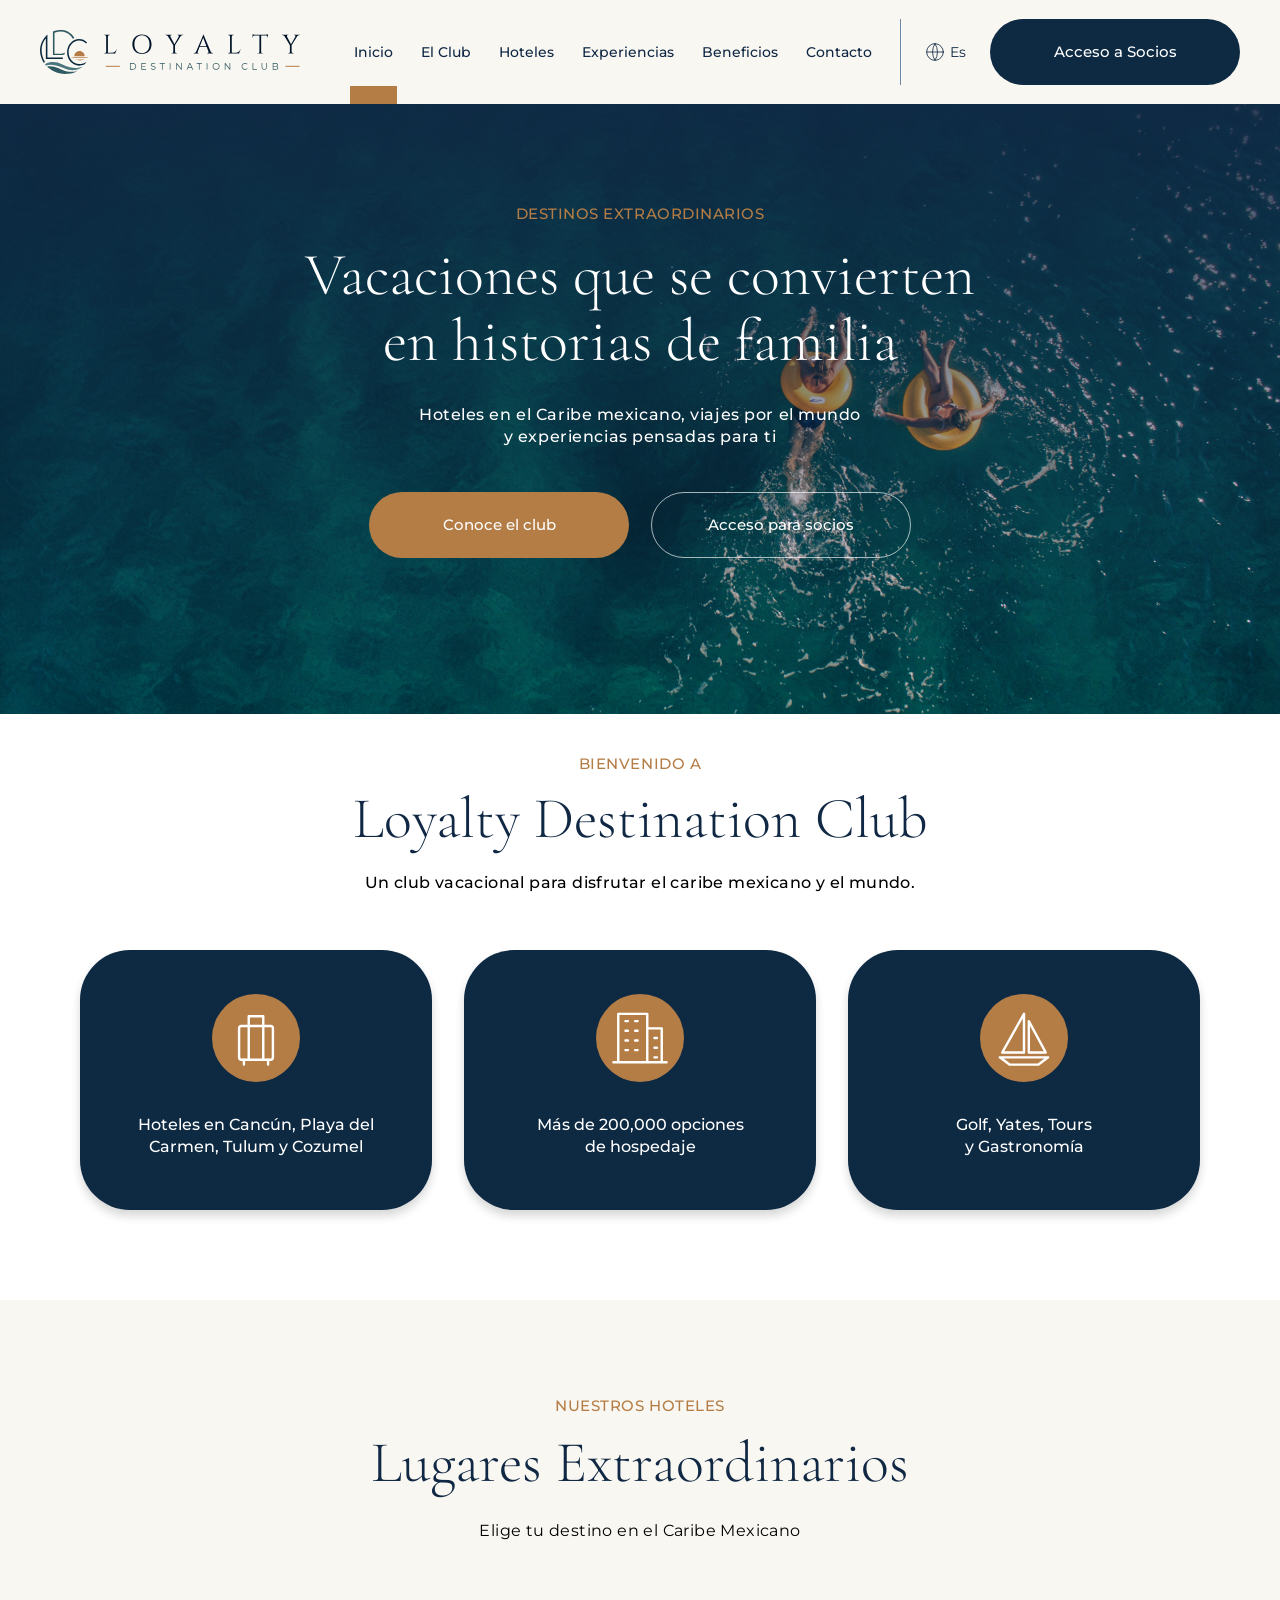
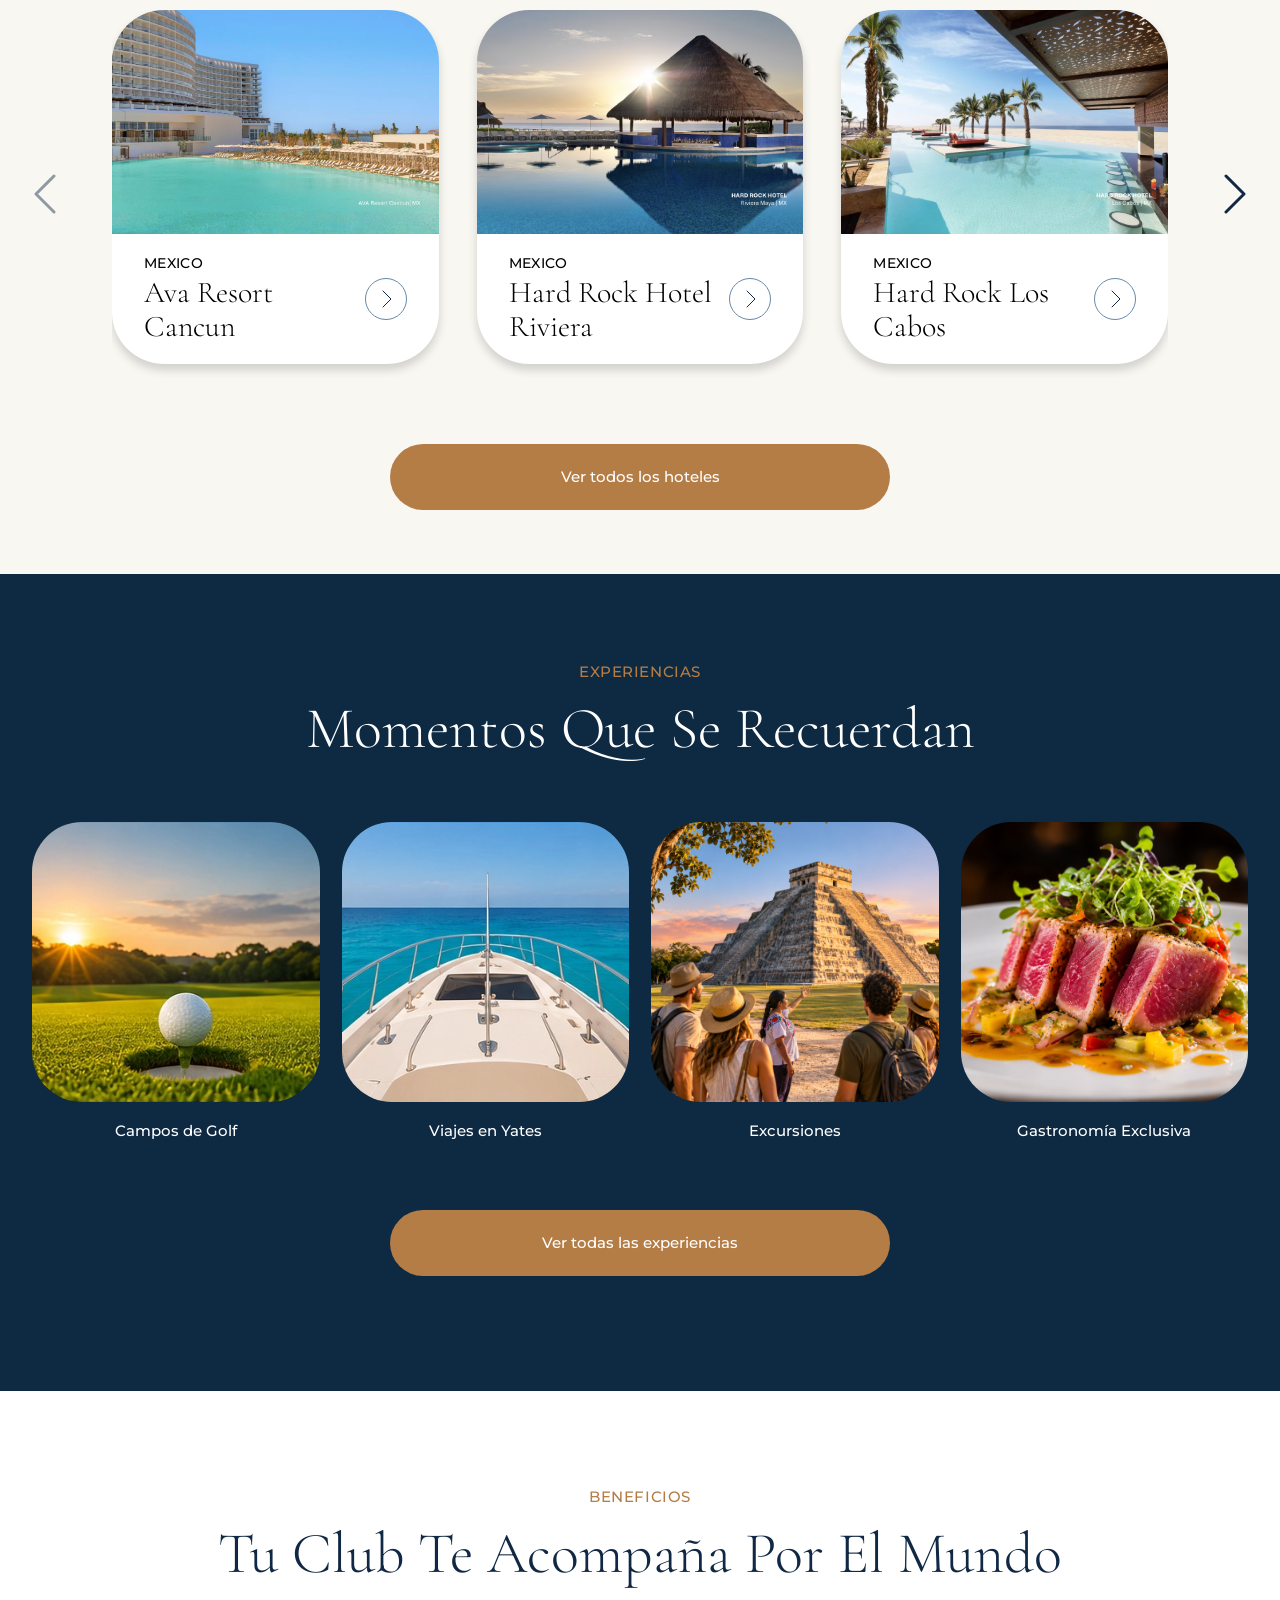
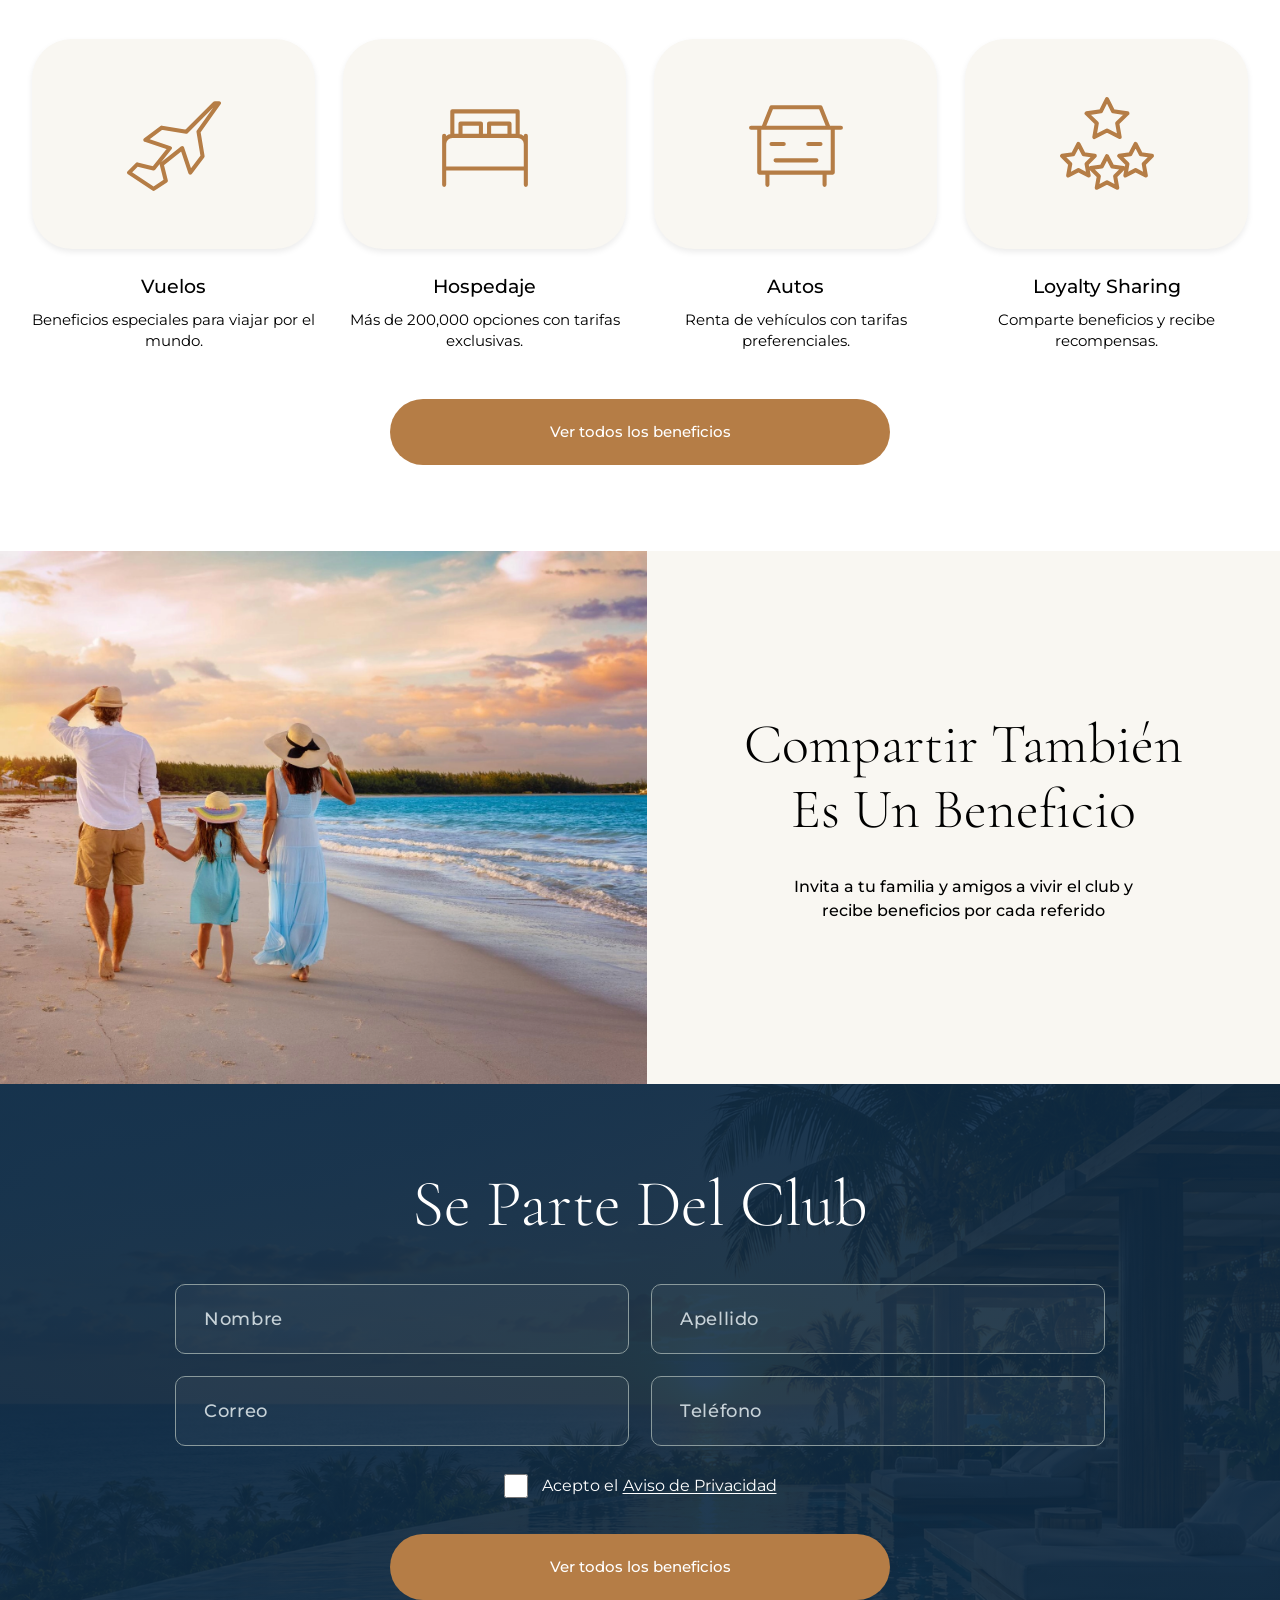
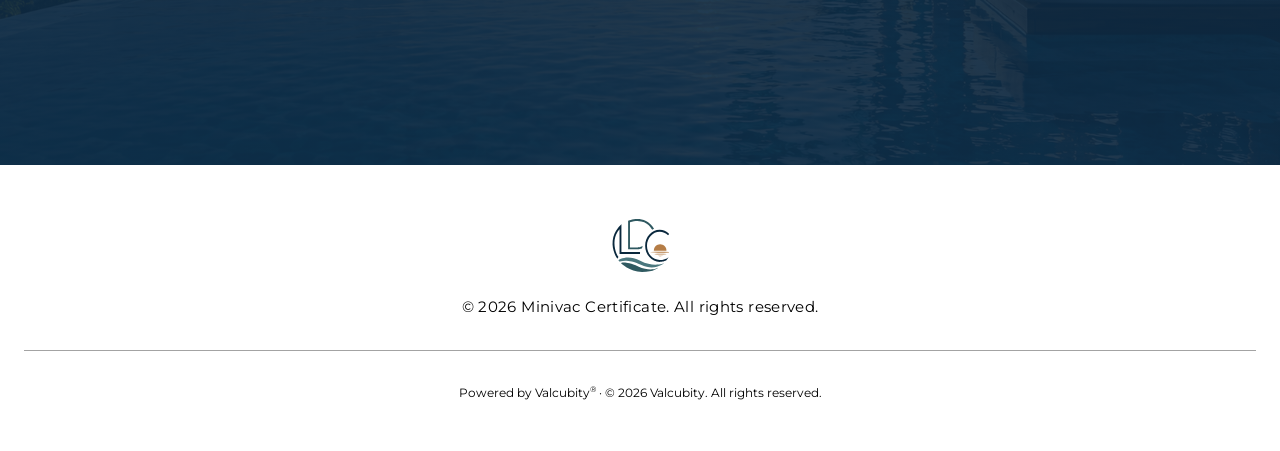
==== index.html @ fbad0042 "feature: mejora de íconos" ====
<!DOCTYPE html>
<html lang="es">
  <head>
    <meta charset="UTF-8" />
    <meta name="viewport" content="width=device-width, initial-scale=1" />
    <meta
      name="description"
      content="Loyalty Destination Club. Hoteles, viajes y experiencias en el Caribe mexicano."
    />
    <title>Inicio | Loyalty Destination Club</title>
    <link rel="icon" href="assets/mark.svg" type="image/svg+xml" />
    <link rel="stylesheet" href="fonts/fonts.css" />
    <link rel="stylesheet" href="css/general.css" />
    <link rel="stylesheet" href="css/inicio.css" />
    <script src="js/principal.js" defer></script>
    <script src="js/carruseles.js" defer></script>
  </head>
  <body class="">
    <a class="skip-link" href="#contenido">Saltar al contenido</a>

    <!-- COMPONENTE: Cabecera y navegación principal -->
    <header class="site-header">
      <div class="site-header__inner">
        <a class="site-brand" href="index.html" aria-label="Loyalty Destination Club: inicio">
          <img src="assets/logo.svg" alt="Loyalty Destination Club" width="326" height="55" />
        </a>
        <button
          class="menu-toggle"
          type="button"
          aria-label="Abrir menú"
          aria-expanded="false"
          aria-controls="main-navigation"
          data-menu-toggle
        >
          <svg
            class="icon"
            viewBox="0 0 24 24"
            fill="none"
            stroke="currentColor"
            stroke-width="1"
            stroke-linecap="round"
            stroke-linejoin="round"
            aria-hidden="true"
          >
            <path d="M3 5h18M3 12h18M3 19h18" />
          </svg>
        </button>
        <nav class="main-navigation" id="main-navigation" aria-label="Navegación principal">
          <ul>
            <li><a href="index.html" aria-current="page">Inicio</a></li>
            <li><a href="el-club.html">El Club</a></li>
            <li><a href="hoteles.html">Hoteles</a></li>
            <li><a href="experiencias.html">Experiencias</a></li>
            <li><a href="beneficios.html">Beneficios</a></li>
            <li><a href="contacto.html">Contacto</a></li>
          </ul>
        </nav>
        <div class="site-header__actions">
          <button
            class="language-control"
            type="button"
            aria-label="Idioma: español"
            data-action="cambiar-idioma"
          >
            <svg
              class="icon"
              viewBox="0 0 24 24"
              fill="none"
              stroke="currentColor"
              stroke-width="1"
              stroke-linecap="round"
              stroke-linejoin="round"
              aria-hidden="true"
            >
              <circle cx="12" cy="12" r="10" />
              <path d="M2 12h20M12 2a18 18 0 0 1 0 20 18 18 0 0 1 0-20" /></svg
            ><span>Es</span>
          </button>
          <a class="button button--nav" href="#">Acceso a Socios</a>
        </div>
      </div>
    </header>

    <main id="contenido">
      <!-- COMPONENTE: Banner principal -->
      <section class="hero hero--home" aria-labelledby="hero-title">
        <img class="hero__image" src="assets/hero-inicio.webp" alt="" fetchpriority="high" />
        <div class="hero__overlay"></div>
        <div class="hero__content">
          <p class="eyebrow">DESTINOS EXTRAORDINARIOS</p>
          <h1 id="hero-title">Vacaciones que se convierten<br />en historias de familia</h1>
          <p class="hero__description">
            Hoteles en el Caribe mexicano, viajes por el mundo<br class="desktop-break" />y
            experiencias pensadas para ti
          </p>
          <div class="hero__actions">
            <a class="button button--gold" href="el-club.html">Conoce el club</a
            ><a class="button button--outline" href="login.html">Acceso para socios</a>
          </div>
        </div>
      </section>

      <!-- COMPONENTE: Bienvenida y ventajas del club -->
      <section class="welcome-section" aria-labelledby="welcome-title">
        <header class="section-heading">
          <p class="eyebrow">BIENVENIDO A</p>
          <h2 id="welcome-title">Loyalty Destination Club</h2>
          <p class="section-heading__description">
            Un club vacacional para disfrutar el caribe mexicano y el mundo.
          </p>
        </header>

        <div class="welcome-grid">
          <article class="welcome-card">
            <span class="welcome-card__icon"
              ><svg
                class="icon"
                viewBox="0 0 24 24"
                fill="none"
                stroke="currentColor"
                stroke-width="1"
                stroke-linecap="round"
                stroke-linejoin="round"
                aria-hidden="true"
              >
                <rect x="5" y="7" width="14" height="14" rx="1" />
                <path d="M9 7V3h6v4M9 7v14m6-14v14M7 21v2m10-2v2" /></svg
            ></span>
            <h3>Hoteles en Cancún, Playa del Carmen, Tulum y Cozumel</h3>
          </article>
          <article class="welcome-card">
            <span class="welcome-card__icon"
              ><svg
                class="icon"
                viewBox="0 0 24 24"
                fill="none"
                stroke="currentColor"
                stroke-width="1"
                stroke-linecap="round"
                stroke-linejoin="round"
                aria-hidden="true"
              >
                <path
                  d="M3 22V2h12v20M15 8h6v14M1 22h22M6 5h1m3 0h1M6 9h1m3 0h1M6 13h1m3 0h1M6 17h1m3 0h1M18 12h1m-1 4h1m-1 4h1"
                /></svg
            ></span>
            <h3>Más de 200,000 opciones<br />de hospedaje</h3>
          </article>
          <article class="welcome-card">
            <span class="welcome-card__icon"
              ><svg
                class="icon"
                viewBox="0 0 24 24"
                fill="none"
                stroke="currentColor"
                stroke-width="1"
                stroke-linecap="round"
                stroke-linejoin="round"
                aria-hidden="true"
              >
                <path d="M12 2v16H3L12 2Zm2 3 7 13h-7V5ZM2 20h20l-4 3H6l-4-3Z" /></svg
            ></span>
            <h3>Golf, Yates, Tours<br />y Gastronomía</h3>
          </article>
        </div>
      </section>

      <!-- COMPONENTE: Hoteles destacados -->
      <section class="home-hotels section--sand" aria-labelledby="home-hotels-title">
        <header class="section-heading">
          <p class="eyebrow">NUESTROS HOTELES</p>
          <h2 id="home-hotels-title">Lugares Extraordinarios</h2>
          <p class="section-heading__description">Elige tu destino en el Caribe Mexicano</p>
        </header>

        <!-- COMPONENTE: Carrusel en JavaScript vanilla -->
        <div
          class="carousel carousel--hotels"
          data-carousel
          aria-label="Hoteles destacados"
          role="region"
          aria-roledescription="carrusel"
        >
          <button
            class="carousel__control carousel__control--previous"
            type="button"
            aria-label="Anterior"
            aria-controls="hoteles-destacados"
            data-carousel-previous
          >
            <svg
              class="icon"
              viewBox="0 0 24 24"
              fill="none"
              stroke="currentColor"
              stroke-width="1"
              stroke-linecap="round"
              stroke-linejoin="round"
              aria-hidden="true"
            >
              <path d="m15 3-9 9 9 9" />
            </svg>
          </button>
          <ul class="carousel__track" id="hoteles-destacados" data-carousel-track tabindex="0">
            <li class="carousel__slide" data-carousel-slide aria-label="1 de 11">
              <!-- COMPONENTE: Tarjeta de hotel -->
              <article class="hotel-card">
                <img
                  src="assets/ava-resort.webp"
                  alt="Ava Resort Cancun"
                  width="478"
                  height="278"
                  loading="eager"
                />
                <div class="hotel-card__body">
                  <div>
                    <p class="hotel-card__location">MEXICO</p>
                    <h3>Ava Resort Cancun</h3>
                  </div>
                  <button
                    class="hotel-card__link"
                    type="button"
                    aria-label="Ver Ava Resort Cancun"
                    data-action="ver-hotel"
                    data-hotel="ava-resort"
                  >
                    <svg
                      class="icon"
                      viewBox="0 0 24 24"
                      fill="none"
                      stroke="currentColor"
                      stroke-width="1"
                      stroke-linecap="round"
                      stroke-linejoin="round"
                      aria-hidden="true"
                    >
                      <path d="m9 4 8 8-8 8" />
                    </svg>
                  </button>
                </div>
              </article>
            </li>
            <li class="carousel__slide" data-carousel-slide aria-label="2 de 11">
              <!-- COMPONENTE: Tarjeta de hotel -->
              <article class="hotel-card">
                <img
                  src="assets/hard-rock-riviera.webp"
                  alt="Hard Rock Hotel Riviera"
                  width="478"
                  height="278"
                  loading="eager"
                />
                <div class="hotel-card__body">
                  <div>
                    <p class="hotel-card__location">MEXICO</p>
                    <h3>Hard Rock Hotel Riviera</h3>
                  </div>
                  <button
                    class="hotel-card__link"
                    type="button"
                    aria-label="Ver Hard Rock Hotel Riviera"
                    data-action="ver-hotel"
                    data-hotel="hard-rock-riviera"
                  >
                    <svg
                      class="icon"
                      viewBox="0 0 24 24"
                      fill="none"
                      stroke="currentColor"
                      stroke-width="1"
                      stroke-linecap="round"
                      stroke-linejoin="round"
                      aria-hidden="true"
                    >
                      <path d="m9 4 8 8-8 8" />
                    </svg>
                  </button>
                </div>
              </article>
            </li>
            <li class="carousel__slide" data-carousel-slide aria-label="3 de 11">
              <!-- COMPONENTE: Tarjeta de hotel -->
              <article class="hotel-card">
                <img
                  src="assets/hard-rock-cabos.webp"
                  alt="Hard Rock Los Cabos"
                  width="478"
                  height="278"
                  loading="eager"
                />
                <div class="hotel-card__body">
                  <div>
                    <p class="hotel-card__location">MEXICO</p>
                    <h3>Hard Rock Los Cabos</h3>
                  </div>
                  <button
                    class="hotel-card__link"
                    type="button"
                    aria-label="Ver Hard Rock Los Cabos"
                    data-action="ver-hotel"
                    data-hotel="hard-rock-cabos"
                  >
                    <svg
                      class="icon"
                      viewBox="0 0 24 24"
                      fill="none"
                      stroke="currentColor"
                      stroke-width="1"
                      stroke-linecap="round"
                      stroke-linejoin="round"
                      aria-hidden="true"
                    >
                      <path d="m9 4 8 8-8 8" />
                    </svg>
                  </button>
                </div>
              </article>
            </li>
            <li class="carousel__slide" data-carousel-slide aria-label="4 de 11">
              <!-- COMPONENTE: Tarjeta de hotel -->
              <article class="hotel-card">
                <img
                  src="assets/playa-azul.webp"
                  alt="Playa Azul"
                  width="478"
                  height="278"
                  loading="eager"
                />
                <div class="hotel-card__body">
                  <div>
                    <p class="hotel-card__location">COZUMEL</p>
                    <h3>Playa Azul</h3>
                  </div>
                  <button
                    class="hotel-card__link"
                    type="button"
                    aria-label="Ver Playa Azul"
                    data-action="ver-hotel"
                    data-hotel="playa-azul"
                  >
                    <svg
                      class="icon"
                      viewBox="0 0 24 24"
                      fill="none"
                      stroke="currentColor"
                      stroke-width="1"
                      stroke-linecap="round"
                      stroke-linejoin="round"
                      aria-hidden="true"
                    >
                      <path d="m9 4 8 8-8 8" />
                    </svg>
                  </button>
                </div>
              </article>
            </li>
            <li class="carousel__slide" data-carousel-slide aria-label="5 de 11">
              <!-- COMPONENTE: Tarjeta de hotel -->
              <article class="hotel-card">
                <img
                  src="assets/antera.webp"
                  alt="Antera Hotel"
                  width="478"
                  height="278"
                  loading="eager"
                />
                <div class="hotel-card__body">
                  <div>
                    <p class="hotel-card__location">PLAYA DEL CARMEN</p>
                    <h3>Antera Hotel</h3>
                  </div>
                  <button
                    class="hotel-card__link"
                    type="button"
                    aria-label="Ver Antera Hotel"
                    data-action="ver-hotel"
                    data-hotel="antera"
                  >
                    <svg
                      class="icon"
                      viewBox="0 0 24 24"
                      fill="none"
                      stroke="currentColor"
                      stroke-width="1"
                      stroke-linecap="round"
                      stroke-linejoin="round"
                      aria-hidden="true"
                    >
                      <path d="m9 4 8 8-8 8" />
                    </svg>
                  </button>
                </div>
              </article>
            </li>
            <li class="carousel__slide" data-carousel-slide aria-label="6 de 11">
              <!-- COMPONENTE: Tarjeta de hotel -->
              <article class="hotel-card">
                <img
                  src="assets/hotel-52.webp"
                  alt="Hotel 52"
                  width="478"
                  height="278"
                  loading="eager"
                />
                <div class="hotel-card__body">
                  <div>
                    <p class="hotel-card__location">PLAYA DEL CARMEN</p>
                    <h3>Hotel 52</h3>
                  </div>
                  <button
                    class="hotel-card__link"
                    type="button"
                    aria-label="Ver Hotel 52"
                    data-action="ver-hotel"
                    data-hotel="hotel-52"
                  >
                    <svg
                      class="icon"
                      viewBox="0 0 24 24"
                      fill="none"
                      stroke="currentColor"
                      stroke-width="1"
                      stroke-linecap="round"
                      stroke-linejoin="round"
                      aria-hidden="true"
                    >
                      <path d="m9 4 8 8-8 8" />
                    </svg>
                  </button>
                </div>
              </article>
            </li>
            <li class="carousel__slide" data-carousel-slide aria-label="7 de 11">
              <!-- COMPONENTE: Tarjeta de hotel -->
              <article class="hotel-card">
                <img
                  src="assets/naala-tulum.webp"
                  alt="Naala Tulum"
                  width="478"
                  height="278"
                  loading="eager"
                />
                <div class="hotel-card__body">
                  <div>
                    <p class="hotel-card__location">TULUM</p>
                    <h3>Naala Tulum</h3>
                  </div>
                  <button
                    class="hotel-card__link"
                    type="button"
                    aria-label="Ver Naala Tulum"
                    data-action="ver-hotel"
                    data-hotel="naala-tulum"
                  >
                    <svg
                      class="icon"
                      viewBox="0 0 24 24"
                      fill="none"
                      stroke="currentColor"
                      stroke-width="1"
                      stroke-linecap="round"
                      stroke-linejoin="round"
                      aria-hidden="true"
                    >
                      <path d="m9 4 8 8-8 8" />
                    </svg>
                  </button>
                </div>
              </article>
            </li>
            <li class="carousel__slide" data-carousel-slide aria-label="8 de 11">
              <!-- COMPONENTE: Tarjeta de hotel -->
              <article class="hotel-card">
                <img
                  src="assets/bsea-cancun.webp"
                  alt="BSEA Cancún"
                  width="478"
                  height="278"
                  loading="eager"
                />
                <div class="hotel-card__body">
                  <div>
                    <p class="hotel-card__location">CANCÚN</p>
                    <h3>BSEA Cancún</h3>
                  </div>
                  <button
                    class="hotel-card__link"
                    type="button"
                    aria-label="Ver BSEA Cancún"
                    data-action="ver-hotel"
                    data-hotel="bsea-cancun"
                  >
                    <svg
                      class="icon"
                      viewBox="0 0 24 24"
                      fill="none"
                      stroke="currentColor"
                      stroke-width="1"
                      stroke-linecap="round"
                      stroke-linejoin="round"
                      aria-hidden="true"
                    >
                      <path d="m9 4 8 8-8 8" />
                    </svg>
                  </button>
                </div>
              </article>
            </li>
            <li class="carousel__slide" data-carousel-slide aria-label="9 de 11">
              <!-- COMPONENTE: Tarjeta de hotel -->
              <article class="hotel-card">
                <img
                  src="assets/cyan-resort.webp"
                  alt="Cyan Resort"
                  width="478"
                  height="278"
                  loading="eager"
                />
                <div class="hotel-card__body">
                  <div>
                    <p class="hotel-card__location">CANCÚN</p>
                    <h3>Cyan Resort</h3>
                  </div>
                  <button
                    class="hotel-card__link"
                    type="button"
                    aria-label="Ver Cyan Resort"
                    data-action="ver-hotel"
                    data-hotel="cyan-resort"
                  >
                    <svg
                      class="icon"
                      viewBox="0 0 24 24"
                      fill="none"
                      stroke="currentColor"
                      stroke-width="1"
                      stroke-linecap="round"
                      stroke-linejoin="round"
                      aria-hidden="true"
                    >
                      <path d="m9 4 8 8-8 8" />
                    </svg>
                  </button>
                </div>
              </article>
            </li>
            <li class="carousel__slide" data-carousel-slide aria-label="10 de 11">
              <!-- COMPONENTE: Tarjeta de hotel -->
              <article class="hotel-card">
                <img
                  src="assets/san-pedro.webp"
                  alt="San Pedro Hotel"
                  width="478"
                  height="278"
                  loading="eager"
                />
                <div class="hotel-card__body">
                  <div>
                    <p class="hotel-card__location">PLAYA DEL CARMEN</p>
                    <h3>San Pedro Hotel</h3>
                  </div>
                  <button
                    class="hotel-card__link"
                    type="button"
                    aria-label="Ver San Pedro Hotel"
                    data-action="ver-hotel"
                    data-hotel="san-pedro"
                  >
                    <svg
                      class="icon"
                      viewBox="0 0 24 24"
                      fill="none"
                      stroke="currentColor"
                      stroke-width="1"
                      stroke-linecap="round"
                      stroke-linejoin="round"
                      aria-hidden="true"
                    >
                      <path d="m9 4 8 8-8 8" />
                    </svg>
                  </button>
                </div>
              </article>
            </li>
            <li class="carousel__slide" data-carousel-slide aria-label="11 de 11">
              <!-- COMPONENTE: Tarjeta de hotel -->
              <article class="hotel-card">
                <img
                  src="assets/bio-distinctive.webp"
                  alt="Bio Distinctive"
                  width="478"
                  height="278"
                  loading="eager"
                />
                <div class="hotel-card__body">
                  <div>
                    <p class="hotel-card__location">PLAYA DEL CARMEN</p>
                    <h3>Bio Distinctive</h3>
                  </div>
                  <button
                    class="hotel-card__link"
                    type="button"
                    aria-label="Ver Bio Distinctive"
                    data-action="ver-hotel"
                    data-hotel="bio-distinctive"
                  >
                    <svg
                      class="icon"
                      viewBox="0 0 24 24"
                      fill="none"
                      stroke="currentColor"
                      stroke-width="1"
                      stroke-linecap="round"
                      stroke-linejoin="round"
                      aria-hidden="true"
                    >
                      <path d="m9 4 8 8-8 8" />
                    </svg>
                  </button>
                </div>
              </article>
            </li>
          </ul>
          <button
            class="carousel__control carousel__control--next"
            type="button"
            aria-label="Siguiente"
            aria-controls="hoteles-destacados"
            data-carousel-next
          >
            <svg
              class="icon"
              viewBox="0 0 24 24"
              fill="none"
              stroke="currentColor"
              stroke-width="1"
              stroke-linecap="round"
              stroke-linejoin="round"
              aria-hidden="true"
            >
              <path d="m9 3 9 9-9 9" />
            </svg>
          </button>
          <p class="sr-only" aria-live="polite" data-carousel-status></p>
        </div>

        <div class="section-actions">
          <a class="button button--gold button--wide" href="hoteles.html">Ver todos los hoteles</a>
        </div>
      </section>

      <!-- COMPONENTE: Resumen de experiencias -->
      <section class="home-experiences section--navy" aria-labelledby="home-experiences-title">
        <header class="section-heading">
          <p class="eyebrow">EXPERIENCIAS</p>
          <h2 id="home-experiences-title">Momentos Que Se Recuerdan</h2>
        </header>

        <ul class="experience-preview-grid">
          <li>
            <a href="experiencias.html"
              ><img
                src="assets/golf-inicio.webp"
                alt="Campos de Golf"
                width="361"
                height="317"
                loading="eager"
              />
              <h3>Campos de Golf</h3></a
            >
          </li>
          <li>
            <a href="experiencias.html"
              ><img
                src="assets/yate-inicio.webp"
                alt="Viajes en Yates"
                width="361"
                height="317"
                loading="eager"
              />
              <h3>Viajes en Yates</h3></a
            >
          </li>
          <li>
            <a href="experiencias.html"
              ><img
                src="assets/excursion-inicio.webp"
                alt="Excursiones"
                width="361"
                height="317"
                loading="eager"
              />
              <h3>Excursiones</h3></a
            >
          </li>
          <li>
            <a href="experiencias.html"
              ><img
                src="assets/gastronomia-inicio.webp"
                alt="Gastronomía Exclusiva"
                width="361"
                height="317"
                loading="eager"
              />
              <h3>Gastronomía Exclusiva</h3></a
            >
          </li>
        </ul>
        <div class="section-actions">
          <a class="button button--gold button--wide" href="experiencias.html"
            >Ver todas las experiencias</a
          >
        </div>
      </section>

      <!-- COMPONENTE: Beneficios -->
      <section class="home-benefits" id="beneficios" aria-labelledby="benefits-title">
        <header class="section-heading">
          <p class="eyebrow">BENEFICIOS</p>
          <h2 id="benefits-title">Tu Club Te Acompaña Por El Mundo</h2>
        </header>

        <div class="benefits-grid">
          <article class="benefit-card">
            <div class="benefit-card__icon">
              <svg
                class="icon"
                viewBox="0 0 24 24"
                fill="none"
                stroke="currentColor"
                stroke-width="1"
                stroke-linecap="round"
                stroke-linejoin="round"
                aria-hidden="true"
              >
                <path d="m22 2-7 7-6-1-4 3 6 2-4 5-4-1-2 2 6 4 3-2-1-4 5-4 2 6 3-4-1-6 5-7Z" />
              </svg>
            </div>
            <h3>Vuelos</h3>
            <p>Beneficios especiales para viajar por el mundo.</p>
          </article>
          <article class="benefit-card">
            <div class="benefit-card__icon">
              <svg
                class="icon"
                viewBox="0 0 24 24"
                fill="none"
                stroke="currentColor"
                stroke-width="1"
                stroke-linecap="round"
                stroke-linejoin="round"
                aria-hidden="true"
              >
                <path
                  d="M2 10v12m20-12v12M2 18h20M4 10V4h16v6M4 10h16a2 2 0 0 1 2 2v6H2v-6a2 2 0 0 1 2-2ZM6 10V7h5v3m2 0V7h5v3"
                />
              </svg>
            </div>
            <h3>Hospedaje</h3>
            <p>Más de 200,000 opciones con tarifas exclusivas.</p>
          </article>
          <article class="benefit-card">
            <div class="benefit-card__icon">
              <svg
                class="icon"
                viewBox="0 0 24 24"
                fill="none"
                stroke="currentColor"
                stroke-width="1"
                stroke-linecap="round"
                stroke-linejoin="round"
                aria-hidden="true"
              >
                <path
                  d="m4 8 2-5h12l2 5M3 8h18v11H3V8Zm2 11v3m14-3v3M6 12h3m6 0h3M1 8h2m18 0h2M7 16h10"
                />
              </svg>
            </div>
            <h3>Autos</h3>
            <p>Renta de vehículos con tarifas preferenciales.</p>
          </article>
          <article class="benefit-card">
            <div class="benefit-card__icon">
              <svg
                class="icon"
                viewBox="0 0 24 24"
                fill="none"
                stroke="currentColor"
                stroke-width="1"
                stroke-linecap="round"
                stroke-linejoin="round"
                aria-hidden="true"
              >
                <path
                  d="m12 1 1.5 3 3.5.5-2.5 2.4.6 3.4L12 8.7l-3.1 1.6.6-3.4L7 4.5l3.5-.5L12 1ZM5 12l1.3 2.5 2.7.4-2 2 .5 2.8L5 18.4l-2.5 1.3.5-2.8-2-2 2.7-.4L5 12Zm14 0 1.3 2.5 2.7.4-2 2 .5 2.8-2.5-1.3-2.5 1.3.5-2.8-2-2 2.7-.4L19 12ZM12 15l1.3 2.5 2.7.4-2 2 .5 2.8-2.5-1.3-2.5 1.3.5-2.8-2-2 2.7-.4L12 15Z"
                />
              </svg>
            </div>
            <h3>Loyalty Sharing</h3>
            <p>Comparte beneficios y recibe recompensas.</p>
          </article>
        </div>
        <div class="section-actions">
          <a href="beneficios.html"
            class="button button--gold button--wide"
            type="button"
          >
            Ver todos los beneficios
        </a>
        </div>
      </section>

      <!-- COMPONENTE: Loyalty Sharing -->
      <section class="sharing-section" aria-labelledby="sharing-title">
        <img
          src="assets/familia-playa.webp"
          alt="Familia disfrutando un paseo junto al mar"
          width="971"
          height="533"
          loading="eager"
        />
        <div class="sharing-section__copy">
          <h2 id="sharing-title">Compartir También<br />Es Un Beneficio</h2>
          <p>
            Invita a tu familia y amigos a vivir el club y<br class="desktop-break" />recibe
            beneficios por cada referido
          </p>
        </div>
      </section>

      <!-- COMPONENTE: Formulario de contacto. Pendiente de conectar a tu servicio. -->
      <section class="join-section" id="contacto" aria-labelledby="join-title">
        <h2 id="join-title">Se Parte Del Club</h2>
        <form class="join-form" data-static-form>
          <div class="join-form__fields">
            <label class="sr-only" for="contact-name">Nombre</label
            ><input
              id="contact-name"
              name="nombre"
              placeholder="Nombre"
              autocomplete="given-name"
            />
            <label class="sr-only" for="contact-lastname">Apellido</label
            ><input
              id="contact-lastname"
              name="apellido"
              placeholder="Apellido"
              autocomplete="family-name"
            />
            <label class="sr-only" for="contact-email">Correo</label
            ><input
              id="contact-email"
              name="correo"
              type="email"
              placeholder="Correo"
              autocomplete="email"
            />
            <label class="sr-only" for="contact-phone">Teléfono</label
            ><input
              id="contact-phone"
              name="telefono"
              type="tel"
              placeholder="Teléfono"
              autocomplete="tel"
            />
          </div>
          <div class="join-form__privacy">
            <label for="privacy-consent"
              ><input id="privacy-consent" name="privacidad" type="checkbox" />Acepto el</label
            ><button class="inline-link" type="button" data-action="aviso-privacidad">
              Aviso de Privacidad
            </button>
          </div>
          <a href="beneficios.html"
            class="button button--gold button--wide"
            type="button"
          >
            Ver todos los beneficios
        </a>
        </form>
      </section>
    </main>

    <!-- COMPONENTE: Pie de página -->
    <footer class="site-footer">
      <img
        class="site-footer__mark"
        src="assets/mark.svg"
        alt="Loyalty Destination Club"
        width="58"
        height="55"
      />
      <p class="site-footer__copyright">© 2026 Minivac Certificate. All rights reserved.</p>
      <div class="site-footer__provider">
        <p>Powered by Valcubity<sup>®</sup> · © 2026 Valcubity. All rights reserved.</p>
      </div>
    </footer>
  </body>
</html>
---- fonts/fonts.css ----
@font-face {
  font-family: "Cormorant Garamond";
  font-style: normal;
  font-weight: 300;
  font-display: swap;
  src: url(./font-1.ttf) format("truetype");
}
@font-face {
  font-family: "Cormorant Garamond";
  font-style: normal;
  font-weight: 400;
  font-display: swap;
  src: url(./font-2.ttf) format("truetype");
}
@font-face {
  font-family: "Montserrat";
  font-style: normal;
  font-weight: 400;
  font-display: swap;
  src: url(./font-3.ttf) format("truetype");
}
@font-face {
  font-family: "Montserrat";
  font-style: normal;
  font-weight: 500;
  font-display: swap;
  src: url(./font-4.ttf) format("truetype");
}
@font-face {
  font-family: "Montserrat";
  font-style: normal;
  font-weight: 600;
  font-display: swap;
  src: url(./font-5.ttf) format("truetype");
}
---- css/general.css ----
/* Colores, tipografías y componentes compartidos del diseño de Adobe XD. */
:root {
  --color-navy: #0e2a43;
  --color-heading: #102844;
  --color-gold: #b57d46;
  --color-gold-dark: #a9732e;
  --color-sand: #f9f7f2;
  --color-white: #ffffff;
  --color-ink: #000000;
  --color-muted: #808080;
  --color-border: #a3a3a3;
  --font-body: "Montserrat", Arial, sans-serif;
  --font-heading: "Cormorant Garamond", Georgia, serif;
  --shadow-card: 0 6px 10px #00000029;
}

/* Estilos base. */
*,
*::before,
*::after {
  box-sizing: border-box;
}

html {
  scroll-behavior: smooth;
  scroll-padding-top: 24px;
}

body {
  margin: 0;
  color: var(--color-ink);
  background: var(--color-white);
  font-family: var(--font-body);
  font-size: 18px;
  line-height: 1.35;
  -webkit-font-smoothing: antialiased;
}

h1,
h2,
h3,
p,
ul,
dl,
dd,
figure {
  margin: 0;
}

h1,
h2,
h3 {
  font-family: var(--font-heading);
  font-weight: 300;
}

a {
  color: inherit;
  text-decoration: none;
}

button,
input,
select,
textarea {
  font: inherit;
}

button {
  cursor: pointer;
}

button:disabled {
  cursor: default;
}

img {
  display: block;
  max-width: 100%;
}

[hidden] {
  display: none !important;
}

:focus-visible {
  outline: 3px solid var(--color-gold);
  outline-offset: 5px;
}

.icon {
  display: block;
  width: 24px;
  height: 24px;
  flex-shrink: 0;
}

.sr-only {
  position: absolute;
  width: 1px;
  height: 1px;
  margin: -1px;
  padding: 0;
  overflow: hidden;
  clip-path: inset(50%);
  white-space: nowrap;
  border: 0;
}

.skip-link {
  position: fixed;
  top: -100px;
  left: 20px;
  z-index: 100;
  padding: 12px;
  background: var(--color-white);
  color: var(--color-heading);
}

.skip-link:focus {
  top: 12px;
}

.wide-container {
  width: 100%;
  max-width: 1694px;
  margin-inline: auto;
}

.section--sand {
  background: var(--color-sand);
}

.section--navy {
  background: var(--color-navy);
  color: var(--color-white);
}

.eyebrow {
  color: var(--color-gold);
  font-family: var(--font-body);
  font-size: 18px;
  font-weight: 500;
  line-height: 22px;
  letter-spacing: 0.035em;
}

/* Botones y enlaces de acción. */
.button {
  display: inline-flex;
  align-items: center;
  justify-content: center;
  gap: 8px;
  min-height: 80px;
  max-width: 100%;
  padding: 18px 54px;
  border: 1px solid transparent;
  border-radius: 999px;
  background: var(--color-navy);
  color: var(--color-white);
  font-size: 18px;
  font-weight: 500;
  line-height: 24px;
  text-align: center;
  transition: background-color 180ms ease;
}

.button:hover {
  background: #1a405f;
}

.button--gold {
  background: var(--color-gold);
}

.button--gold:hover {
  background: var(--color-gold-dark);
}

.button--outline {
  border-color: #ffffffa6;
  background: transparent;
}

.button--outline:hover {
  background: #ffffff1a;
}

.button--wide {
  width: 590px;
}

.inline-link {
  display: inline;
  padding: 0;
  border: 0;
  background: transparent;
  color: inherit;
  text-decoration: underline;
  text-underline-offset: 2px;
}

/* Cabecera y navegación principal. */
.site-header {
  position: relative;
  z-index: 30;
  height: 128px;
  background: var(--color-sand);
}

.site-header__inner {
  display: flex;
  align-items: center;
  justify-content: space-between;
  gap: 40px;
  width: calc(100% - 128px);
  max-width: 1668px;
  height: 100%;
  margin-inline: auto;
}

.site-brand {
  flex-shrink: 0;
}

.site-brand img {
  width: 326px;
  height: auto;
}

.main-navigation {
  align-self: stretch;
  margin-left: auto;
}

.main-navigation ul {
  display: flex;
  align-items: stretch;
  gap: 42px;
  height: 100%;
  padding: 0;
  list-style: none;
}

.main-navigation li {
  display: flex;
}

.main-navigation a {
  position: relative;
  display: flex;
  align-items: center;
  color: var(--color-heading);
  font-size: 18px;
  font-weight: 500;
  white-space: nowrap;
}

.main-navigation a[aria-current="page"]::after {
  position: absolute;
  bottom: 0;
  left: -4px;
  right: -4px;
  height: 24px;
  background: var(--color-gold);
  content: "";
}

.site-header__actions {
  display: flex;
  align-items: center;
  gap: 40px;
  padding-left: 32px;
  border-left: 1px solid #6989a5;
}

.language-control {
  display: flex;
  align-items: center;
  gap: 5px;
  padding: 0;
  border: 0;
  background: transparent;
  color: var(--color-heading);
  font-size: 14px;
}

.language-control .icon {
  width: 20px;
  height: 20px;
}

.button--nav {
  width: 308px;
  padding-inline: 24px;
}

.menu-toggle {
  display: none;
  align-items: center;
  justify-content: center;
  padding: 8px;
  border: 0;
  background: transparent;
  color: var(--color-heading);
}

/* Banner principal. */
.hero {
  position: relative;
  display: flex;
  align-items: center;
  justify-content: center;
  min-height: 570px;
  padding: 60px 32px;
  overflow: hidden;
  color: var(--color-white);
  text-align: center;
}

.hero__image,
.hero__overlay {
  position: absolute;
  inset: 0;
  width: 100%;
  height: 100%;
}

.hero__image {
  object-fit: cover;
}

.hero__overlay {
  background: linear-gradient(180deg, #102844 0%, #03080e00 100%);
  opacity: 0.59;
}

.hero__content {
  position: relative;
  width: 100%;
  max-width: 1260px;
}

.hero h1 {
  font-size: 66px;
  line-height: 1.1;
}

.hero .eyebrow + h1 {
  margin-top: 18px;
}

.hero__description {
  margin-top: 40px;
  font-size: 18px;
  font-weight: 500;
  line-height: 24px;
  letter-spacing: 0.035em;
}

.hero__actions {
  display: flex;
  align-items: center;
  justify-content: center;
  flex-wrap: wrap;
  gap: 22px;
  margin-top: 44px;
}

.hero__actions .button {
  min-width: 308px;
}

/* Encabezados y acciones de sección. */
.section-heading {
  text-align: center;
}

.section-heading h2 {
  margin-top: 14px;
  color: var(--color-heading);
  font-size: 66px;
  line-height: 74px;
}

.section-heading__description {
  margin-top: 24px;
  font-size: 18px;
  line-height: 24px;
  letter-spacing: 0.025em;
}

.section--navy .section-heading h2 {
  color: var(--color-white);
}

.section-actions {
  display: flex;
  align-items: center;
  justify-content: center;
  flex-wrap: wrap;
  gap: 24px;
  text-align: center;
}

.section-label {
  color: var(--color-gold);
  font-family: var(--font-body);
  font-size: 30px;
  font-weight: 500;
  line-height: 36px;
}

/* Tarjeta de hotel. */
.hotel-card {
  height: 100%;
  overflow: hidden;
  border-radius: 40px;
  background: var(--color-white);
  color: var(--color-ink);
  box-shadow: var(--shadow-card);
}

.hotel-card > img {
  width: 100%;
  height: 278px;
  object-fit: cover;
}

.hotel-card__body {
  display: flex;
  align-items: center;
  justify-content: space-between;
  gap: 16px;
  min-height: 116px;
  padding: 24px 32px;
}

.hotel-card__body > div {
  min-width: 0;
}

.hotel-card__location {
  margin-bottom: 4px;
  color: var(--color-gold);
  font-size: 14px;
  font-weight: 500;
  line-height: 18px;
  letter-spacing: 0.025em;
}

.hotel-card h3 {
  font-size: 40px;
  line-height: 44px;
}

.hotel-card__link {
  display: flex;
  align-items: center;
  justify-content: center;
  width: 42px;
  height: 42px;
  flex-shrink: 0;
  padding: 8px;
  border: 1px solid #6989a5;
  border-radius: 50%;
  background: transparent;
  color: var(--color-heading);
}

.hotel-card__link:hover {
  background: var(--color-sand);
}

.hotel-grid {
  display: grid;
  grid-template-columns: repeat(4, minmax(0, 1fr));
  gap: 40px 26px;
  width: 100%;
  max-width: 1634px;
  margin-inline: auto;
}

/* Carrusel compartido: la lista sigue siendo desplazable sin JavaScript. */
.carousel {
  --carousel-visible: 3;
  --carousel-gap: 38px;
  position: relative;
  width: calc(100% - 160px);
  max-width: 1510px;
  margin-inline: auto;
}

.carousel__track {
  display: grid;
  grid-auto-flow: column;
  grid-auto-columns: calc(
    (100% - (var(--carousel-visible) - 1) * var(--carousel-gap)) / var(--carousel-visible)
  );
  gap: var(--carousel-gap);
  margin: 0;
  padding: 0 0 14px;
  overflow-x: auto;
  list-style: none;
  scroll-snap-type: x mandatory;
  scroll-behavior: smooth;
  scrollbar-width: none;
}

.carousel__track::-webkit-scrollbar {
  display: none;
}

.carousel__slide {
  min-width: 0;
  scroll-snap-align: start;
}

.carousel__control {
  position: absolute;
  top: 50%;
  z-index: 1;
  display: flex;
  align-items: center;
  justify-content: center;
  width: 52px;
  height: 60px;
  padding: 4px;
  border: 0;
  background: transparent;
  color: var(--color-heading);
  transform: translateY(-50%);
}

.carousel__control .icon {
  width: 48px;
  height: 48px;
  stroke-width: 1.5;
}

.carousel__control--previous {
  left: -90px;
}

.carousel__control--next {
  right: -90px;
}

.carousel__control:disabled {
  opacity: 0.45;
}

.section--navy .carousel__control {
  color: #9fbbd2;
}

/* Información de contacto. */
.contact-section {
  padding: 118px 40px 90px;
  background: var(--color-white);
}

.contact-section__inner {
  display: grid;
  grid-template-columns: minmax(0, 620px) minmax(0, 1fr);
  align-items: center;
  gap: 76px;
  width: 100%;
  max-width: 1610px;
  margin-inline: auto;
}

.contact-section__heading h2 {
  margin-top: 14px;
  font-size: 66px;
  line-height: 78px;
}

.contact-section__heading > p:last-child {
  margin-top: 24px;
  font-size: 18px;
  line-height: 24px;
  letter-spacing: 0.025em;
}

.contact-section__details {
  display: grid;
  grid-template-columns: 1fr 1fr 1.1fr 1.4fr;
  gap: 38px;
}

.contact-item dt {
  font-weight: 500;
}

.contact-item dt > .icon {
  width: 44px;
  height: 44px;
  margin-bottom: 24px;
}

.contact-item dt,
.contact-item dd {
  font-size: 18px;
  line-height: 22px;
  letter-spacing: 0.025em;
}

/* Pie de página. */
.site-footer {
  padding: 54px 24px 48px;
  background: var(--color-white);
  text-align: center;
}

.site-footer__mark {
  width: 58px;
  height: 53px;
  margin-inline: auto;
}

.site-footer__copyright {
  margin-top: 24px;
  font-size: 18px;
  line-height: 22px;
  letter-spacing: 0.025em;
}

.site-footer__provider {
  max-width: 1356px;
  margin: 32px auto 0;
  padding-top: 28px;
  border-top: 1px solid #a3a3a3;
  font-size: 14px;
  line-height: 20px;
}

.site-footer sup {
  font-size: 0.7em;
}

.site-footer--dark {
  padding-top: 28px;
  background: var(--color-navy);
  color: var(--color-white);
}

/* Adaptación a pantallas de escritorio más pequeñas. */
@media (max-width: 1599px) {
  body {
    font-size: 15px;
  }
  .site-header {
    height: 104px;
  }
  .site-header__inner {
    width: calc(100% - 80px);
    gap: 28px;
  }
  .site-brand img {
    width: 260px;
  }
  .main-navigation ul {
    gap: 28px;
  }
  .main-navigation a {
    font-size: 14px;
  }
  .main-navigation a[aria-current="page"]::after {
    height: 18px;
  }
  .site-header__actions {
    gap: 24px;
    padding-left: 24px;
  }
  .button {
    min-height: 66px;
    padding: 16px 38px;
    font-size: 15px;
  }
  .button--nav {
    width: 250px;
    padding-inline: 20px;
  }
  .button--wide {
    width: 500px;
  }
  .hero {
    min-height: 500px;
  }
  .hero h1 {
    font-size: 60px;
  }
  .hero__description {
    font-size: 16px;
    line-height: 22px;
    margin-top: 30px;
  }
  .hero__actions .button {
    min-width: 260px;
  }
  .eyebrow {
    font-size: 15px;
    line-height: 20px;
  }
  .section-heading h2 {
    font-size: 58px;
    line-height: 66px;
  }
  .section-heading__description {
    font-size: 16px;
    line-height: 22px;
  }
  .hotel-card h3 {
    font-size: 32px;
    line-height: 38px;
  }
  .hotel-card__body {
    padding: 20px 26px;
  }
  .hotel-card > img {
    height: 235px;
  }
  .contact-section__inner {
    grid-template-columns: minmax(0, 470px) minmax(0, 1fr);
    gap: 44px;
  }
  .contact-section__heading h2 {
    font-size: 52px;
    line-height: 62px;
  }
  .contact-section__details {
    gap: 24px;
  }
  .contact-item dt,
  .contact-item dd,
  .contact-section__heading > p:last-child {
    font-size: 14px;
    line-height: 20px;
  }
  .site-footer__copyright {
    font-size: 15px;
  }
  .site-footer__provider {
    font-size: 12px;
  }
}

@media (max-width: 1199px) {
  .site-header__inner {
    gap: 20px;
    width: calc(100% - 56px);
  }
  .site-brand img {
    width: 230px;
  }
  .main-navigation ul {
    gap: 20px;
  }
  .main-navigation a {
    font-size: 12px;
  }
  .site-header__actions {
    gap: 18px;
    padding-left: 18px;
  }
  .button--nav {
    width: 210px;
    font-size: 13px;
  }
  .hotel-grid {
    gap: 28px;
  }
  .hotel-card__body {
    padding-inline: 22px;
  }
  .hotel-card h3 {
    font-size: 28px;
    line-height: 32px;
  }
  .hotel-card__link {
    width: 36px;
    height: 36px;
    padding: 6px;
  }
  .carousel {
    --carousel-gap: 28px;
  }
  .carousel--hotels .hotel-card__body {
    padding-inline: 24px;
  }
  .contact-section {
    padding-block: 80px;
  }
  .contact-section__inner {
    grid-template-columns: 1fr;
    gap: 48px;
  }
}

/* Navegación móvil. */
@media (max-width: 1099px) {
  .site-header {
    height: 92px;
  }
  .site-header__inner {
    gap: 18px;
  }
  .site-brand {
    margin-right: auto;
  }
  .site-brand img {
    width: 240px;
  }
  .menu-toggle {
    display: flex;
  }
  .main-navigation {
    position: absolute;
    top: 100%;
    left: 0;
    right: 0;
    display: none;
    height: auto;
    padding: 12px 28px;
    background: var(--color-sand);
    border-top: 1px solid #d9d5cd;
    box-shadow: 0 8px 16px #00000014;
  }
  .main-navigation.is-open {
    display: block;
  }
  .main-navigation ul {
    flex-direction: column;
    gap: 0;
  }
  .main-navigation li {
    display: block;
  }
  .main-navigation a {
    display: block;
    padding: 14px 16px;
    font-size: 15px;
  }
  .main-navigation a[aria-current="page"]::after {
    top: 10px;
    bottom: 10px;
    left: 0;
    right: auto;
    width: 4px;
    height: auto;
  }
  .site-header__actions {
    gap: 20px;
  }
  .carousel {
    --carousel-visible: 2;
  }
  .hotel-grid {
    grid-template-columns: repeat(2, minmax(0, 1fr));
  }
}

@media (max-width: 767px) {
  body {
    font-size: 14px;
  }
  .site-header {
    height: 84px;
  }
  .site-header__inner {
    width: calc(100% - 32px);
    gap: 12px;
  }
  .site-brand img {
    width: 180px;
  }
  .site-header__actions {
    padding-left: 0;
    border-left: 0;
    gap: 10px;
  }
  .language-control {
    display: none;
  }
  .button {
    min-height: 54px;
    padding: 14px 26px;
    font-size: 13px;
    line-height: 20px;
  }
  .button--nav {
    width: auto;
    min-height: 46px;
    padding-inline: 18px;
    font-size: 11px;
    white-space: nowrap;
  }
  .button--wide {
    width: min(100%, 420px);
  }
  .hero {
    min-height: 390px;
    padding: 64px 24px;
  }
  .hero h1 {
    font-size: 46px;
    line-height: 1.08;
  }
  .hero__description {
    margin-top: 24px;
    font-size: 13px;
    line-height: 20px;
  }
  .hero__actions {
    gap: 14px;
    margin-top: 28px;
  }
  .hero__actions .button {
    min-width: 0;
  }
  .eyebrow {
    font-size: 12px;
    line-height: 18px;
  }
  .section-heading h2 {
    margin-top: 12px;
    font-size: 42px;
    line-height: 1.08;
  }
  .section-heading__description {
    margin-top: 20px;
    font-size: 13px;
    line-height: 21px;
  }
  .section-actions {
    gap: 14px;
  }
  .section-label {
    font-size: 20px;
    line-height: 26px;
  }
  .hotel-grid {
    gap: 24px 18px;
  }
  .hotel-card {
    border-radius: 28px;
  }
  .hotel-card > img {
    height: 190px;
  }
  .hotel-card__body {
    min-height: 102px;
    padding: 18px;
    gap: 10px;
  }
  .hotel-card__location {
    font-size: 9px;
    line-height: 14px;
  }
  .hotel-card h3 {
    font-size: 27px;
    line-height: 30px;
  }
  .hotel-card__link {
    width: 32px;
    height: 32px;
    padding: 6px;
  }
  .carousel {
    --carousel-visible: 1;
    --carousel-gap: 20px;
    width: calc(100% - 72px);
  }
  .carousel__control {
    width: 36px;
    height: 44px;
  }
  .carousel__control .icon {
    width: 32px;
    height: 32px;
  }
  .carousel__control--previous {
    left: -42px;
  }
  .carousel__control--next {
    right: -42px;
  }
  .contact-section {
    padding: 56px 24px;
  }
  .contact-section__heading h2 {
    font-size: 42px;
    line-height: 1.08;
  }
  .contact-section__heading > p:last-child {
    margin-top: 20px;
    font-size: 13px;
    line-height: 21px;
  }
  .contact-section__details {
    grid-template-columns: repeat(2, minmax(0, 1fr));
    gap: 32px 24px;
  }
  .contact-item dt > .icon {
    width: 32px;
    height: 32px;
    margin-bottom: 16px;
  }
  .contact-item dt,
  .contact-item dd {
    font-size: 12px;
    line-height: 19px;
  }
  .site-footer {
    padding: 36px 24px 32px;
  }
  .site-footer__mark {
    width: 48px;
    height: auto;
  }
  .site-footer__copyright {
    margin-top: 20px;
    font-size: 11px;
    line-height: 18px;
  }
  .site-footer__provider {
    margin-top: 24px;
    padding-top: 24px;
    font-size: 9px;
    line-height: 16px;
  }
  .desktop-break {
    display: none;
  }
}

@media (max-width: 479px) {
  .site-brand img {
    width: 156px;
  }
  .site-header__inner {
    gap: 8px;
  }
  .menu-toggle {
    padding: 4px;
  }
  .menu-toggle .icon {
    width: 22px;
    height: 22px;
  }
  .button--nav {
    padding: 12px 14px;
    font-size: 9px;
    min-height: 42px;
  }
  .hero h1 {
    font-size: 40px;
  }
  .hotel-grid {
    grid-template-columns: 1fr;
  }
  .hotel-card > img {
    height: 225px;
  }
  .hotel-card h3 {
    font-size: 32px;
    line-height: 36px;
  }
}

@media (max-width: 359px) {
  .site-brand img {
    width: 135px;
  }
  .button--nav {
    padding-inline: 10px;
    font-size: 8px;
  }
}

@media (prefers-reduced-motion: reduce) {
  html {
    scroll-behavior: auto;
  }
  .carousel__track {
    scroll-behavior: auto;
  }
  * {
    transition: none !important;
  }
}
---- css/inicio.css ----
/* Banner de inicio. */
.hero--home {
  min-height: 674px;
}

.icono {
  -webkit-mask-size: contain;
  mask-size: contain;
  -webkit-mask-repeat: no-repeat;
  mask-repeat: no-repeat;
  -webkit-mask-position: center;
  mask-position: center;
  transition: background-color 0.3s ease;
}


.hero--home .hero__overlay {
  opacity: 0.9;
}

.hero--home .hero__content {
  transform: translateY(-28px);
}

/* Bienvenida y tarjetas introductorias. */
.welcome-section {
  padding: 40px 32px 90px;
}

.welcome-section .section-heading h2 {
  margin-top: 12px;
}

.welcome-section .section-heading__description {
  margin-top: 20px;
  font-weight: 500;
}

.welcome-grid {
  display: grid;
  grid-template-columns: repeat(3, minmax(0, 1fr));
  gap: 40px;
  max-width: 1260px;
  margin: 72px auto 0;
}

.welcome-card {
  display: flex;
  flex-direction: column;
  align-items: center;
  min-height: 286px;
  padding: 54px 36px 44px;
  border-radius: 50px;
  background: var(--color-navy);
  color: var(--color-white);
  box-shadow: var(--shadow-card);
  text-align: center;
}

.welcome-card__icon {
  display: flex;
  align-items: center;
  justify-content: center;
  width: 88px;
  height: 88px;
  margin-bottom: 32px;
  border-radius: 50%;
  background: var(--color-gold);
}

.welcome-card__icon .icon {
  width: 58px;
  height: 58px;
}

.welcome-card h3 {
  max-width: 286px;
  font-family: var(--font-body);
  font-size: 18px;
  font-weight: 500;
  line-height: 24px;
}

/* Carrusel de hoteles. */
.home-hotels {
  padding: 96px 32px 64px;
}

.home-hotels .carousel {
  margin-top: 68px;
}

.home-hotels .hotel-card {
  border-radius: 52px;
}

.home-hotels .hotel-card > img {
  height: 224px;
}

.home-hotels .hotel-card__body {
  min-height: 98px;
  padding: 20px 60px;
}

.home-hotels .hotel-card__location {
  color: var(--color-ink);
}

.home-hotels .hotel-card h3 {
  font-size: 30px;
  line-height: 34px;
}

.home-hotels .section-actions {
  margin-top: 66px;
}

/* Vista previa de experiencias. */
.home-experiences {
  padding: 88px 32px 115px;
}

.experience-preview-grid {
  display: grid;
  grid-template-columns: repeat(4, minmax(0, 1fr));
  gap: 22px;
  max-width: 1510px;
  margin: 60px auto 0;
  padding: 0;
  list-style: none;
  text-align: center;
}

.experience-preview-grid img {
  width: 100%;
  height: 317px;
  border-radius: 50px;
  object-fit: cover;
}

.experience-preview-grid h3 {
  margin-top: 18px;
  font-family: var(--font-body);
  font-size: 18px;
  font-weight: 500;
  line-height: 22px;
}

.home-experiences .section-actions {
  margin-top: 68px;
}

/* Beneficios de la membresía. */
.home-benefits {
  padding: 96px 32px 86px;
}

.benefits-grid {
  display: grid;
  grid-template-columns: repeat(4, minmax(0, 1fr));
  gap: 28px;
  max-width: 1420px;
  margin: 52px auto 0;
  text-align: center;
}

.benefit-card__icon {
  display: flex;
  align-items: center;
  justify-content: center;
  height: 248px;
  border-radius: 40px;
  background: var(--color-sand);
  color: var(--color-gold);
  box-shadow: 0 3px 6px #00000014;
}

.benefit-card__icon .icon {
  width: 98px;
  height: 98px;
}

.benefit-card h3 {
  margin-top: 24px;
  font-family: var(--font-body);
  font-size: 22px;
  font-weight: 500;
  line-height: 28px;
}

.benefit-card p {
  max-width: 320px;
  margin: 8px auto 0;
  font-size: 18px;
  line-height: 22px;
}

.home-benefits .section-actions {
  margin-top: 48px;
}

/* Loyalty Sharing. */
.sharing-section {
  display: grid;
  grid-template-columns: 50.57% 49.43%;
  min-height: 533px;
  background: var(--color-sand);
}

.sharing-section > img {
  width: 100%;
  height: 533px;
  object-fit: cover;
}

.sharing-section__copy {
  display: flex;
  flex-direction: column;
  align-items: center;
  justify-content: center;
  padding: 64px 48px;
  text-align: center;
}

.sharing-section h2 {
  font-size: 66px;
  line-height: 1.15;
}

.sharing-section p {
  margin-top: 34px;
  font-size: 18px;
  font-weight: 500;
  line-height: 24px;
}

/* Formulario de contacto: sin conexión a un servicio. */
.join-section {
  min-height: 681px;
  padding: 80px 24px 52px;
  background:
    linear-gradient(#0e2a43eb, #0e2a43eb),
    url("../assets/hero-hoteles.webp") center / cover no-repeat;
  color: var(--color-white);
  text-align: center;
}

.join-section h2 {
  font-size: 66px;
  line-height: 80px;
}

.join-form {
  max-width: 930px;
  margin: 40px auto 0;
}

.join-form__fields {
  position: relative;
  display: grid;
  grid-template-columns: repeat(2, minmax(0, 1fr));
  gap: 22px;
}

.join-form__fields input {
  display: block;
  width: 100%;
  min-width: 0;
  min-height: 70px;
  padding: 18px 28px;
  border: 1px solid #8a9a9c;
  border-radius: 10px;
  background: #f9f7f20a;
  color: var(--color-white);
  font-size: 18px;
  font-weight: 500;
  letter-spacing: 0.035em;
}

.join-form__fields input::placeholder {
  color: #c7d2d8;
  opacity: 1;
}

.join-form__privacy {
  display: flex;
  align-items: center;
  justify-content: center;
  flex-wrap: wrap;
  gap: 5px;
  margin-top: 28px;
  font-size: 16px;
  line-height: 24px;
}

.join-form__privacy label {
  display: inline-flex;
  align-items: center;
  gap: 14px;
}

.join-form__privacy input {
  width: 24px;
  height: 24px;
  margin: 0;
  accent-color: var(--color-gold);
}

.join-form > .button {
  margin-top: 36px;
}

@media (max-width: 1599px) {
  .hero--home {
    min-height: 610px;
  }
  .welcome-grid {
    max-width: 1120px;
    gap: 32px;
    margin-top: 56px;
  }
  .welcome-card {
    padding: 44px 28px 36px;
    min-height: 260px;
  }
  .welcome-card h3 {
    font-size: 16px;
    line-height: 22px;
  }
  .home-hotels .hotel-card__body {
    padding-inline: 32px;
  }
  .experience-preview-grid img {
    height: 280px;
  }
  .experience-preview-grid h3 {
    font-size: 15px;
  }
  .benefit-card__icon {
    height: 210px;
  }
  .benefit-card h3 {
    font-size: 19px;
  }
  .benefit-card p {
    font-size: 15px;
    line-height: 21px;
  }
  .sharing-section h2 {
    font-size: 56px;
  }
  .sharing-section p {
    font-size: 16px;
  }
}

@media (max-width: 1099px) {
  .experience-preview-grid {
    grid-template-columns: repeat(2, minmax(0, 1fr));
    max-width: 740px;
    gap: 32px;
  }
  .experience-preview-grid img {
    height: 300px;
  }
  .benefits-grid {
    grid-template-columns: repeat(2, minmax(0, 1fr));
    max-width: 820px;
    gap: 40px 28px;
  }
  .benefit-card p {
    max-width: 300px;
  }
  .sharing-section {
    grid-template-columns: 1fr 1fr;
  }
  .sharing-section h2 {
    font-size: 48px;
  }
}

@media (max-width: 767px) {
  .hero--home {
    min-height: 560px;
  }
  .hero--home .hero__content {
    transform: none;
  }
  .hero--home h1 br {
    display: none;
  }
  .hero--home .hero__actions {
    flex-direction: column;
  }
  .hero--home .hero__actions .button {
    width: 260px;
  }
  .welcome-section {
    padding: 56px 24px;
  }
  .welcome-grid {
    grid-template-columns: 1fr;
    max-width: 420px;
    margin-top: 36px;
    gap: 24px;
  }
  .welcome-card {
    min-height: 230px;
    border-radius: 32px;
    padding: 32px 28px;
  }
  .welcome-card__icon {
    width: 72px;
    height: 72px;
    margin-bottom: 24px;
  }
  .welcome-card__icon .icon {
    width: 46px;
    height: 46px;
  }
  .welcome-card h3 {
    font-size: 14px;
    line-height: 21px;
  }
  .home-hotels {
    padding: 56px 20px;
  }
  .home-hotels .carousel {
    margin-top: 36px;
  }
  .home-hotels .hotel-card {
    border-radius: 30px;
  }
  .home-hotels .hotel-card__body {
    padding: 20px 24px;
  }
  .home-hotels .section-actions {
    margin-top: 28px;
  }
  .home-experiences {
    padding: 56px 24px;
  }
  .experience-preview-grid {
    gap: 28px 18px;
    margin-top: 36px;
  }
  .experience-preview-grid img {
    height: 190px;
    border-radius: 26px;
  }
  .experience-preview-grid h3 {
    margin-top: 14px;
    font-size: 12px;
    line-height: 19px;
  }
  .home-experiences .section-actions {
    margin-top: 36px;
  }
  .home-benefits {
    padding: 56px 24px;
  }
  .benefits-grid {
    margin-top: 36px;
    gap: 32px 20px;
  }
  .benefit-card__icon {
    height: 140px;
    border-radius: 26px;
  }
  .benefit-card__icon .icon {
    width: 64px;
    height: 64px;
  }
  .benefit-card h3 {
    margin-top: 18px;
    font-size: 15px;
    line-height: 22px;
  }
  .benefit-card p {
    font-size: 11px;
    line-height: 18px;
  }
  .home-benefits .section-actions {
    margin-top: 36px;
  }
  .sharing-section {
    grid-template-columns: 1fr;
  }
  .sharing-section > img {
    height: 310px;
  }
  .sharing-section__copy {
    padding: 48px 24px;
  }
  .sharing-section h2 {
    font-size: 42px;
  }
  .sharing-section p {
    margin-top: 24px;
    font-size: 13px;
    line-height: 21px;
  }
  .join-section {
    min-height: 0;
    padding: 56px 24px;
  }
  .join-section h2 {
    font-size: 44px;
    line-height: 1.1;
  }
  .join-form {
    margin-top: 32px;
  }
  .join-form__fields {
    grid-template-columns: 1fr;
    gap: 16px;
  }
  .join-form__fields input {
    min-height: 54px;
    padding: 14px 18px;
    font-size: 13px;
  }
  .join-form__privacy {
    font-size: 11px;
    line-height: 18px;
  }
  .join-form__privacy input {
    width: 20px;
    height: 20px;
  }
  .join-form > .button {
    margin-top: 28px;
  }
}

@media (max-width: 479px) {
  .experience-preview-grid img {
    height: 160px;
  }
}
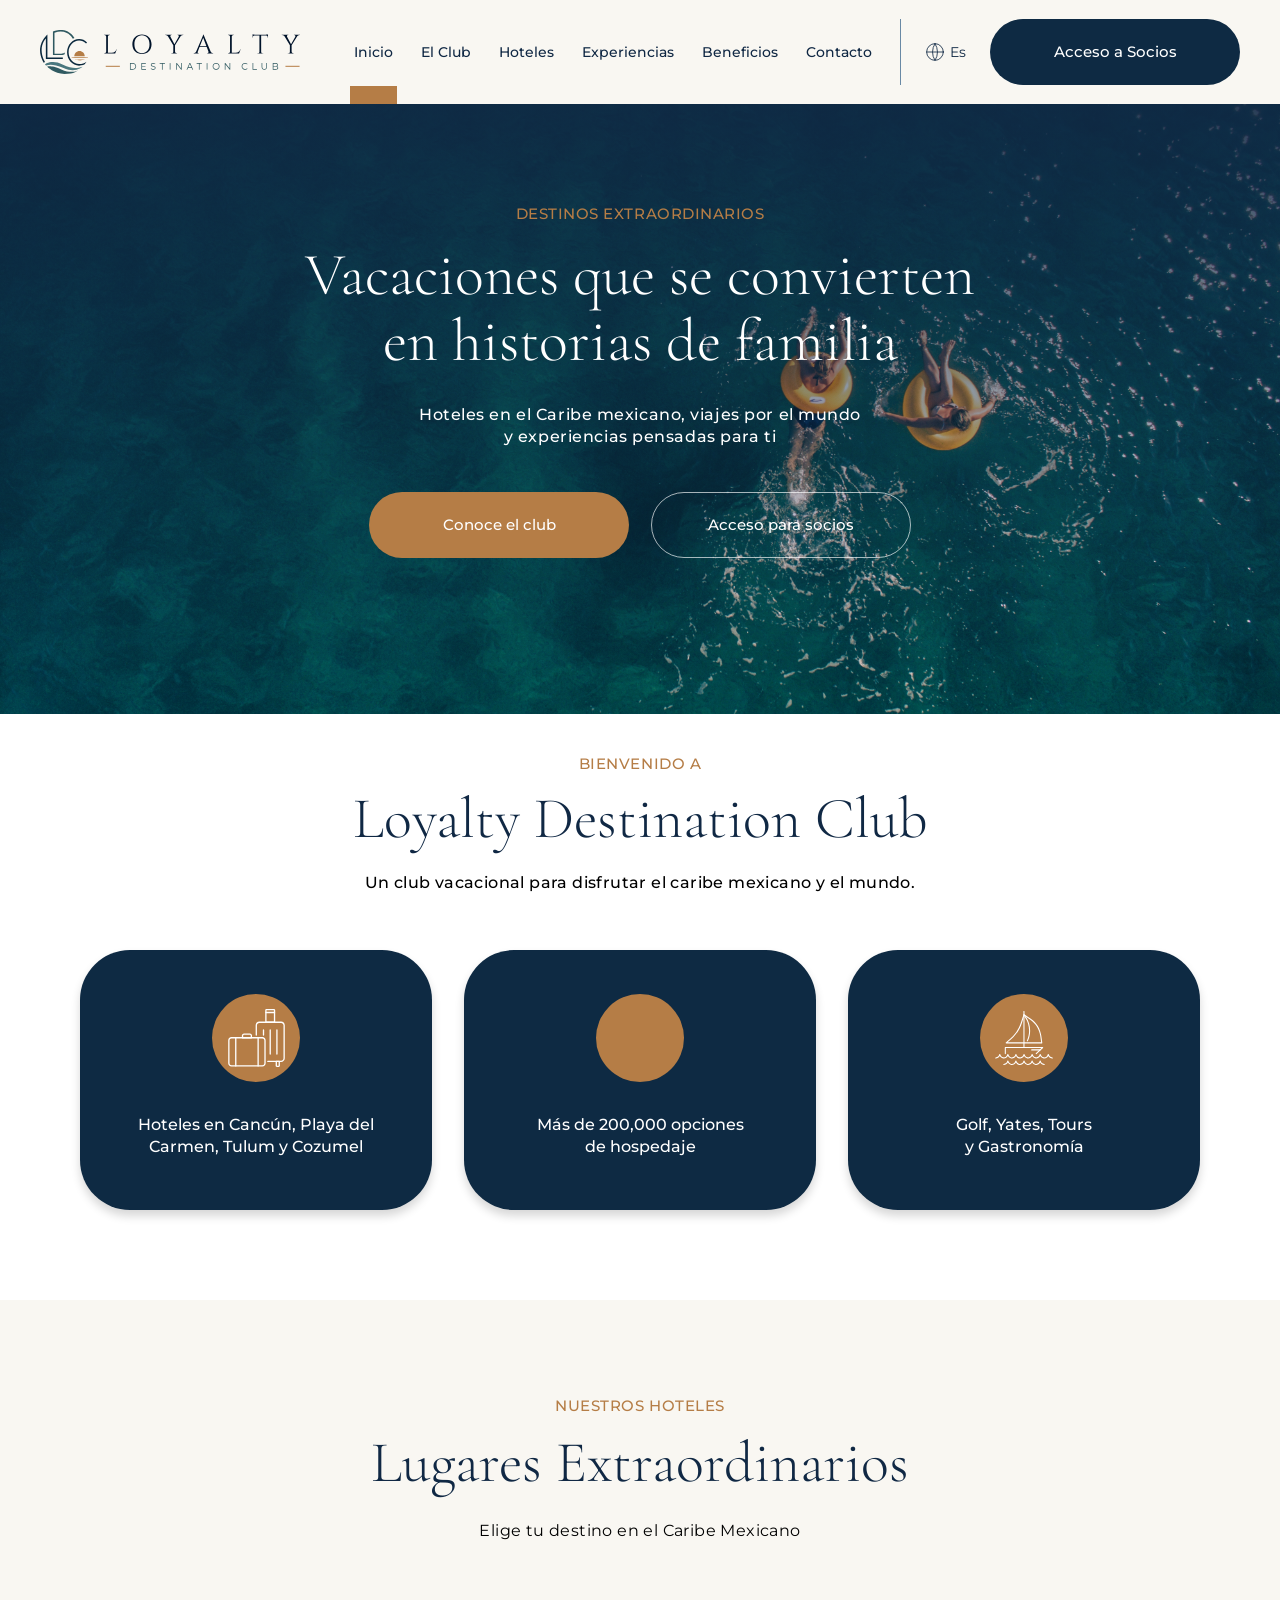
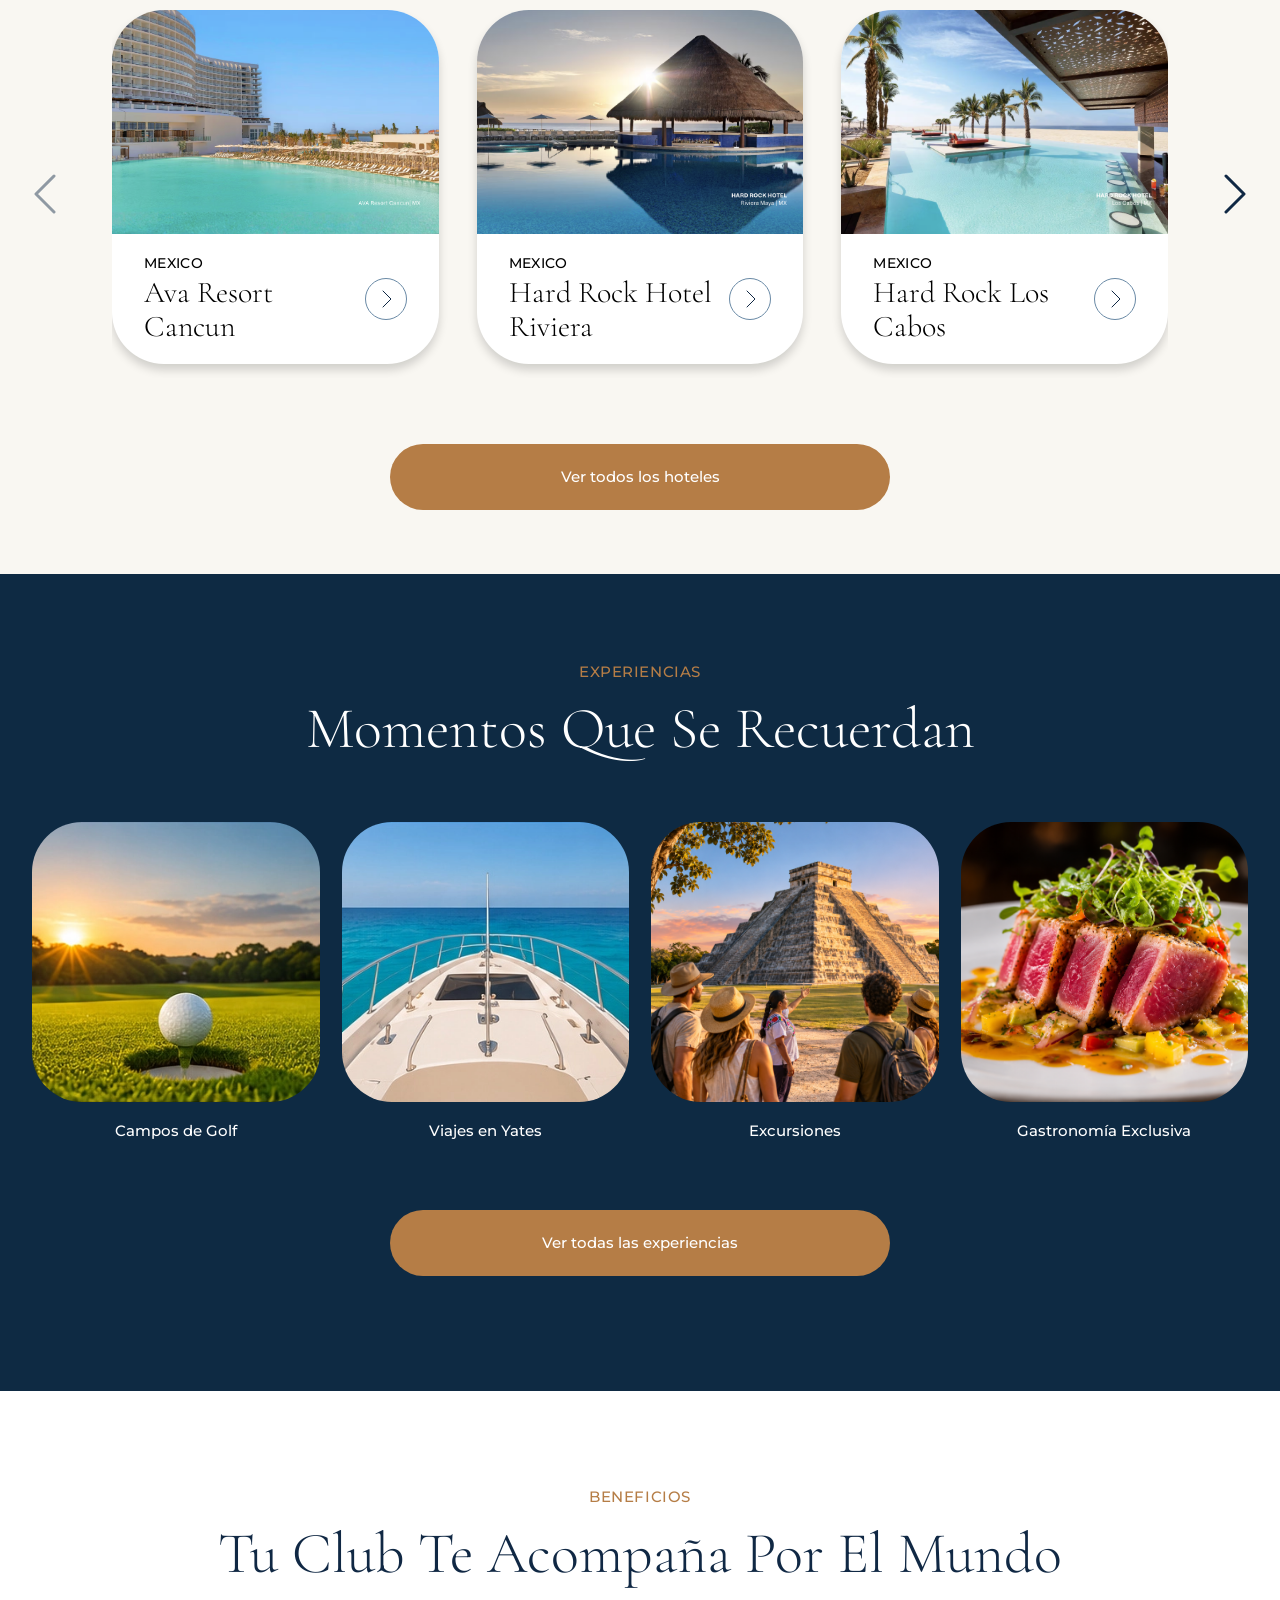
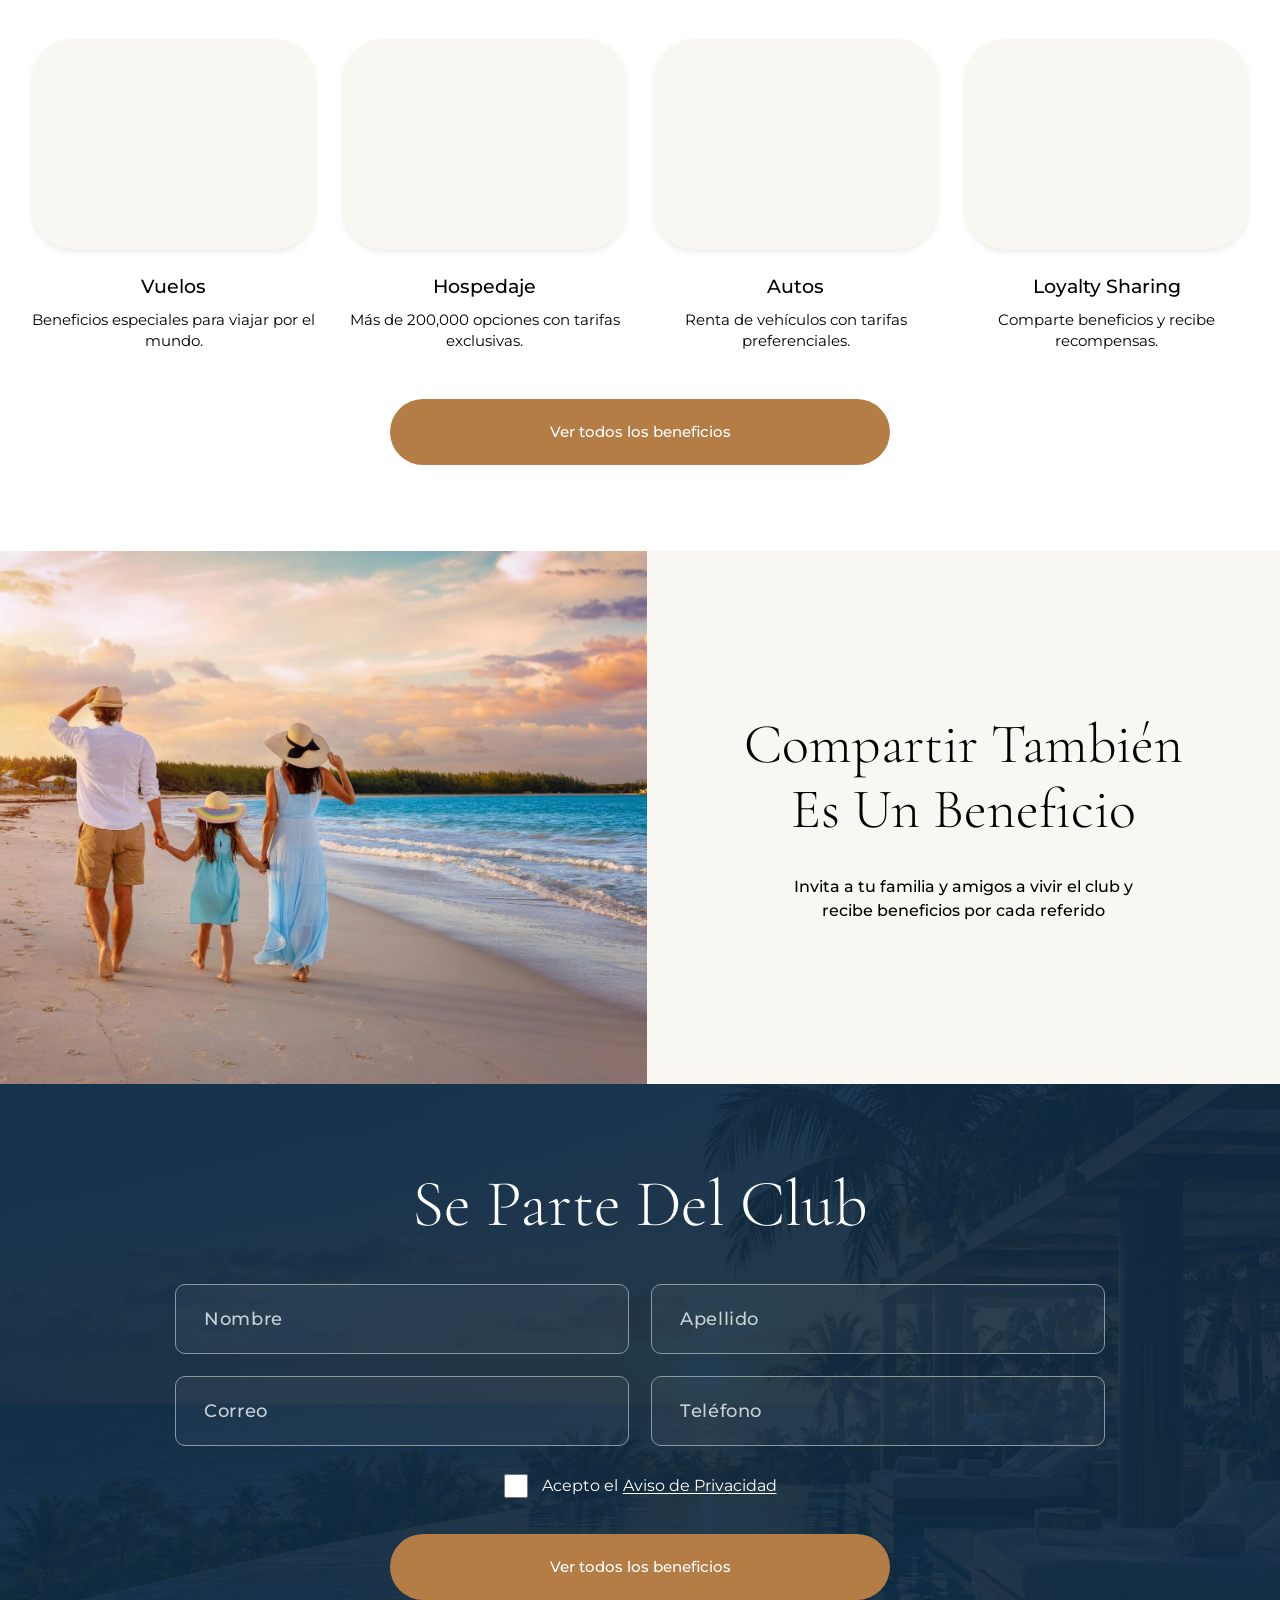
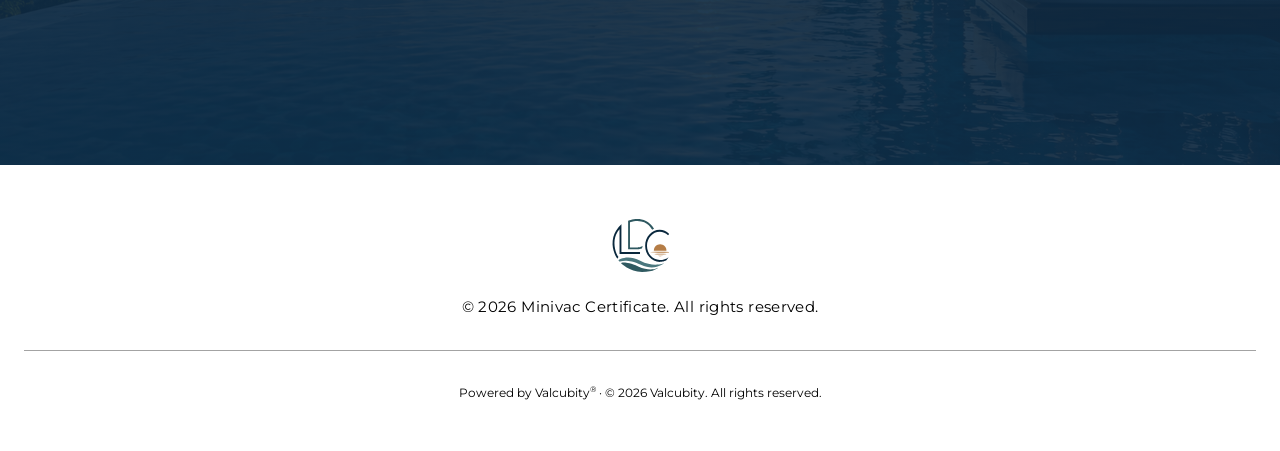
==== commit 8f59a52a: "feature: mejoras para íconos home" ====
--- a/index.html
+++ b/index.html
@@ -113,53 +113,19 @@
         <div class="welcome-grid">
           <article class="welcome-card">
             <span class="welcome-card__icon"
-              ><svg
-                class="icon"
-                viewBox="0 0 24 24"
-                fill="none"
-                stroke="currentColor"
-                stroke-width="1"
-                stroke-linecap="round"
-                stroke-linejoin="round"
-                aria-hidden="true"
               >
-                <rect x="5" y="7" width="14" height="14" rx="1" />
-                <path d="M9 7V3h6v4M9 7v14m6-14v14M7 21v2m10-2v2" /></svg
-            ></span>
+              <span class="icono icono-hoteles m-auto color-white icono-tamanio-pequeño"></span>
+            </span>
             <h3>Hoteles en Cancún, Playa del Carmen, Tulum y Cozumel</h3>
           </article>
           <article class="welcome-card">
             <span class="welcome-card__icon"
-              ><svg
-                class="icon"
-                viewBox="0 0 24 24"
-                fill="none"
-                stroke="currentColor"
-                stroke-width="1"
-                stroke-linecap="round"
-                stroke-linejoin="round"
-                aria-hidden="true"
-              >
-                <path
-                  d="M3 22V2h12v20M15 8h6v14M1 22h22M6 5h1m3 0h1M6 9h1m3 0h1M6 13h1m3 0h1M6 17h1m3 0h1M18 12h1m-1 4h1m-1 4h1"
-                /></svg
-            ></span>
+              ><span class="icono home-hospedajes m-auto color-white icono-tamanio-pequeño"></span></span>
             <h3>Más de 200,000 opciones<br />de hospedaje</h3>
           </article>
           <article class="welcome-card">
             <span class="welcome-card__icon"
-              ><svg
-                class="icon"
-                viewBox="0 0 24 24"
-                fill="none"
-                stroke="currentColor"
-                stroke-width="1"
-                stroke-linecap="round"
-                stroke-linejoin="round"
-                aria-hidden="true"
-              >
-                <path d="M12 2v16H3L12 2Zm2 3 7 13h-7V5ZM2 20h20l-4 3H6l-4-3Z" /></svg
-            ></span>
+              ><span class="icono icono-yates m-auto color-white icono-tamanio-pequeño"></span></span>
             <h3>Golf, Yates, Tours<br />y Gastronomía</h3>
           </article>
         </div>
@@ -723,78 +689,28 @@
         <div class="benefits-grid">
           <article class="benefit-card">
             <div class="benefit-card__icon">
-              <svg
-                class="icon"
-                viewBox="0 0 24 24"
-                fill="none"
-                stroke="currentColor"
-                stroke-width="1"
-                stroke-linecap="round"
-                stroke-linejoin="round"
-                aria-hidden="true"
-              >
-                <path d="m22 2-7 7-6-1-4 3 6 2-4 5-4-1-2 2 6 4 3-2-1-4 5-4 2 6 3-4-1-6 5-7Z" />
-              </svg>
+              <span class="icono beneficios-vuelos m-auto color-brown icono-tamanio-mediano"></span>
             </div>
             <h3>Vuelos</h3>
             <p>Beneficios especiales para viajar por el mundo.</p>
           </article>
           <article class="benefit-card">
             <div class="benefit-card__icon">
-              <svg
-                class="icon"
-                viewBox="0 0 24 24"
-                fill="none"
-                stroke="currentColor"
-                stroke-width="1"
-                stroke-linecap="round"
-                stroke-linejoin="round"
-                aria-hidden="true"
-              >
-                <path
-                  d="M2 10v12m20-12v12M2 18h20M4 10V4h16v6M4 10h16a2 2 0 0 1 2 2v6H2v-6a2 2 0 0 1 2-2ZM6 10V7h5v3m2 0V7h5v3"
-                />
-              </svg>
+              <span class="icono beneficios-hospedaje m-auto color-brown icono-tamanio-mediano"></span>
             </div>
             <h3>Hospedaje</h3>
             <p>Más de 200,000 opciones con tarifas exclusivas.</p>
           </article>
           <article class="benefit-card">
             <div class="benefit-card__icon">
-              <svg
-                class="icon"
-                viewBox="0 0 24 24"
-                fill="none"
-                stroke="currentColor"
-                stroke-width="1"
-                stroke-linecap="round"
-                stroke-linejoin="round"
-                aria-hidden="true"
-              >
-                <path
-                  d="m4 8 2-5h12l2 5M3 8h18v11H3V8Zm2 11v3m14-3v3M6 12h3m6 0h3M1 8h2m18 0h2M7 16h10"
-                />
-              </svg>
+              <span class="icono beneficios-autos m-auto color-brown icono-tamanio-mediano"></span>
             </div>
             <h3>Autos</h3>
             <p>Renta de vehículos con tarifas preferenciales.</p>
           </article>
           <article class="benefit-card">
             <div class="benefit-card__icon">
-              <svg
-                class="icon"
-                viewBox="0 0 24 24"
-                fill="none"
-                stroke="currentColor"
-                stroke-width="1"
-                stroke-linecap="round"
-                stroke-linejoin="round"
-                aria-hidden="true"
-              >
-                <path
-                  d="m12 1 1.5 3 3.5.5-2.5 2.4.6 3.4L12 8.7l-3.1 1.6.6-3.4L7 4.5l3.5-.5L12 1ZM5 12l1.3 2.5 2.7.4-2 2 .5 2.8L5 18.4l-2.5 1.3.5-2.8-2-2 2.7-.4L5 12Zm14 0 1.3 2.5 2.7.4-2 2 .5 2.8-2.5-1.3-2.5 1.3.5-2.8-2-2 2.7-.4L19 12ZM12 15l1.3 2.5 2.7.4-2 2 .5 2.8-2.5-1.3-2.5 1.3.5-2.8-2-2 2.7-.4L12 15Z"
-                />
-              </svg>
+              <span class="icono beneficios-loyalty m-auto color-brown icono-tamanio-mediano"></span>
             </div>
             <h3>Loyalty Sharing</h3>
             <p>Comparte beneficios y recibe recompensas.</p>
--- a/css/inicio.css
+++ b/css/inicio.css
@@ -12,6 +12,55 @@
   mask-position: center;
   transition: background-color 0.3s ease;
 }
+
+.icono-tamanio-pequeño {
+  display: inline-block;
+  width: 58px;
+  height: 58px;
+}
+
+.icono-tamanio-mediano{
+  display: inline-block;
+  width: 88px;
+  height: 88px;
+} 
+
+.color-white {
+  background-color: #FFFFFF;
+}
+
+.color-brown {
+  background-color: #B57D46; 
+}
+
+.icono-hoteles{
+  -webkit-mask-image: url('../SVG/home-hoteles.svg'); mask-image: url('../SVG/home-hoteles.svg');
+}
+
+.icono-yates{
+  -webkit-mask-image: url('../SVG/home-yates.svg'); mask-image: url('../SVG/home-yates.svg');
+}
+
+.home-hospedajes{
+  -webkit-mask-image: url('../SVG/home-hospedajes.svg'); mask-image: url('../SVG/home-hospedajes.svg');
+}
+
+.beneficios-vuelos{
+  -webkit-mask-image: url('../SVG/beneficios-vuelos.svg'); mask-image: url('../SVG/beneficios-vuelos.svg');
+}
+
+.beneficios-hospedaje {
+  -webkit-mask-image: url('../SVG/beneficios-hospedaje.svg'); mask-image: url('../SVG/beneficios-hospedaje.svg');
+}
+
+.beneficios-autos{
+  -webkit-mask-image: url('../SVG/beneficios-autos.svg'); mask-image: url('../SVG/beneficios-autos.svg');
+}
+
+.beneficios-loyalty{
+  -webkit-mask-image: url('../SVG/beneficios-loyalty.svg'); mask-image: url('../SVG/beneficios-loyalty.svg');
+}
+
 
 
 .hero--home .hero__overlay {
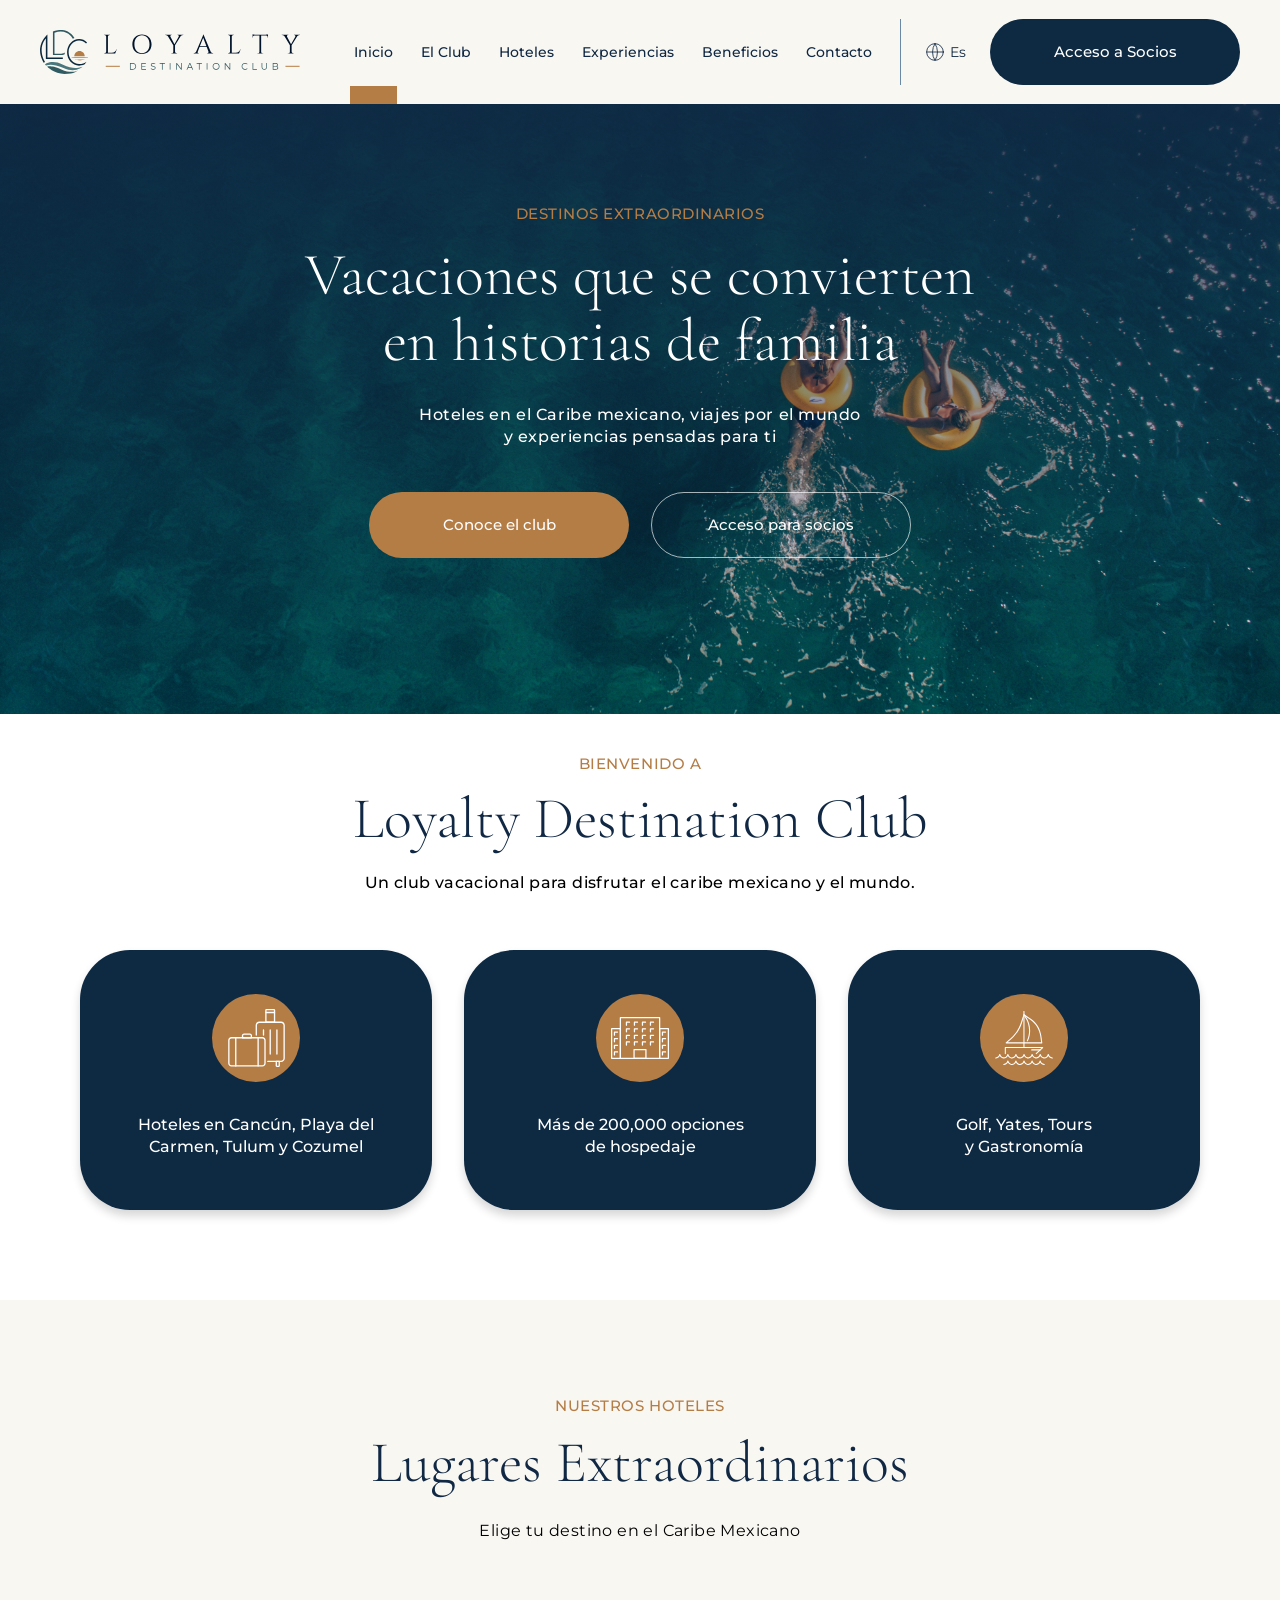
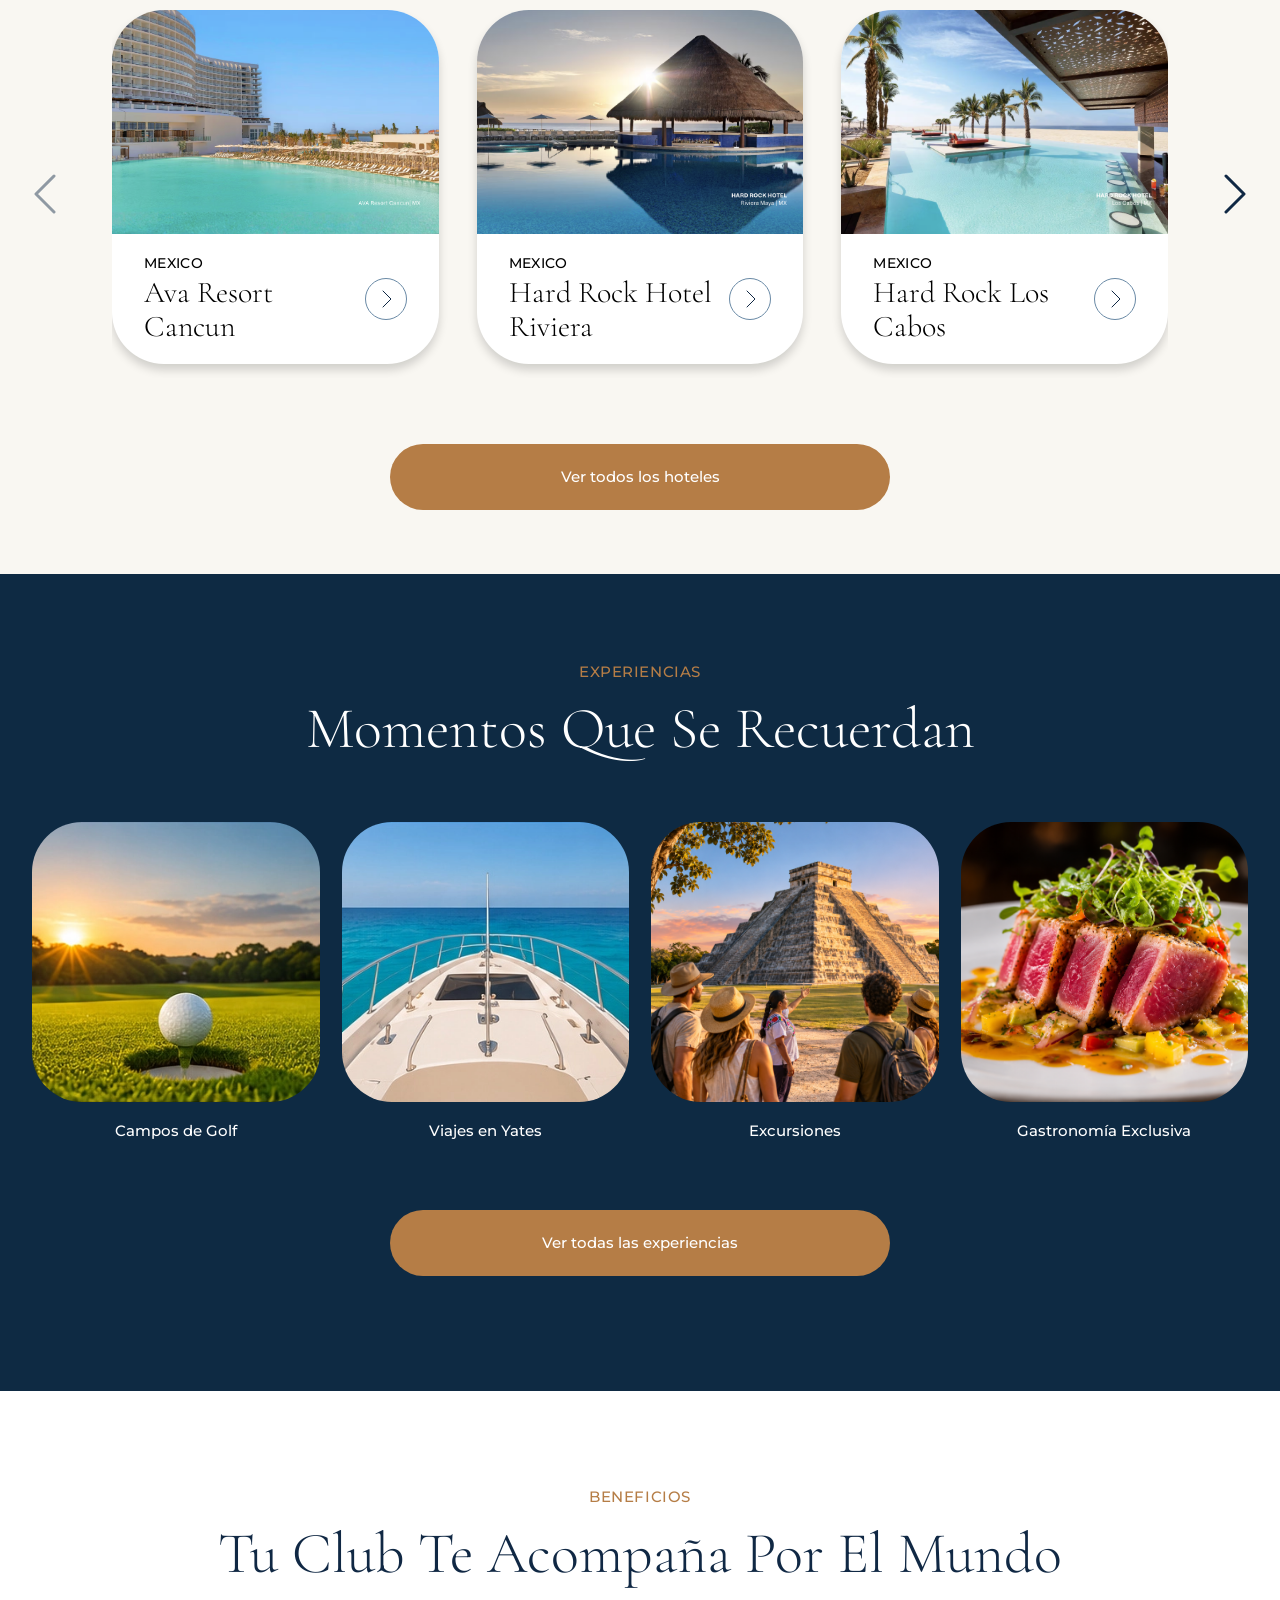
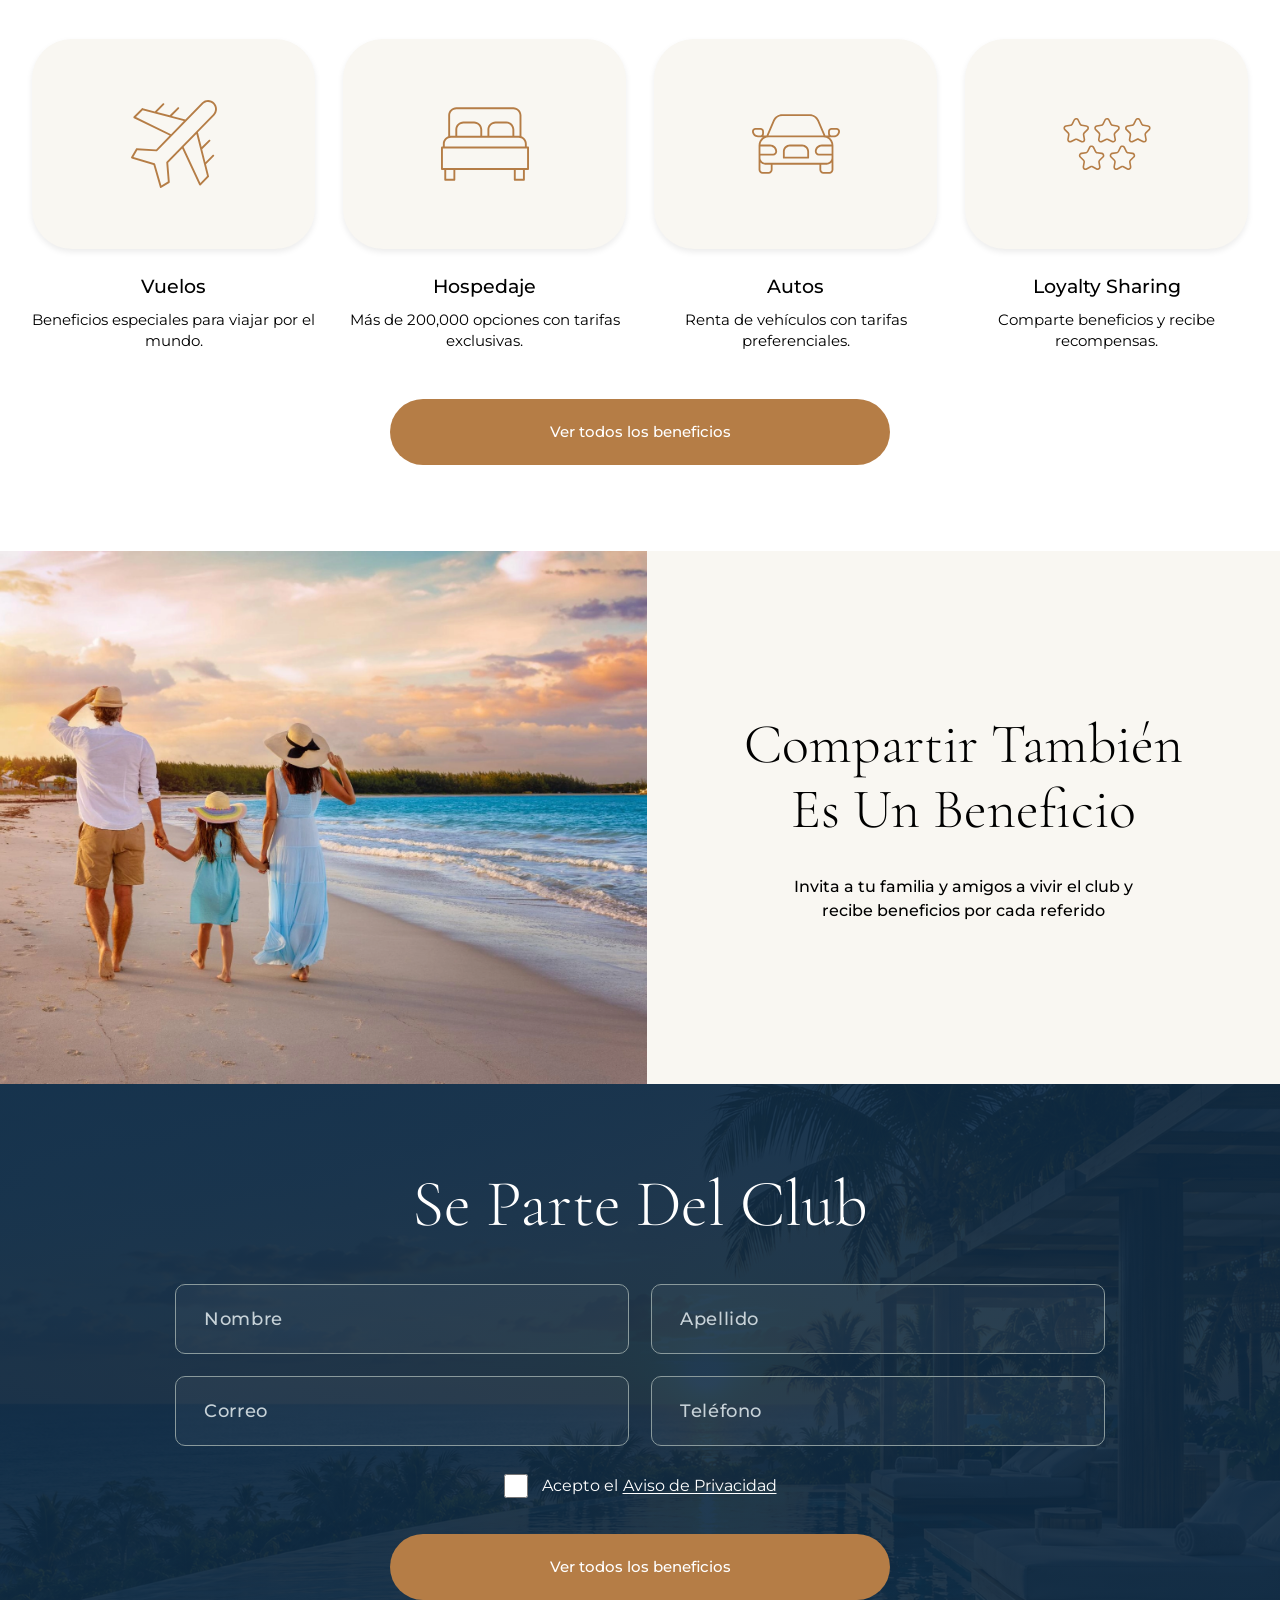
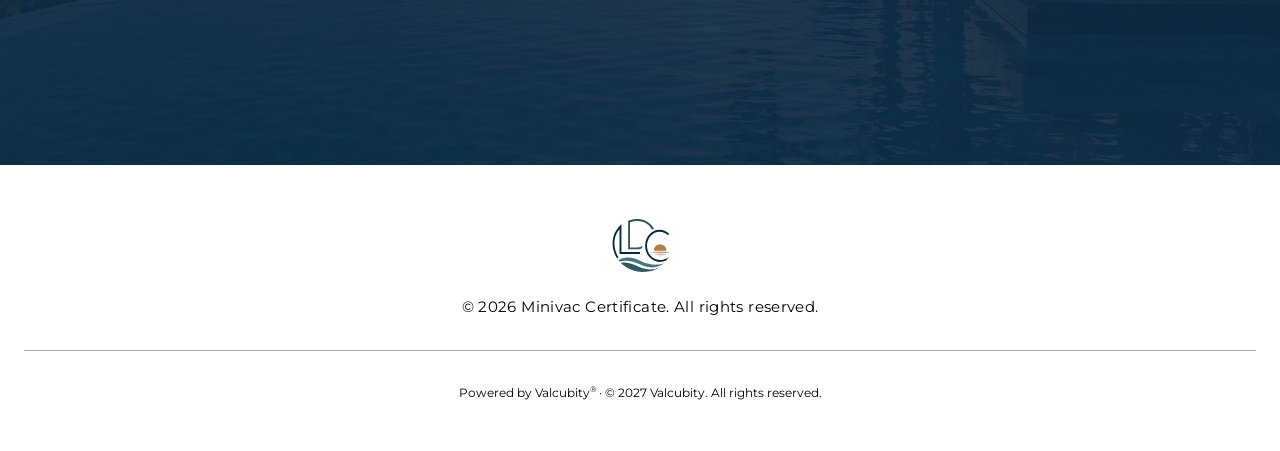
==== commit 82faac7e: "feature: correciones" ====
--- a/index.html
+++ b/index.html
@@ -76,7 +76,7 @@
               <path d="M2 12h20M12 2a18 18 0 0 1 0 20 18 18 0 0 1 0-20" /></svg
             ><span>Es</span>
           </button>
-          <a class="button button--nav" href="#">Acceso a Socios</a>
+          <a class="button button--nav" href="https://emmachuche.github.io/loyalty-static-files/login.html">Acceso a Socios</a>
         </div>
       </div>
     </header>
@@ -808,7 +808,7 @@
       />
       <p class="site-footer__copyright">© 2026 Minivac Certificate. All rights reserved.</p>
       <div class="site-footer__provider">
-        <p>Powered by Valcubity<sup>®</sup> · © 2026 Valcubity. All rights reserved.</p>
+        <p>Powered by Valcubity<sup>®</sup> · © 2027 Valcubity. All rights reserved.</p>
       </div>
     </footer>
   </body>
--- a/css/inicio.css
+++ b/css/inicio.css
@@ -42,23 +42,23 @@
 }
 
 .home-hospedajes{
-  -webkit-mask-image: url('../SVG/home-hospedajes.svg'); mask-image: url('../SVG/home-hospedajes.svg');
+  -webkit-mask-image: url('../SVG/home-hospedaje.svg'); mask-image: url('../SVG/home-hospedaje.svg');
 }
 
 .beneficios-vuelos{
-  -webkit-mask-image: url('../SVG/beneficios-vuelos.svg'); mask-image: url('../SVG/beneficios-vuelos.svg');
+  -webkit-mask-image: url('../SVG/beneficio-vuelos.svg'); mask-image: url('../SVG/beneficio-vuelos.svg');
 }
 
 .beneficios-hospedaje {
-  -webkit-mask-image: url('../SVG/beneficios-hospedaje.svg'); mask-image: url('../SVG/beneficios-hospedaje.svg');
+  -webkit-mask-image: url('../SVG/beneficio-hospedaje.svg'); mask-image: url('../SVG/beneficio-hospedaje.svg');
 }
 
 .beneficios-autos{
-  -webkit-mask-image: url('../SVG/beneficios-autos.svg'); mask-image: url('../SVG/beneficios-autos.svg');
+  -webkit-mask-image: url('../SVG/beneficio-autos.svg'); mask-image: url('../SVG/beneficio-autos.svg');
 }
 
 .beneficios-loyalty{
-  -webkit-mask-image: url('../SVG/beneficios-loyalty.svg'); mask-image: url('../SVG/beneficios-loyalty.svg');
+  -webkit-mask-image: url('../SVG/beneficio-loyalty.svg'); mask-image: url('../SVG/beneficio-loyalty.svg');
 }
 
 
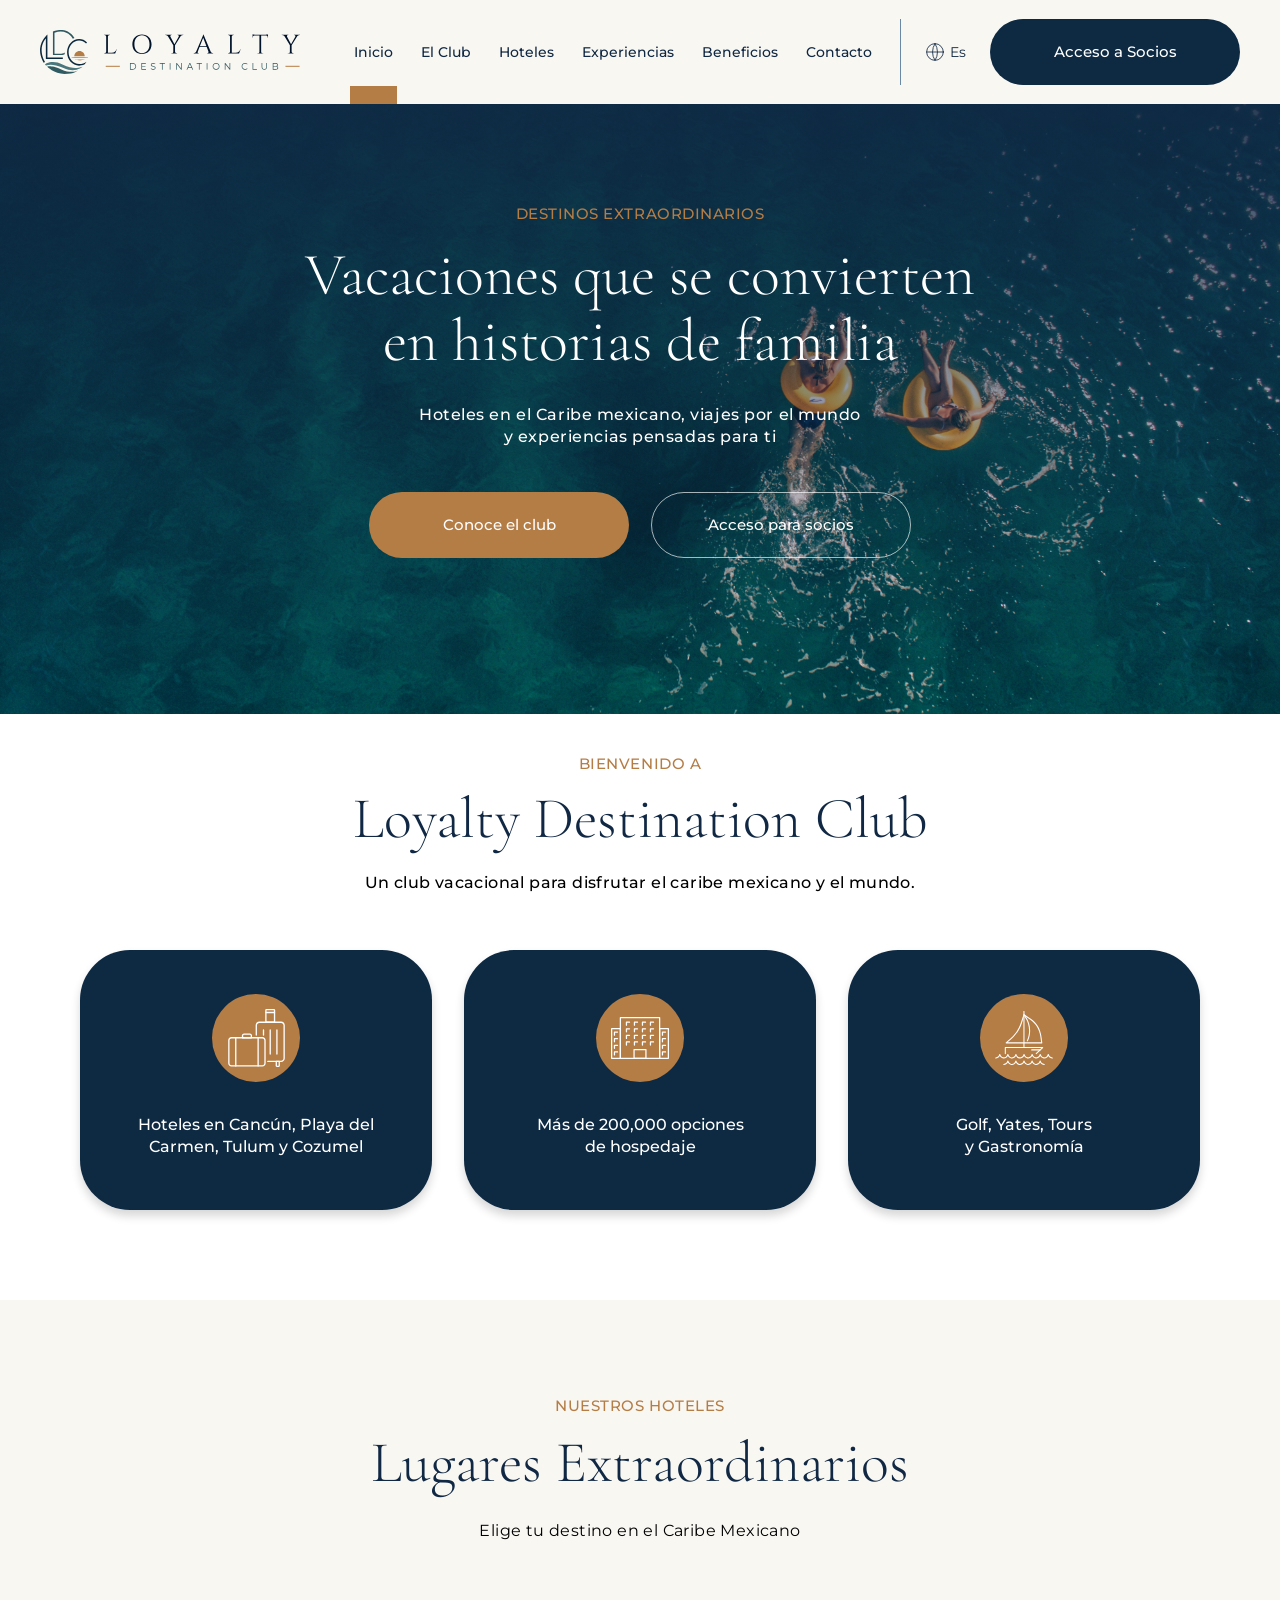
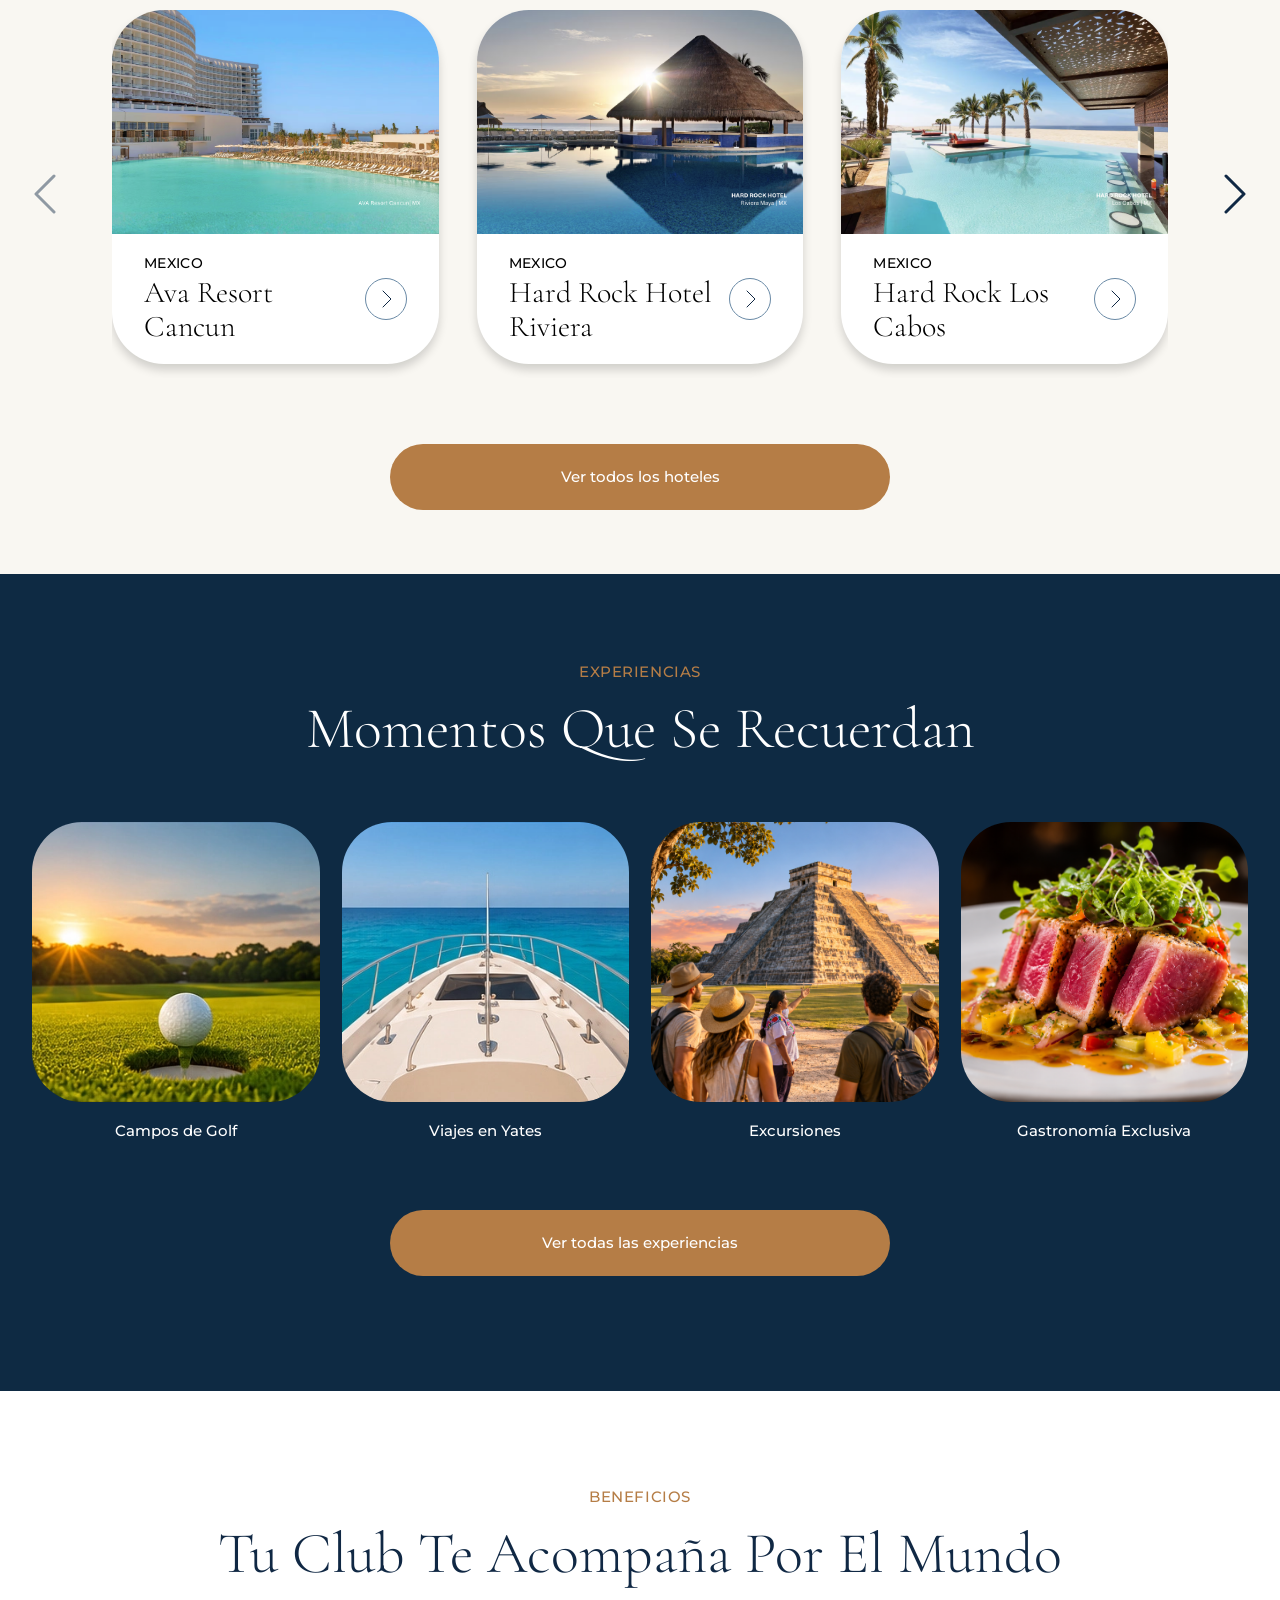
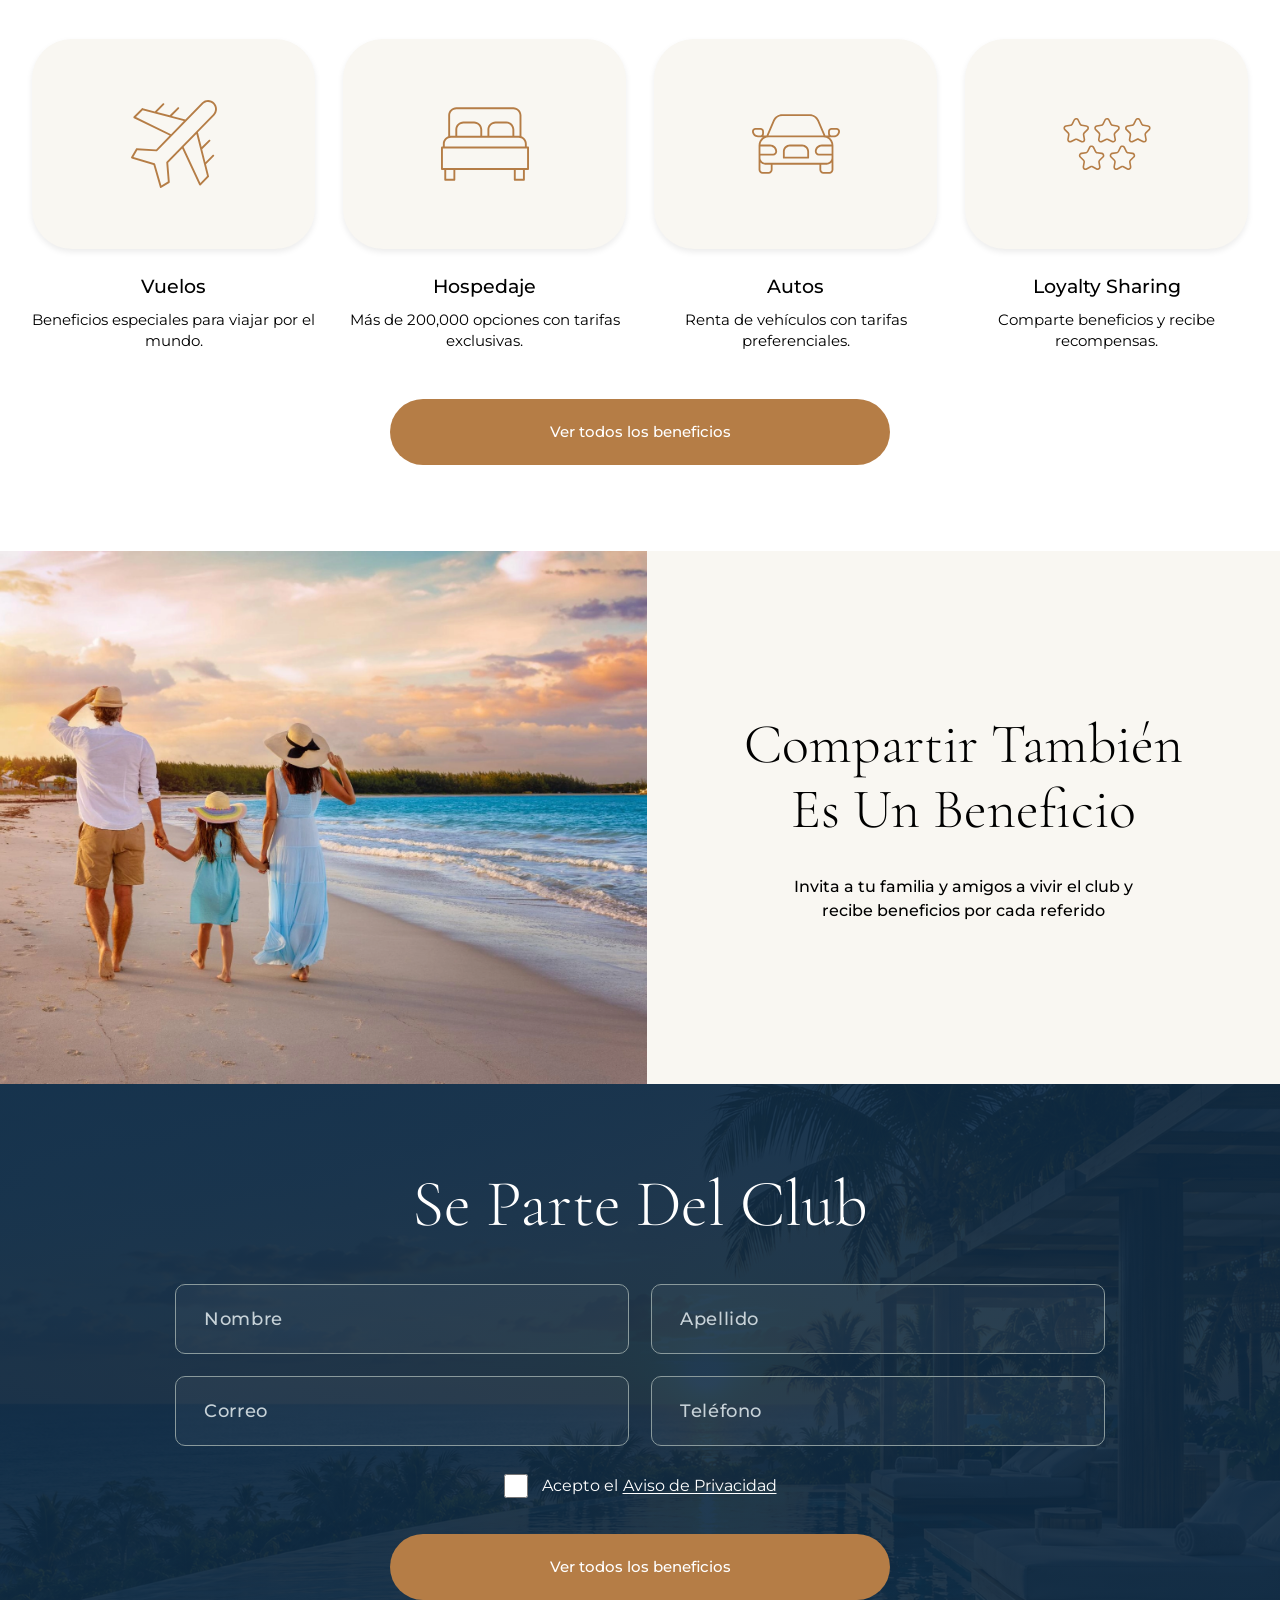
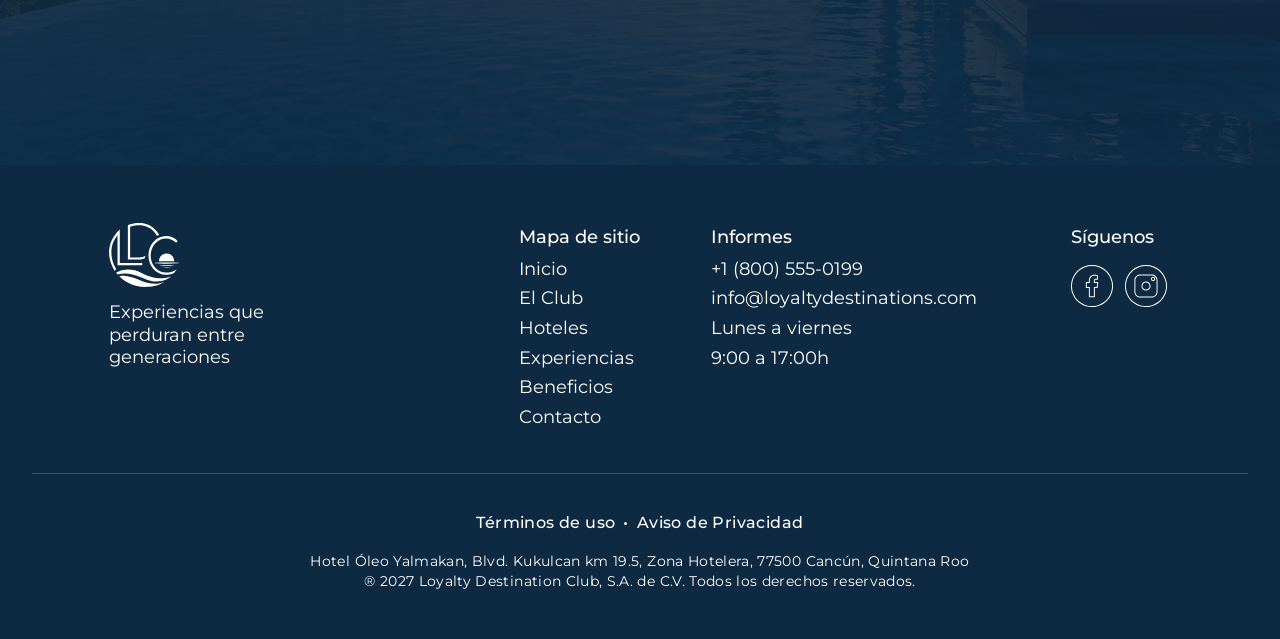
==== commit 407b1d60: "feature: cambios de imágenes y textos y footer" ====
--- a/index.html
+++ b/index.html
@@ -12,6 +12,7 @@
     <link rel="stylesheet" href="fonts/fonts.css" />
     <link rel="stylesheet" href="css/general.css" />
     <link rel="stylesheet" href="css/inicio.css" />
+    <link rel="stylesheet" href="css/footer.css" />
     <script src="js/principal.js" defer></script>
     <script src="js/carruseles.js" defer></script>
   </head>
@@ -798,17 +799,59 @@
     </main>
 
     <!-- COMPONENTE: Pie de página -->
-    <footer class="site-footer">
-      <img
-        class="site-footer__mark"
-        src="assets/mark.svg"
-        alt="Loyalty Destination Club"
-        width="58"
-        height="55"
-      />
-      <p class="site-footer__copyright">© 2026 Minivac Certificate. All rights reserved.</p>
-      <div class="site-footer__provider">
-        <p>Powered by Valcubity<sup>®</sup> · © 2027 Valcubity. All rights reserved.</p>
+    <footer class="footer-principal">
+      <div class="footer-contenido">
+        <div class="footer-marca">
+          <a class="footer-logo" href="index.html" aria-label="Loyalty Destination Club: inicio">
+            <span class="icono icono-logo-footer m-auto color-white icono-tamanio-footer"></span>
+          </a>
+          <p class="footer-frase">Experiencias que<br />perduran entre<br />generaciones</p>
+        </div>
+    
+        <nav class="footer-navegacion" aria-label="Mapa del sitio">
+          <h2 class="footer-titulo">Mapa de sitio</h2>
+          <ul class="footer-enlaces">
+            <li><a href="index.html">Inicio</a></li>
+            <li><a href="el-club.html">El Club</a></li>
+            <li><a href="hoteles.html">Hoteles</a></li>
+            <li><a href="experiencias.html">Experiencias</a></li>
+            <li><a href="beneficios.html">Beneficios</a></li>
+            <li><a href="contacto.html">Contacto</a></li>
+          </ul>
+        </nav>
+    
+        <div class="footer-informes">
+          <h2 class="footer-titulo">Informes</h2>
+          <a href="tel:+18005550199">+1 (800) 555-0199</a>
+          <a href="mailto:info@loyaltydestinations.com">info@loyaltydestinations.com</a>
+          <p>Lunes a viernes<br />9:00 a 17:00h</p>
+        </div>
+    
+        <div class="footer-social">
+          <h2 class="footer-titulo">Síguenos</h2>
+          <div class="footer-redes">
+            <a class="footer-red" href="#" aria-label="Facebook">
+              <span class="icono icono-facebook m-auto color-white icono-tamanio-footer-redes"></span>
+            </a>
+            <a class="footer-red" href="#" aria-label="Instagram">
+              <span class="icono icono-instagram m-auto color-white icono-tamanio-footer-redes"></span>
+            </a>
+          </div>
+        </div>
+      </div>
+    
+      <div class="footer-legal">
+        <div class="footer-legal-enlaces">
+          <a href="#" data-action="terminos-uso">Términos de uso</a>
+          <span aria-hidden="true">•</span>
+          <a href="#" data-action="aviso-privacidad">Aviso de Privacidad</a>
+        </div>
+        <p class="footer-direccion">
+          Hotel Óleo Yalmakan, Blvd. Kukulcan km 19.5, Zona Hotelera, 77500 Cancún, Quintana Roo
+        </p>
+        <p class="footer-derechos">
+          ® 2027 Loyalty Destination Club, S.A. de C.V. Todos los derechos reservados.
+        </p>
       </div>
     </footer>
   </body>
--- a/css/footer.css
+++ b/css/footer.css
@@ -0,0 +1,225 @@
+
+.footer-principal {
+  padding: 58px 32px 48px;
+  background-color: #0e2a43;
+  color: #fff;
+  font-family: "Montserrat", Arial, sans-serif;
+  font-size: 18px;
+  font-weight: 400;
+  line-height: 1.65;
+}
+
+.icon {
+  -webkit-mask-size: contain;
+  mask-size: contain;
+  -webkit-mask-repeat: no-repeat;
+  mask-repeat: no-repeat;
+  -webkit-mask-position: center;
+  mask-position: center;
+  transition: background-color 0.3s ease;
+}
+
+.color-white {
+  background-color: #fff;
+}
+
+.icono-tamanio-footer {
+  display: inline-block;
+  width: 70px;
+  height: 64px;
+}
+
+.icono-tamanio-footer-redes {
+  display: inline-block;
+  width: 42px;
+  height: 42px;
+}
+
+.icono-logo-footer {
+  -webkit-mask-image: url('../SVG/footer-logo.svg');
+  mask-image: url('../SVG/footer-logo.svg');
+}
+
+.icono-facebook {
+  -webkit-mask-image: url('../SVG/footer-facebook.svg');
+  mask-image: url('../SVG/footer-facebook.svg');
+}
+
+.icono-instagram {
+  -webkit-mask-image: url('../SVG/footer-instagram.svg');
+  mask-image: url('../SVG/footer-instagram.svg');
+}
+
+.footer-principal,
+.footer-principal * {
+  box-sizing: border-box;
+}
+
+.footer-principal a {
+  color: inherit;
+  text-decoration: none;
+}
+
+.footer-principal a:hover {
+  text-decoration: underline;
+}
+
+.footer-principal a:focus-visible {
+  outline: 2px solid #d4ad7d;
+  outline-offset: 6px;
+}
+
+.footer-principal p,
+.footer-principal h2 {
+  margin: 0;
+}
+
+.footer-contenido {
+  display: grid;
+  grid-template-columns: 350px 132px 300px 100px;
+  gap: 60px;
+  width: 100%;
+  max-width: 1062px;
+  margin: 0 auto;
+  padding-bottom: 40px;
+}
+
+.footer-contenido > * {
+  min-width: 0;
+}
+
+.footer-logo {
+  display: flex;
+  align-items: center;
+  justify-content: center;
+  width: 70px;
+  height: 64px;
+}
+
+.footer-logo svg,
+.footer-logo img {
+  display: block;
+  width: 100%;
+  height: 100%;
+  max-width: 100%;
+  object-fit: contain;
+}
+
+.footer-principal .footer-frase {
+  margin-top: 14px;
+  line-height: 1.25;
+}
+
+.footer-principal .footer-titulo {
+  margin-bottom: 2px;
+  color: inherit;
+  font-family: inherit;
+  font-size: 18px;
+  font-weight: 500;
+  line-height: 1.65;
+  text-transform: none;
+}
+
+.footer-enlaces {
+  margin: 0;
+  padding: 0;
+  list-style: none;
+}
+
+.footer-informes > a {
+  display: block;
+  overflow-wrap: anywhere;
+}
+
+.footer-redes {
+  display: flex;
+  gap: 12px;
+  margin-top: 12px;
+}
+
+.footer-red {
+  display: flex;
+  flex: 0 0 42px;
+  align-items: center;
+  justify-content: center;
+  width: 42px;
+  height: 42px;
+}
+
+.footer-red svg,
+.footer-red img {
+  display: block;
+  width: 42px;
+  height: 42px;
+  max-width: 100%;
+  object-fit: contain;
+}
+
+.footer-legal {
+  max-width: 1630px;
+  margin: 0 auto;
+  padding-top: 36px;
+  border-top: 1px solid #ffffff33;
+  text-align: center;
+}
+
+.footer-legal-enlaces {
+  display: flex;
+  flex-wrap: wrap;
+  justify-content: center;
+  gap: 8px;
+  margin-bottom: 16px;
+  font-size: 16px;
+  font-weight: 500;
+  letter-spacing: 0.025em;
+}
+
+.footer-direccion,
+.footer-derechos {
+  font-size: 14px;
+  line-height: 1.4;
+  letter-spacing: 0.025em;
+}
+
+@media (max-width: 1199px) {
+  .footer-contenido {
+    grid-template-columns: 1.3fr 1fr 1.6fr 100px;
+    gap: 36px;
+  }
+
+  .footer-principal,
+  .footer-principal .footer-titulo {
+    font-size: 15px;
+  }
+}
+
+@media (max-width: 767px) {
+  .footer-principal {
+    padding: 40px 24px 32px;
+  }
+
+  .footer-contenido {
+    grid-template-columns: 1fr 1.5fr;
+    gap: 32px 24px;
+    padding-bottom: 32px;
+  }
+
+  .footer-marca,
+  .footer-social {
+    grid-column: 1 / -1;
+  }
+
+  .footer-legal {
+    padding-top: 28px;
+  }
+
+  .footer-legal-enlaces {
+    font-size: 13px;
+  }
+
+  .footer-direccion,
+  .footer-derechos {
+    font-size: 11px;
+    line-height: 1.6;
+  }
+}
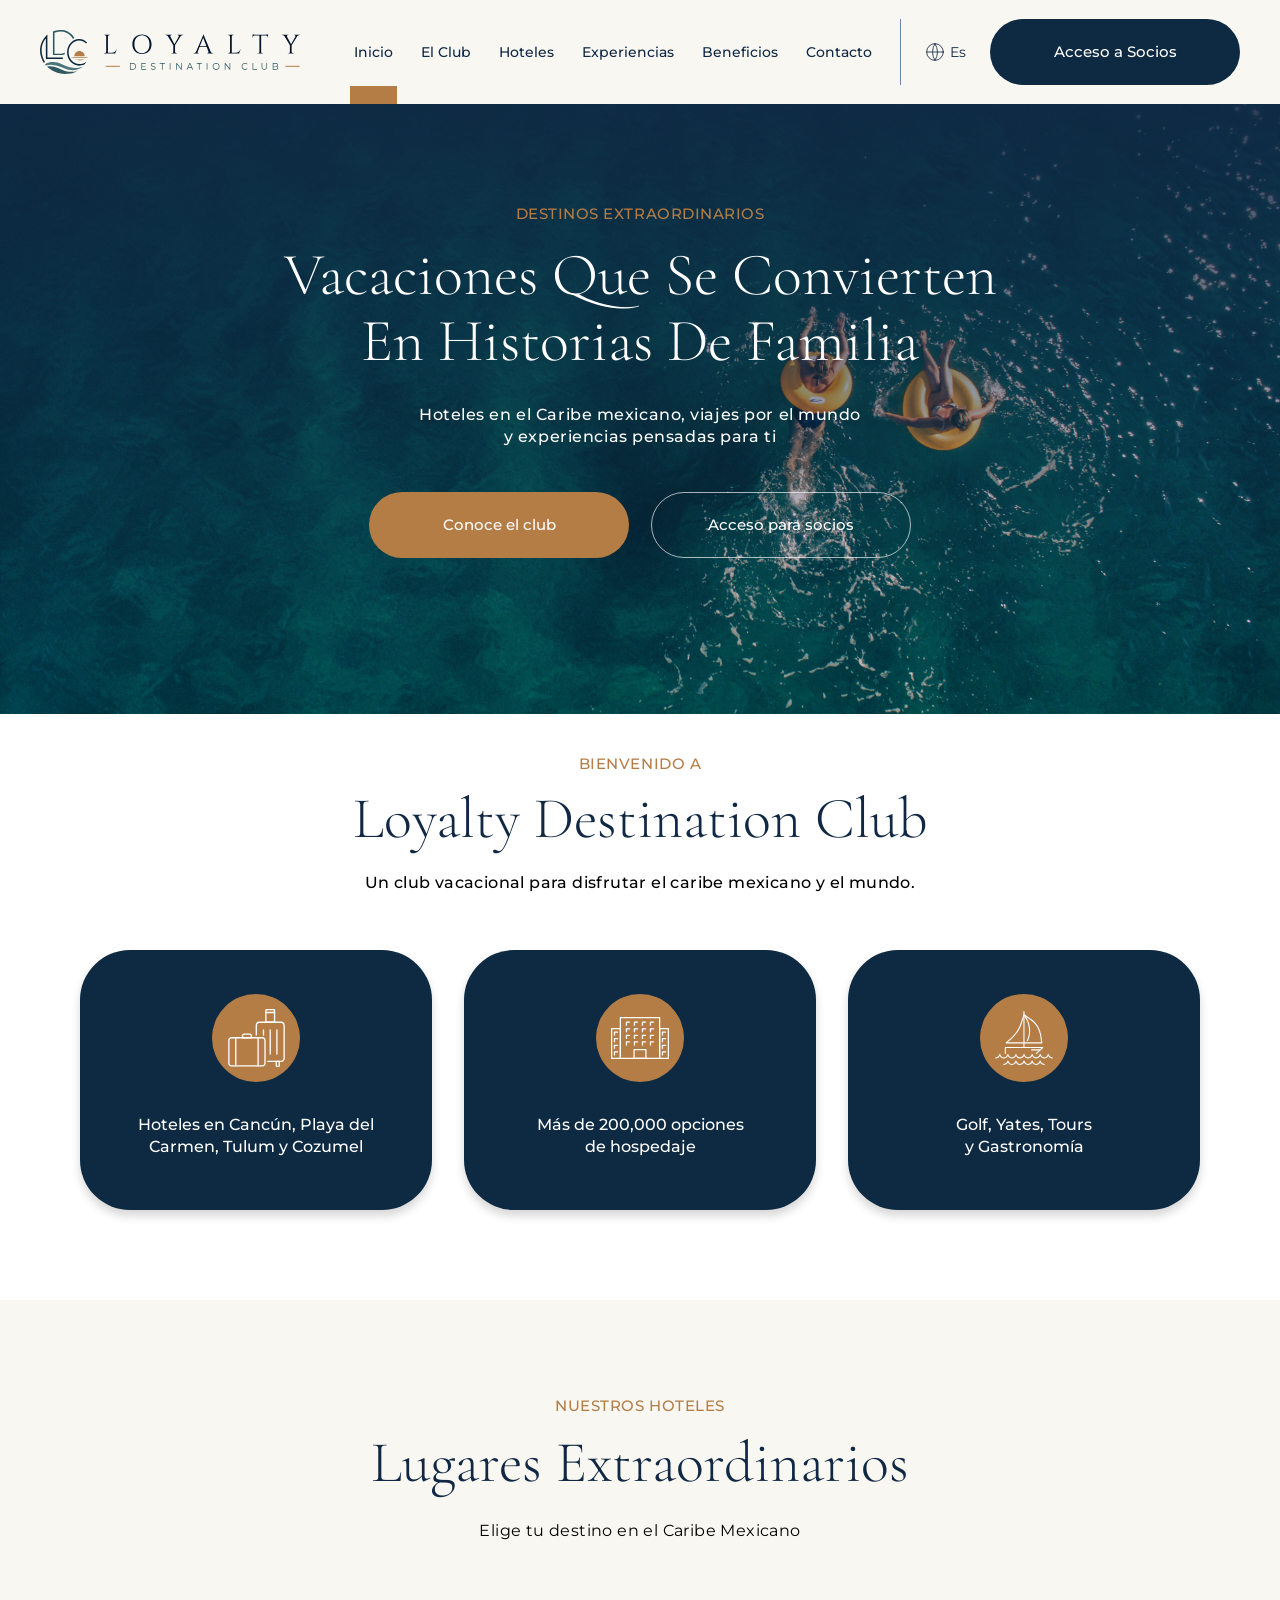
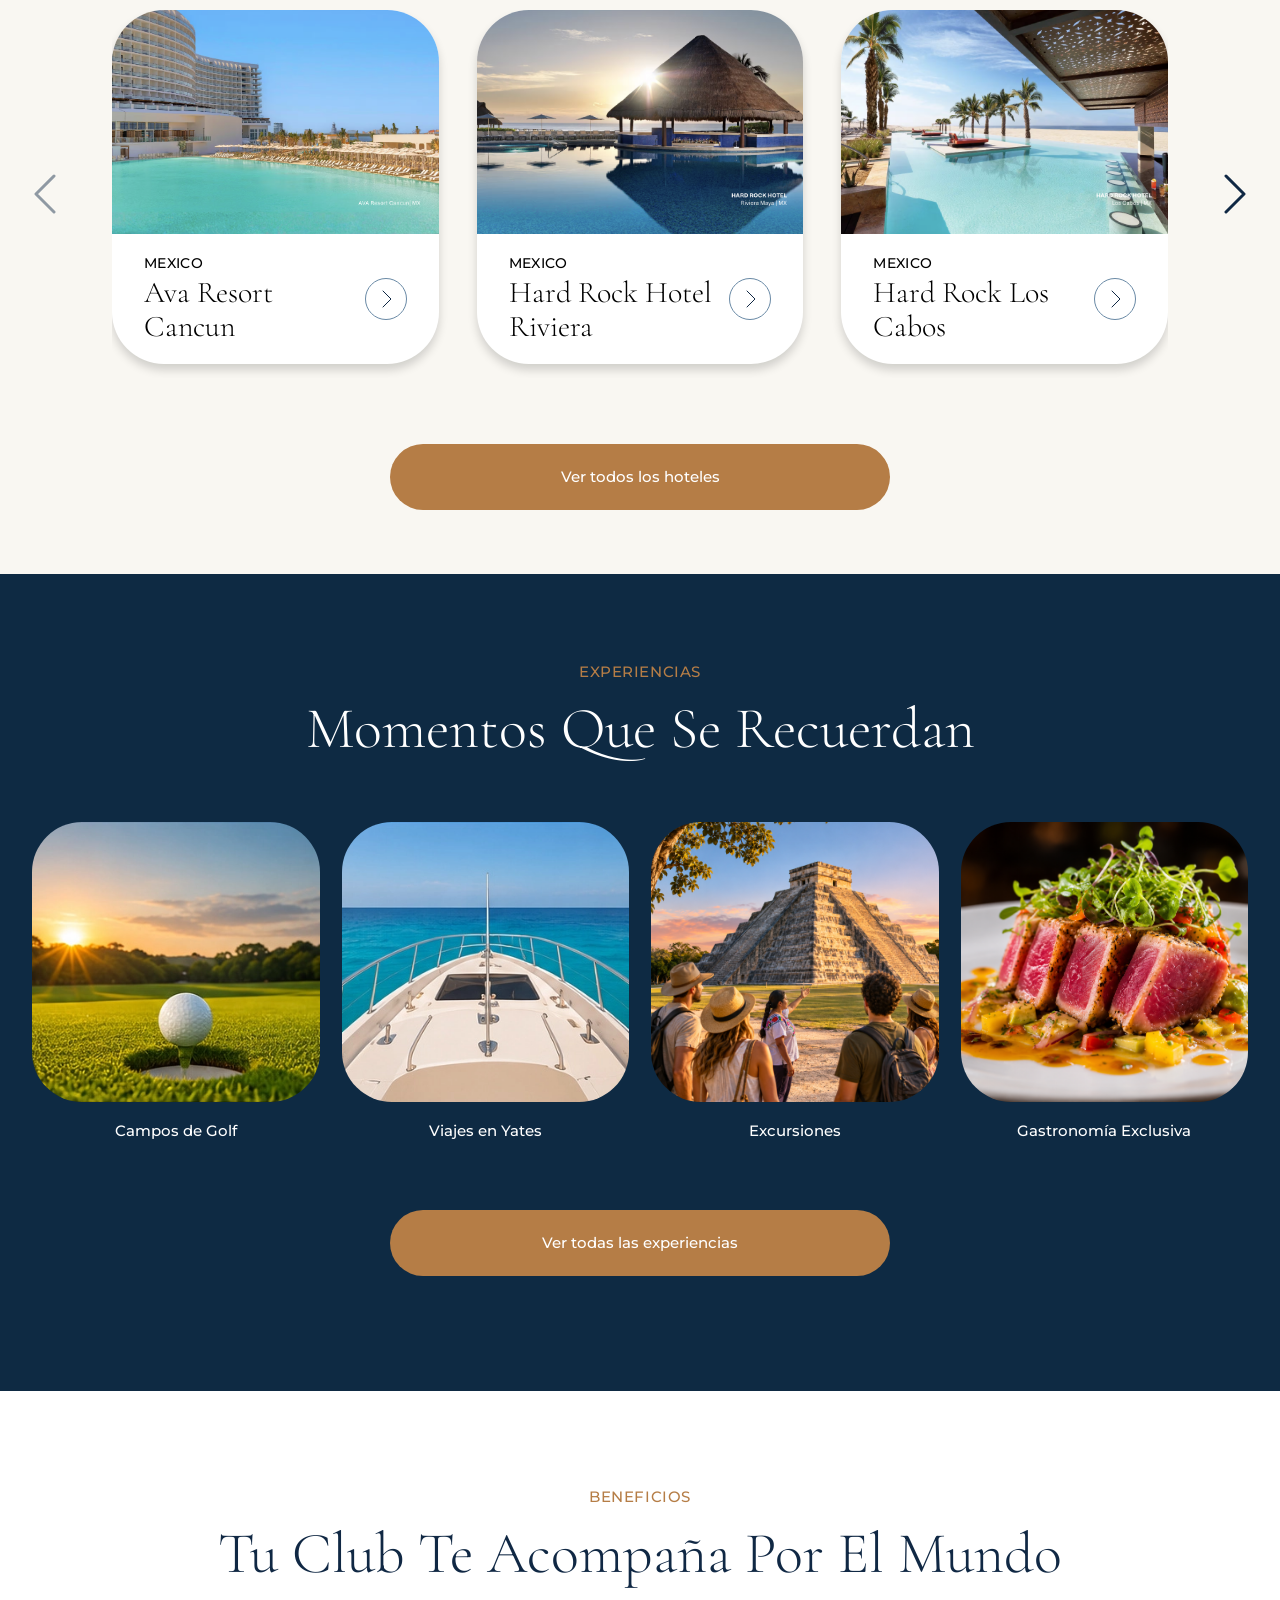
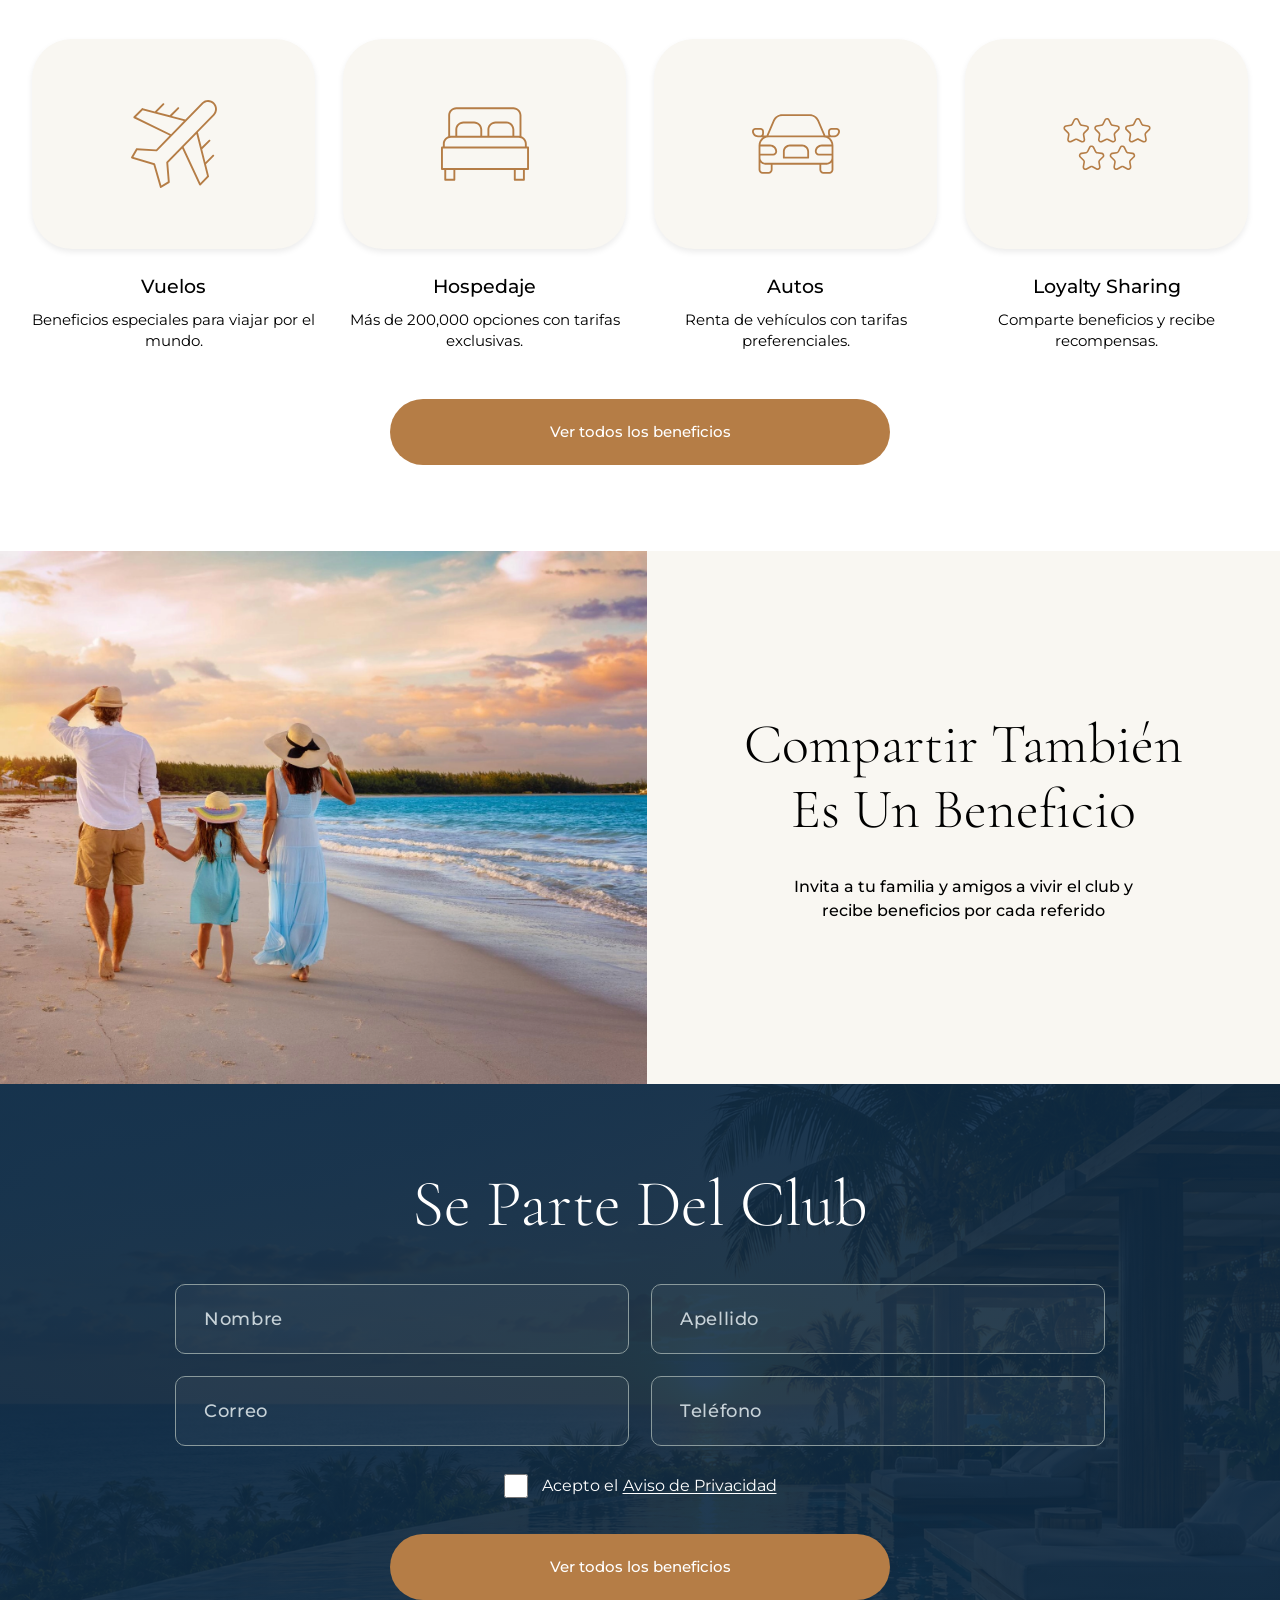
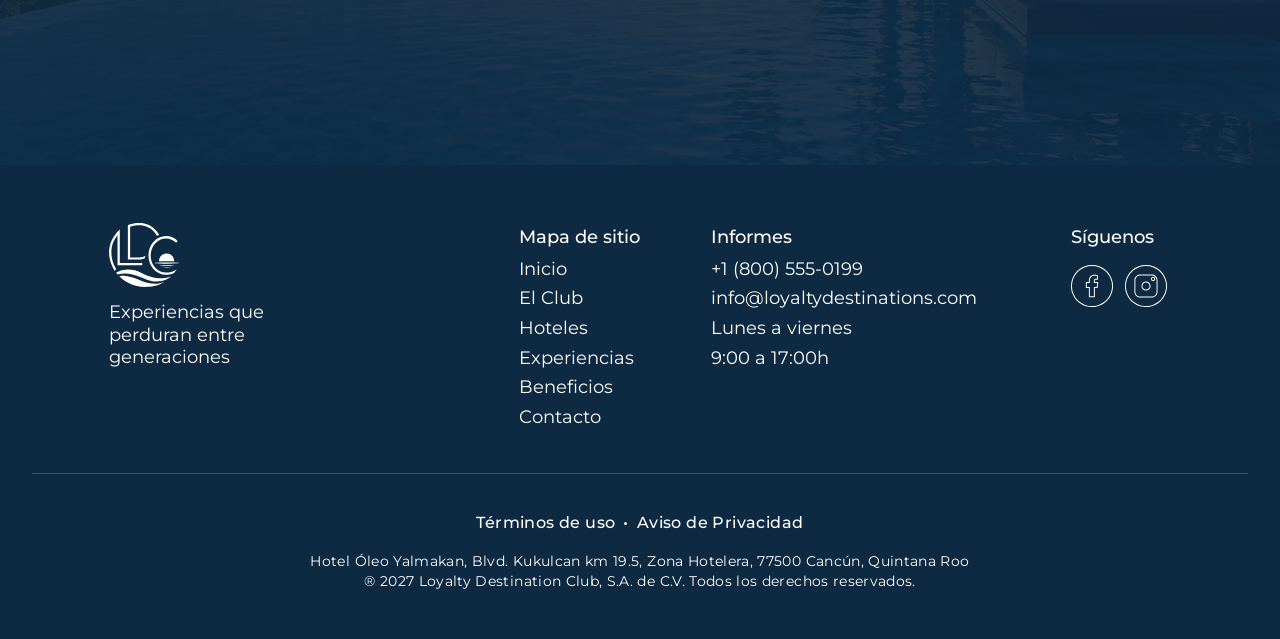
==== commit 9f32dd82: "feature: mejoras para íconos" ====
--- a/index.html
+++ b/index.html
@@ -89,7 +89,7 @@
         <div class="hero__overlay"></div>
         <div class="hero__content">
           <p class="eyebrow">DESTINOS EXTRAORDINARIOS</p>
-          <h1 id="hero-title">Vacaciones que se convierten<br />en historias de familia</h1>
+          <h1 id="hero-title">Vacaciones Que Se Convierten<br />En Historias De Familia</h1>
           <p class="hero__description">
             Hoteles en el Caribe mexicano, viajes por el mundo<br class="desktop-break" />y
             experiencias pensadas para ti
--- a/css/general.css
+++ b/css/general.css
@@ -330,6 +330,10 @@
   object-fit: cover;
 }
 
+.hero--experiences{
+  margin-bottom: 55px;
+}
+
 .hero__overlay {
   background: linear-gradient(180deg, #102844 0%, #03080e00 100%);
   opacity: 0.59;
@@ -356,6 +360,11 @@
   font-weight: 500;
   line-height: 24px;
   letter-spacing: 0.035em;
+}
+
+.hero__description__large {
+  width: 26%;
+  margin: 40px auto;
 }
 
 .hero__actions {
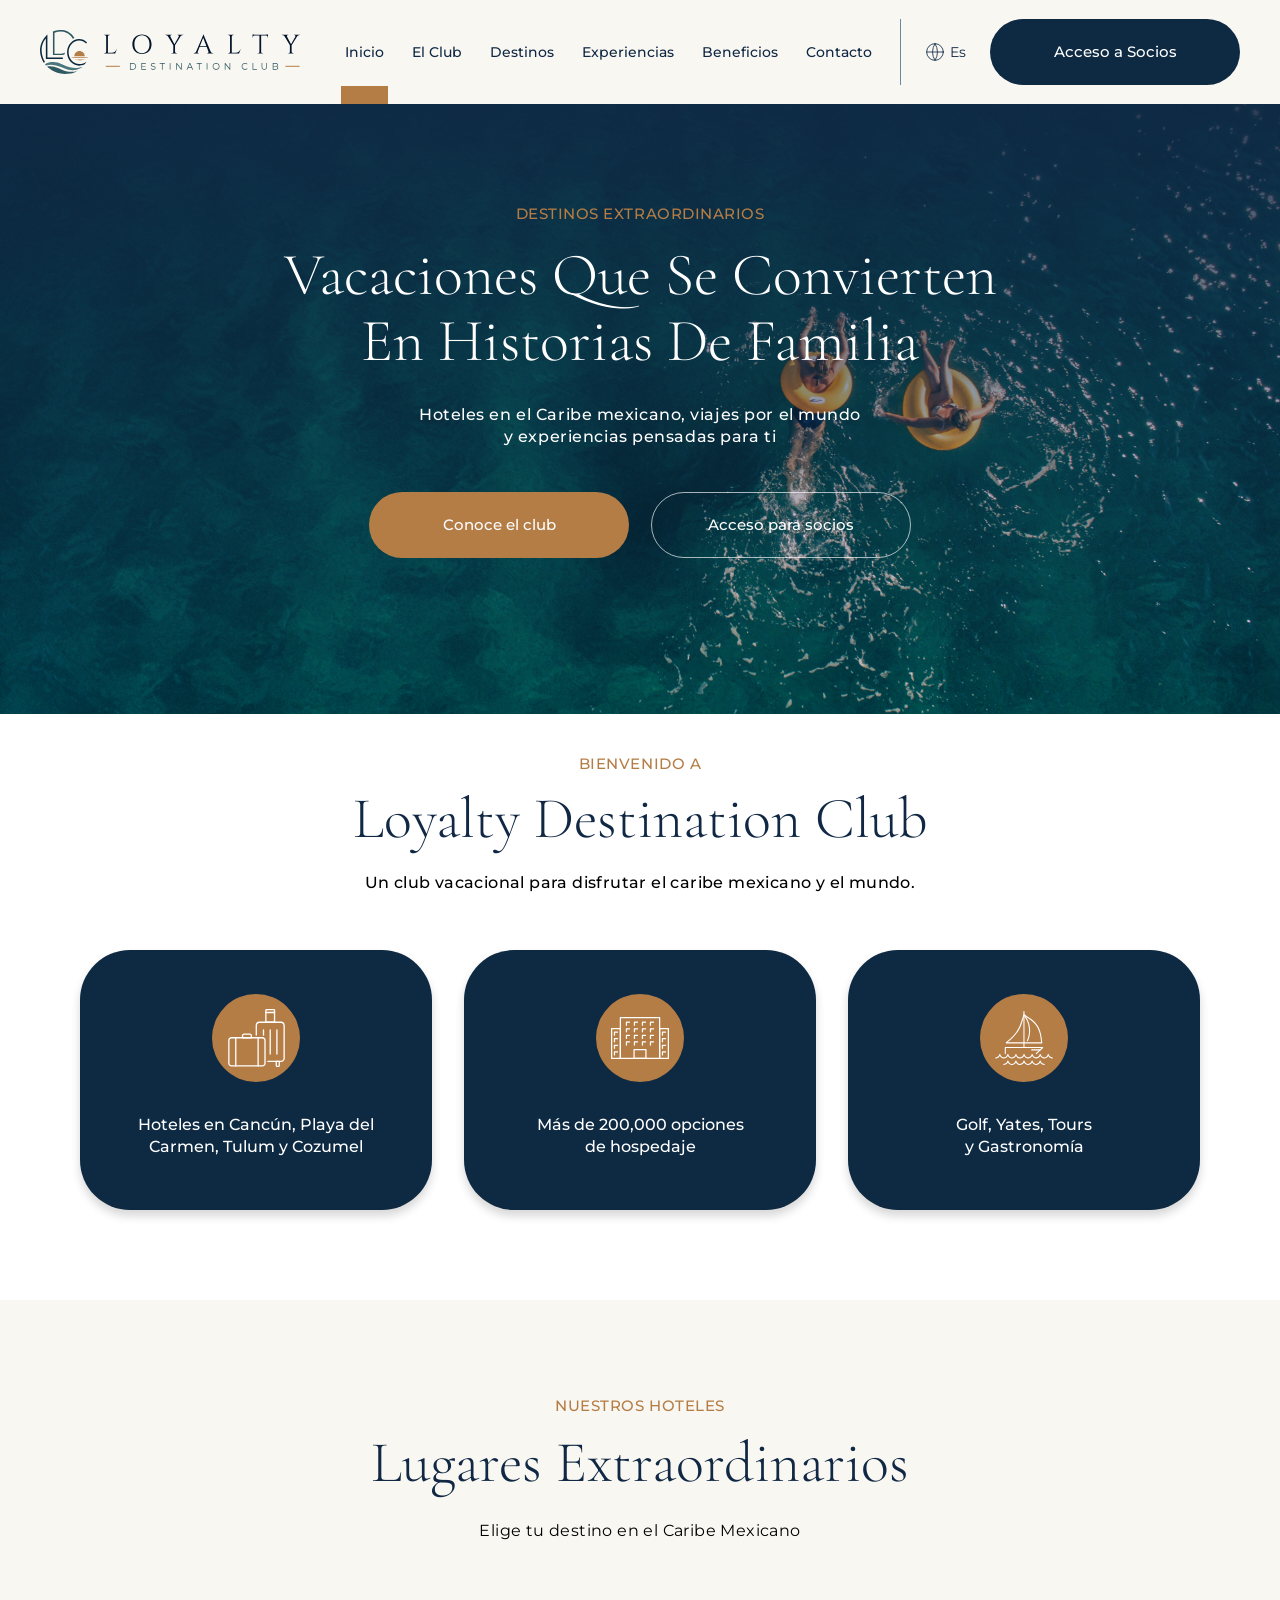
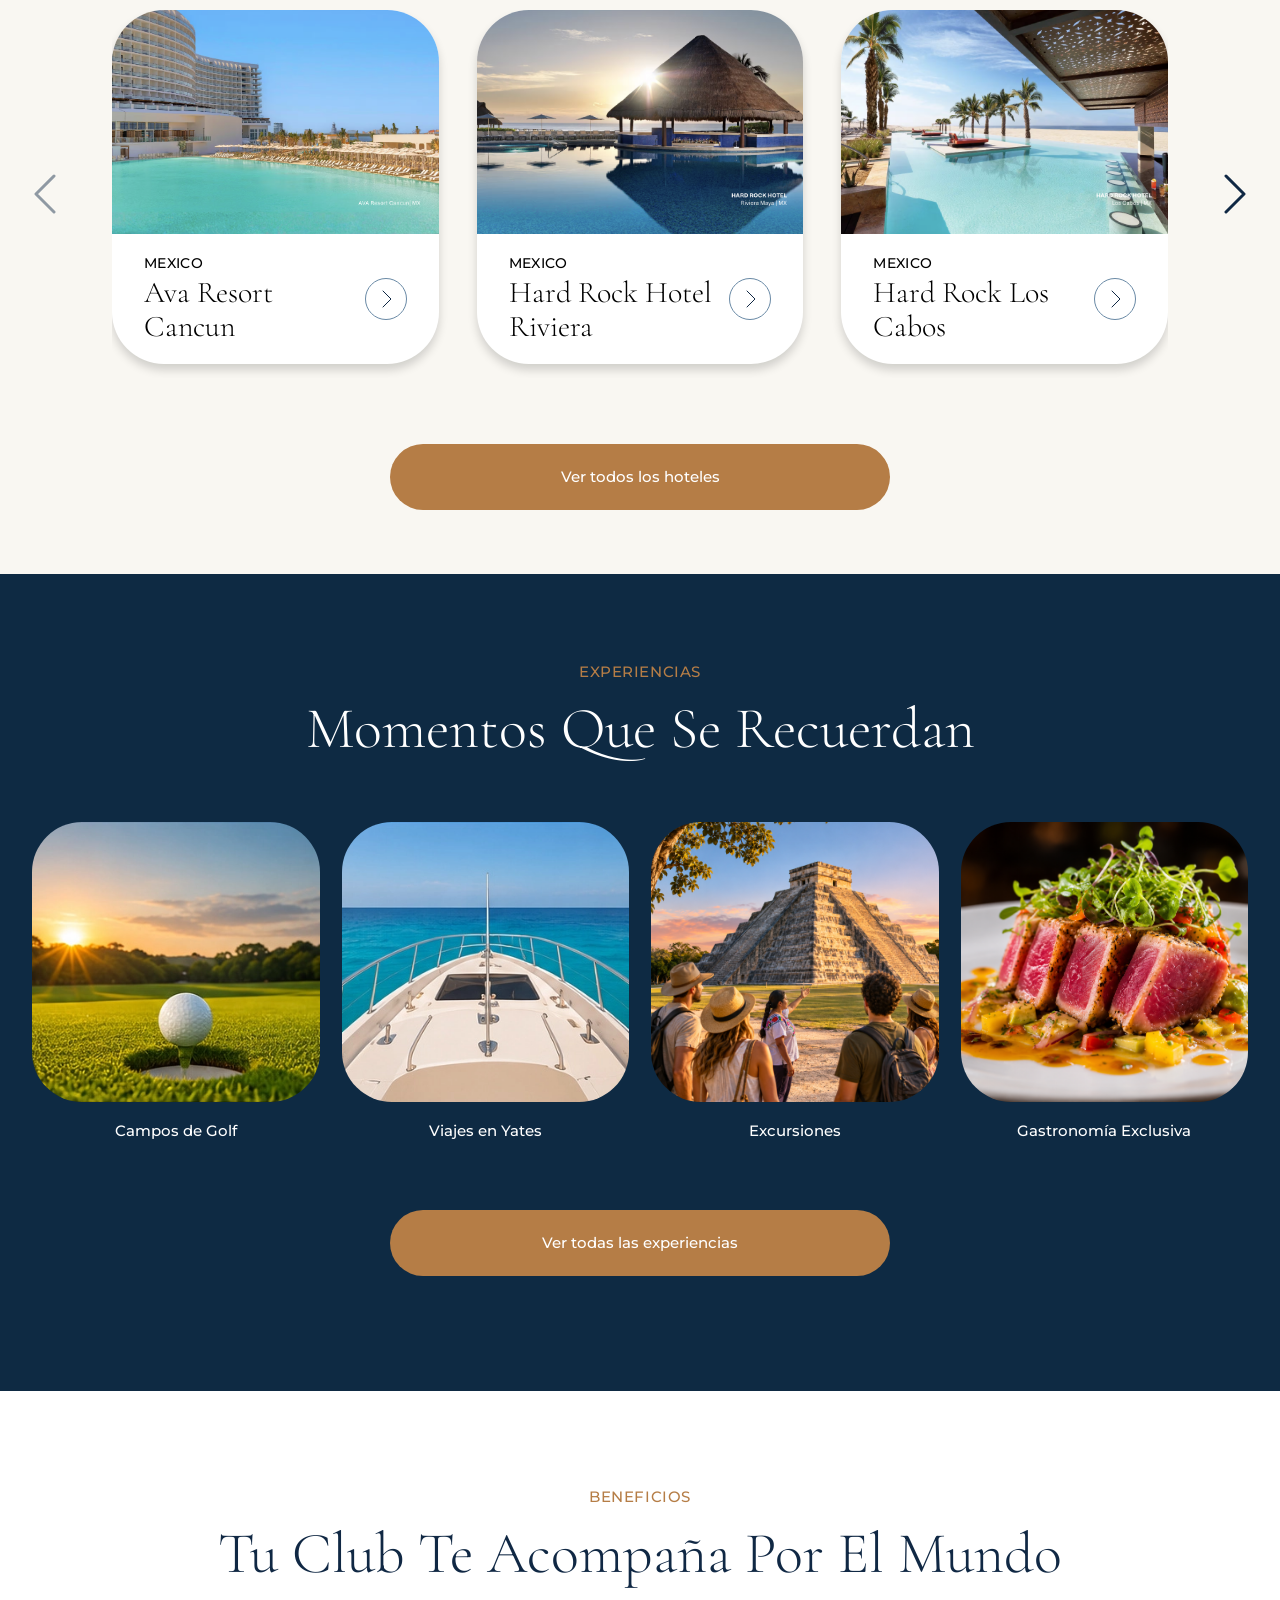
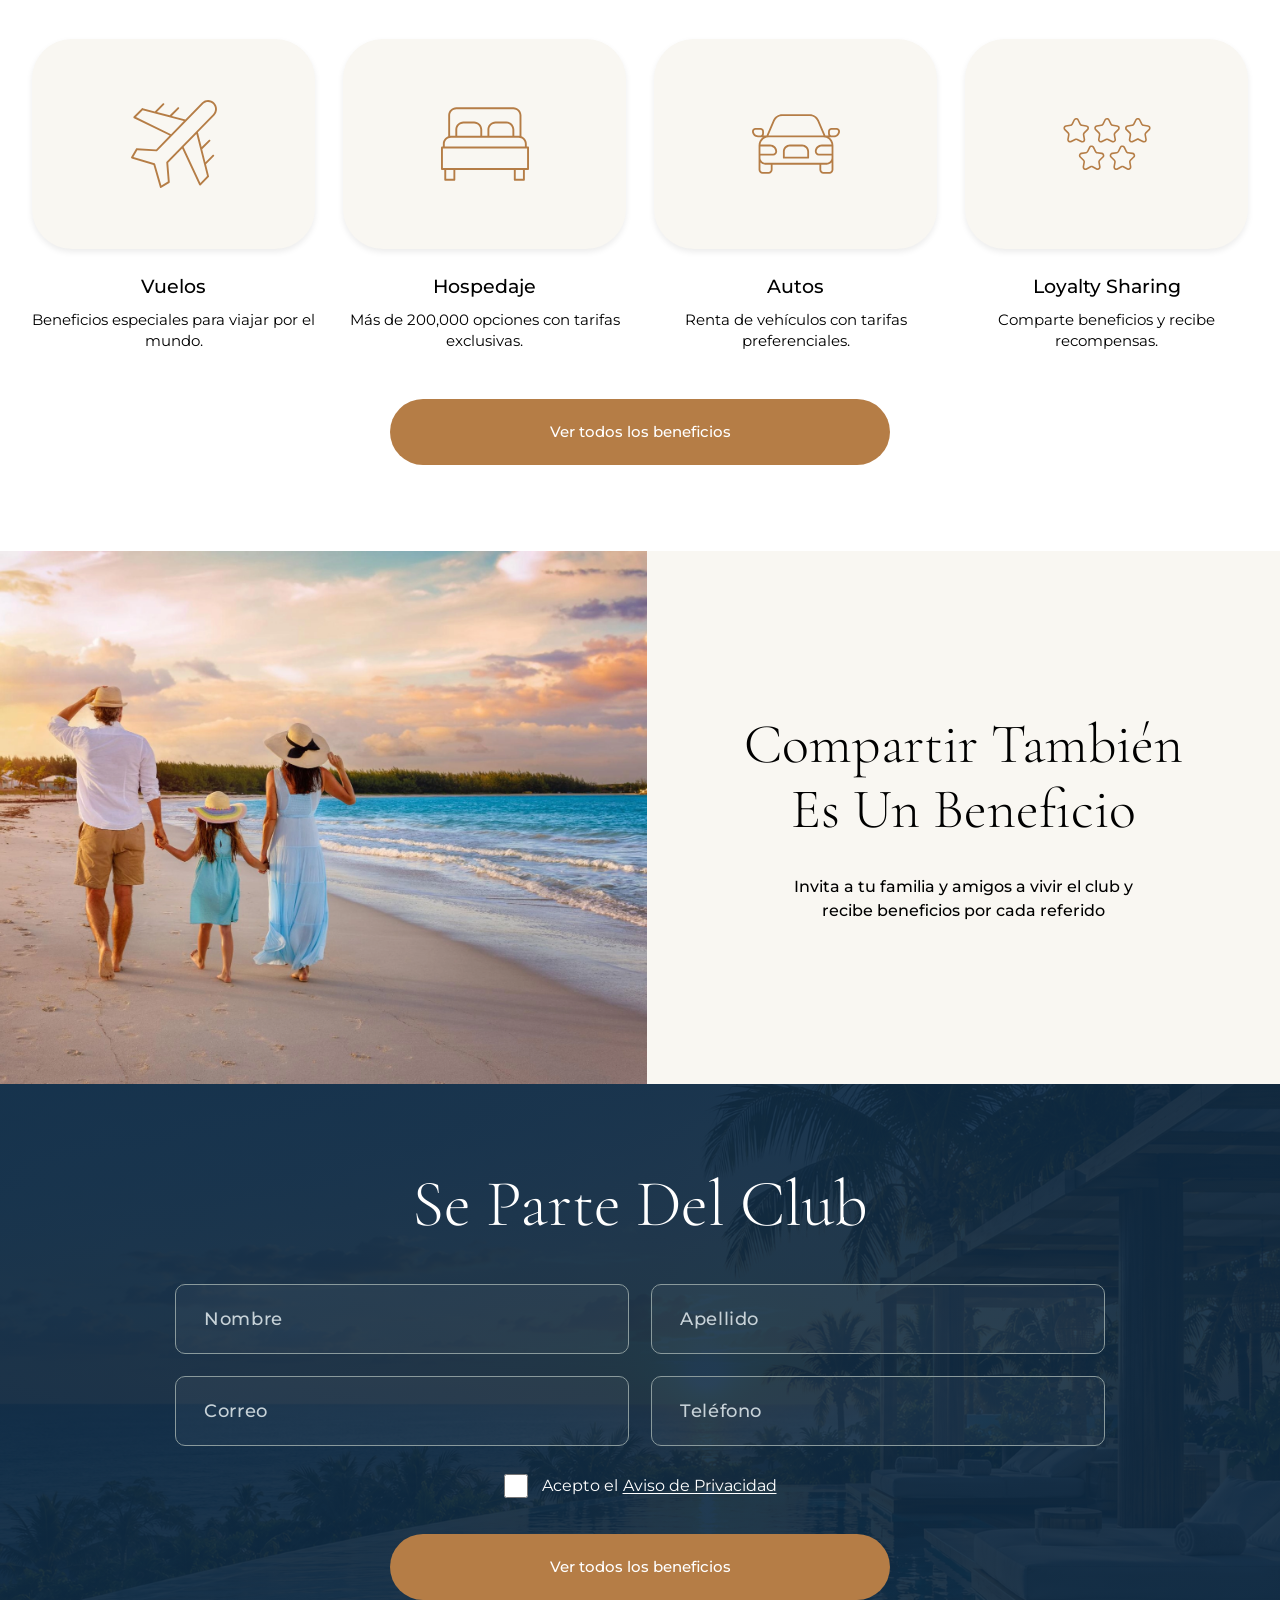
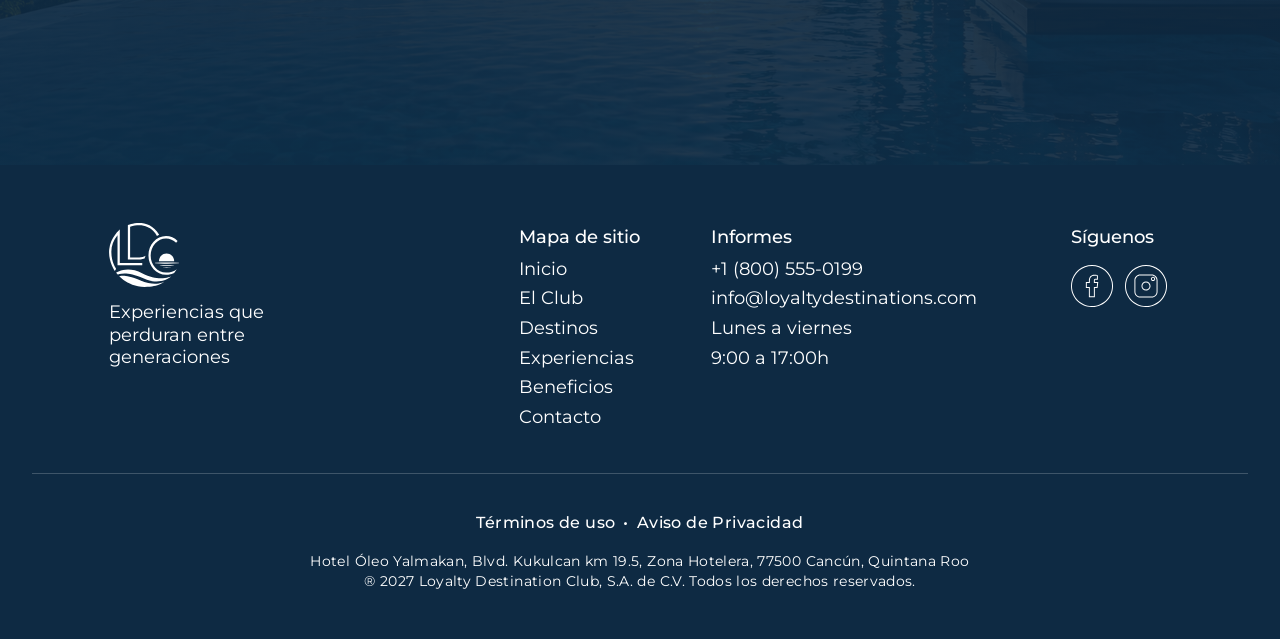
==== commit 724b2649: "feature: Nueva landing de destinos" ====
--- a/index.html
+++ b/index.html
@@ -50,7 +50,7 @@
           <ul>
             <li><a href="index.html" aria-current="page">Inicio</a></li>
             <li><a href="el-club.html">El Club</a></li>
-            <li><a href="hoteles.html">Hoteles</a></li>
+            <li><a href="destinos.html">Destinos</a></li>
             <li><a href="experiencias.html">Experiencias</a></li>
             <li><a href="beneficios.html">Beneficios</a></li>
             <li><a href="contacto.html">Contacto</a></li>
@@ -811,9 +811,9 @@
         <nav class="footer-navegacion" aria-label="Mapa del sitio">
           <h2 class="footer-titulo">Mapa de sitio</h2>
           <ul class="footer-enlaces">
-            <li><a href="index.html">Inicio</a></li>
+            <li><a href="index.html" aria-current="page">Inicio</a></li>
             <li><a href="el-club.html">El Club</a></li>
-            <li><a href="hoteles.html">Hoteles</a></li>
+            <li><a href="destinos.html">Destinos</a></li>
             <li><a href="experiencias.html">Experiencias</a></li>
             <li><a href="beneficios.html">Beneficios</a></li>
             <li><a href="contacto.html">Contacto</a></li>
@@ -834,7 +834,7 @@
               <span class="icono icono-facebook m-auto color-white icono-tamanio-footer-redes"></span>
             </a>
             <a class="footer-red" href="#" aria-label="Instagram">
-              <span class="icono icono-instagram m-auto color-white icono-tamanio-footer-redes"></span>
+              <span class="icono  icono-instagram m-auto color-white icono-tamanio-footer-redes"></span>
             </a>
           </div>
         </div>
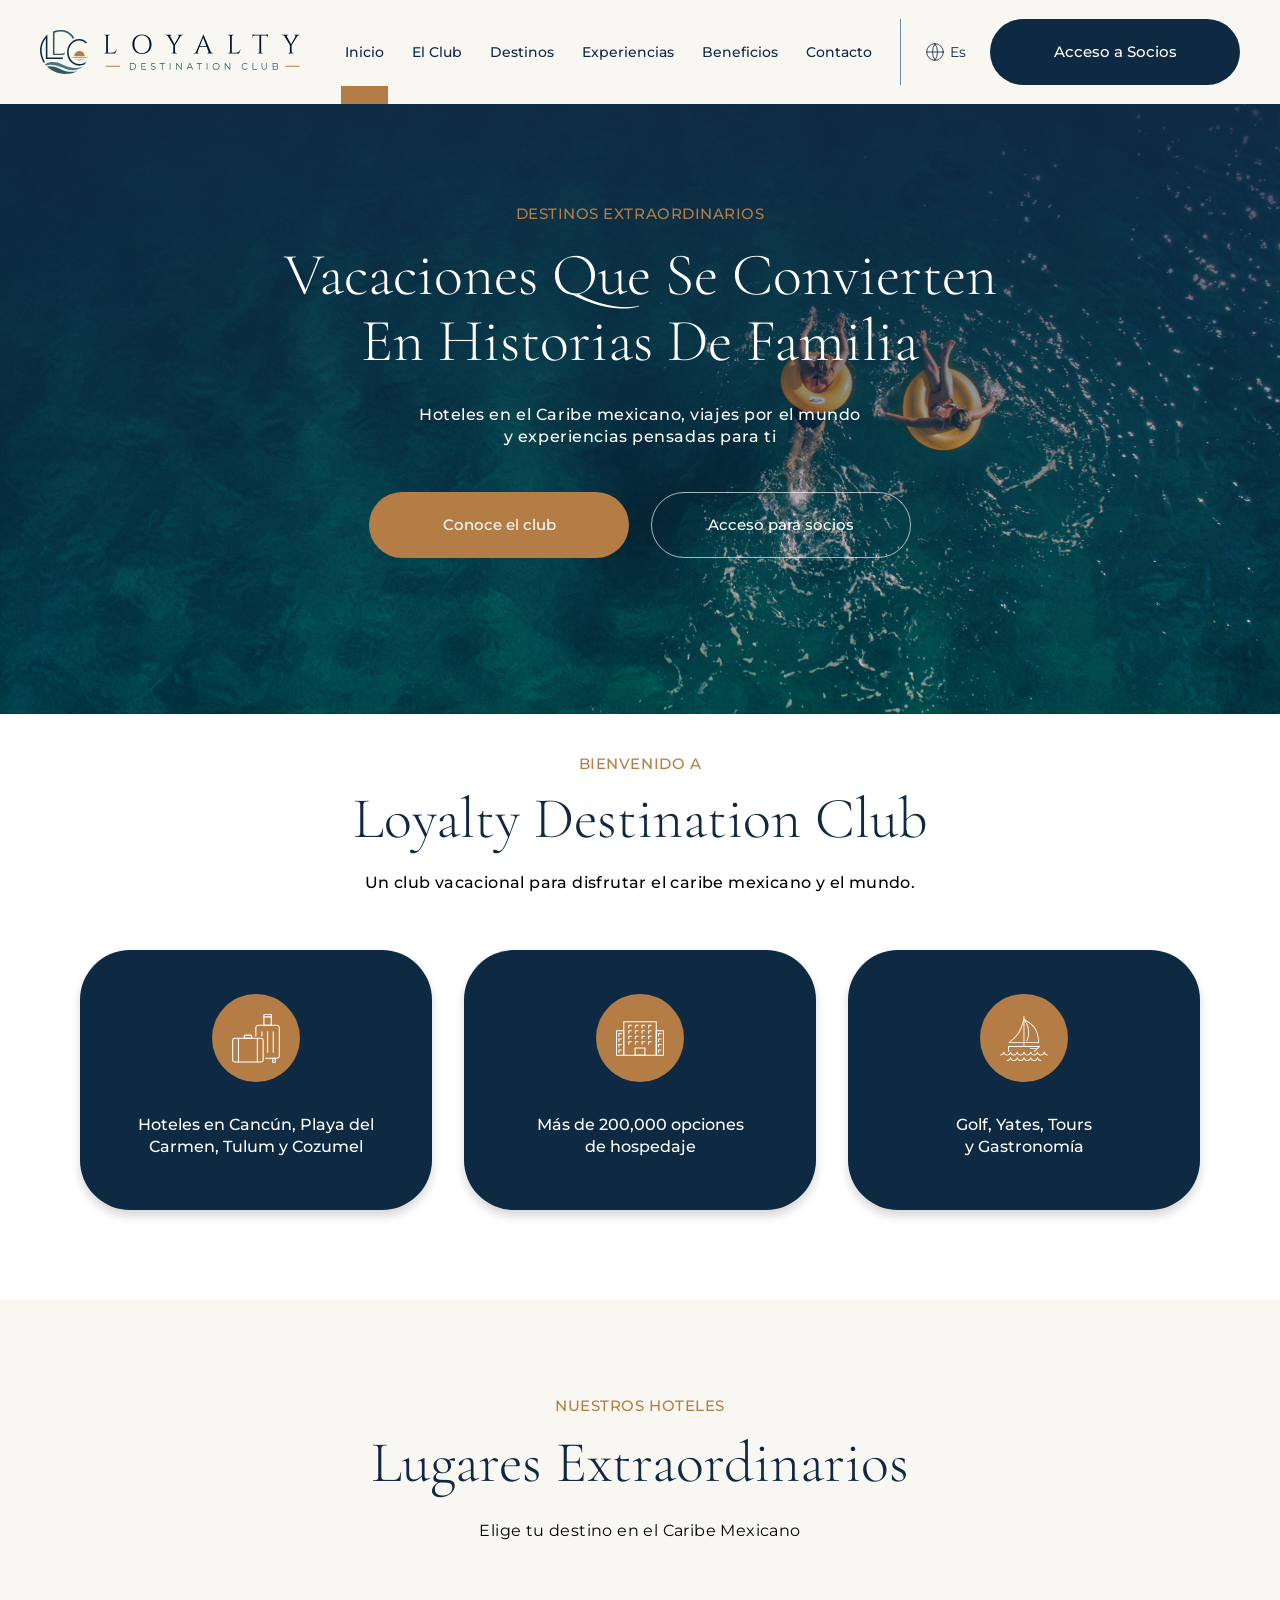
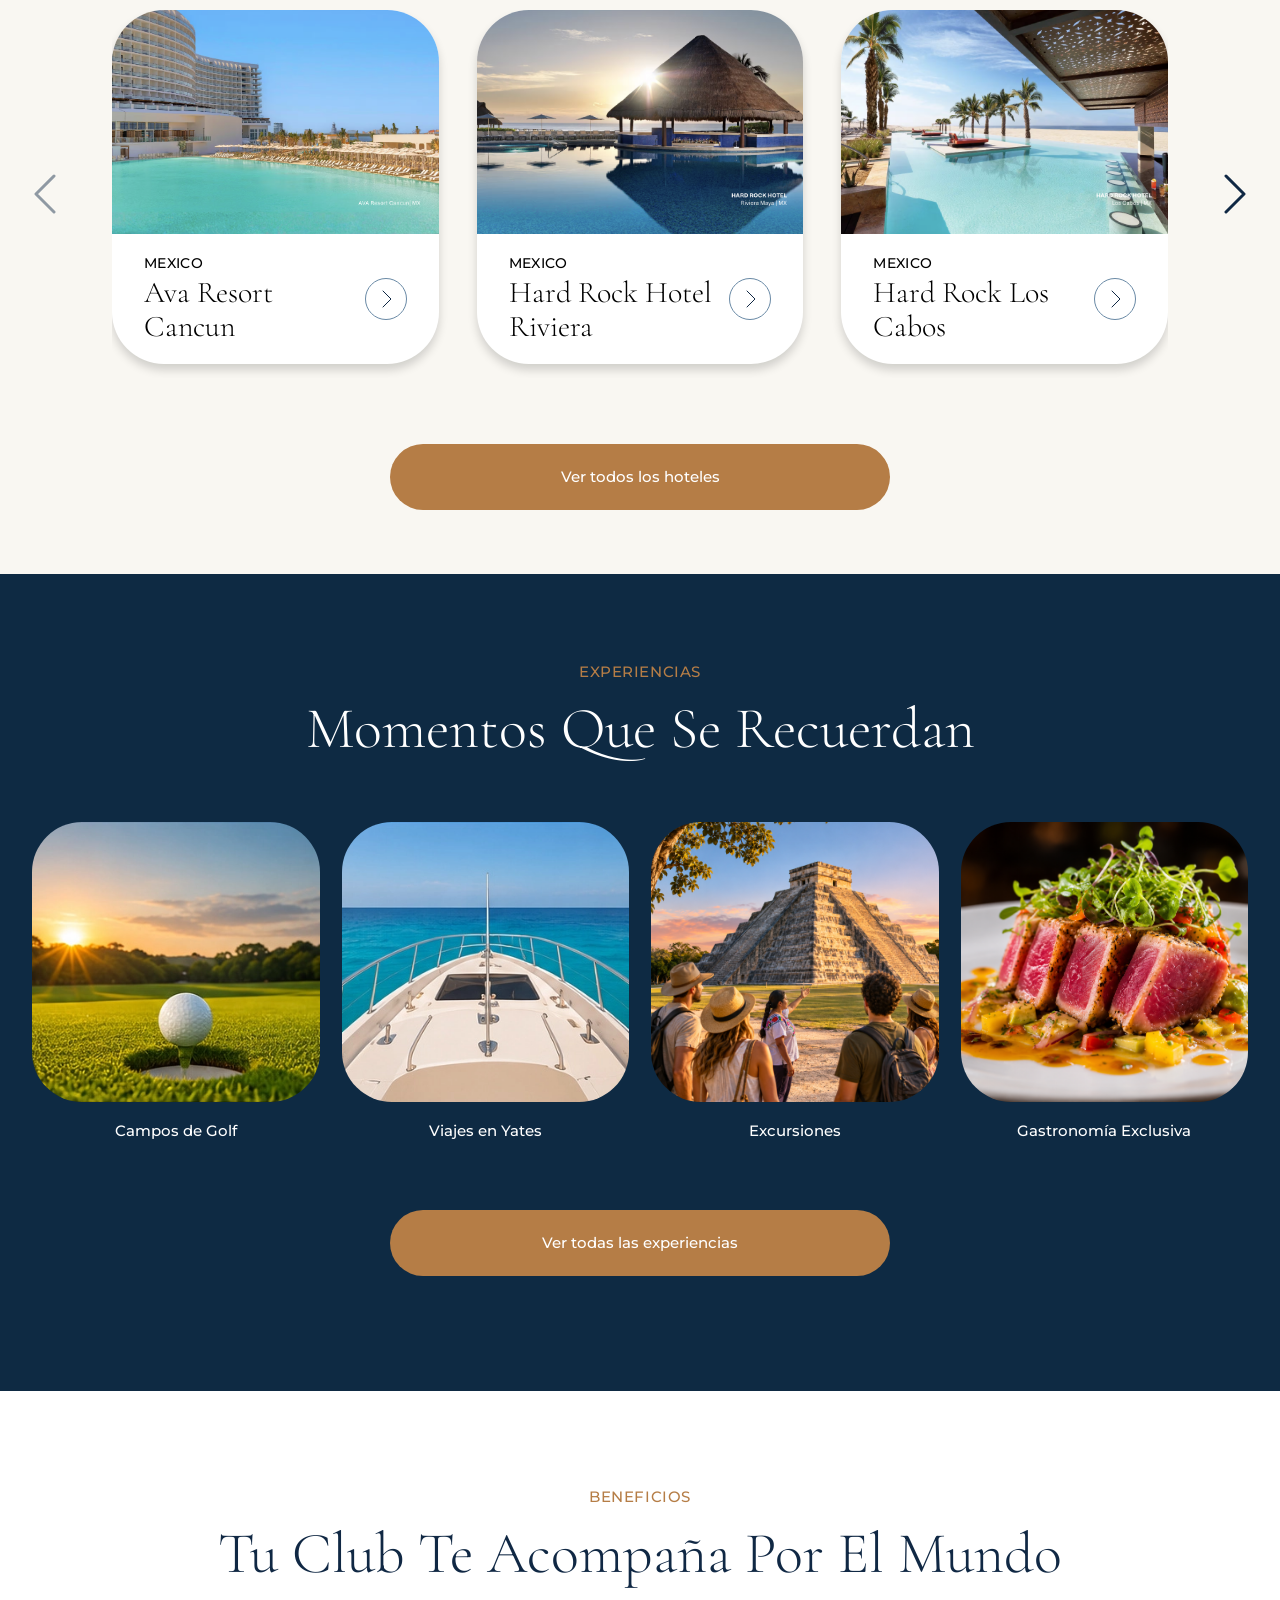
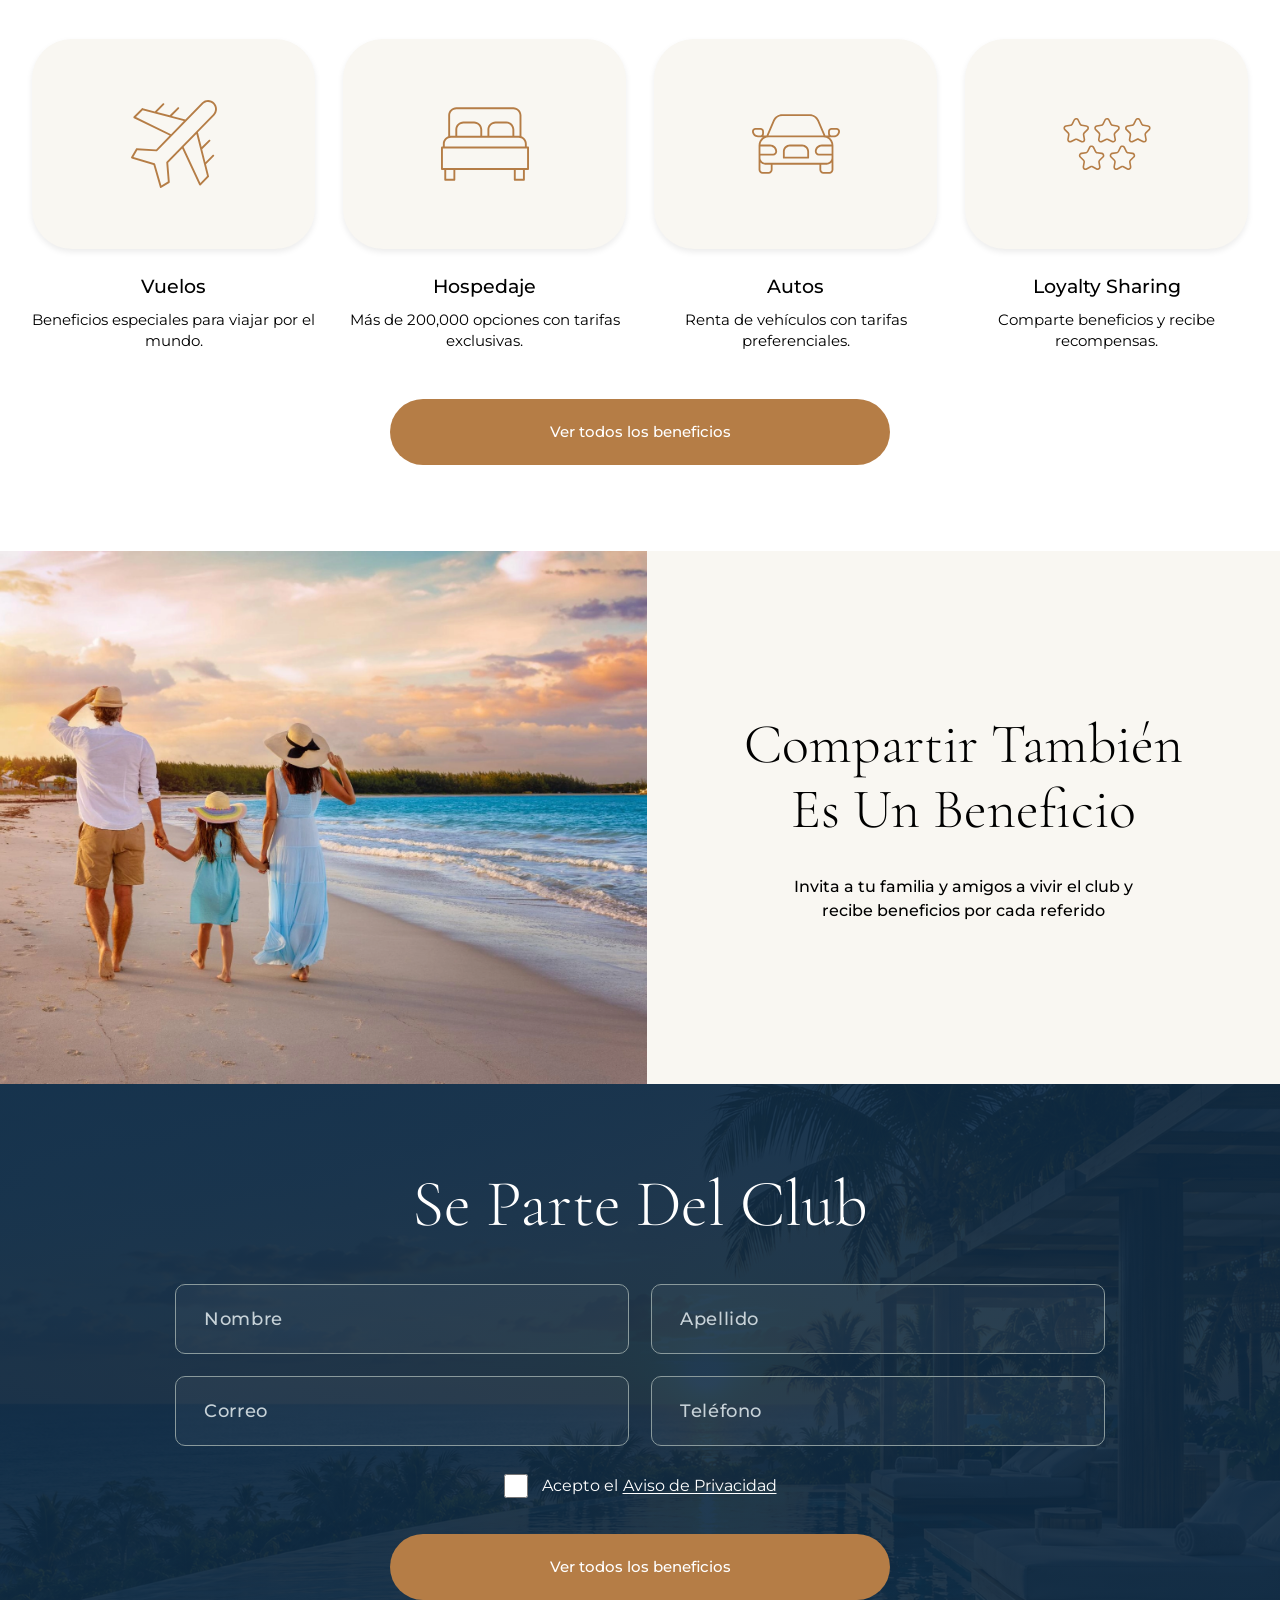
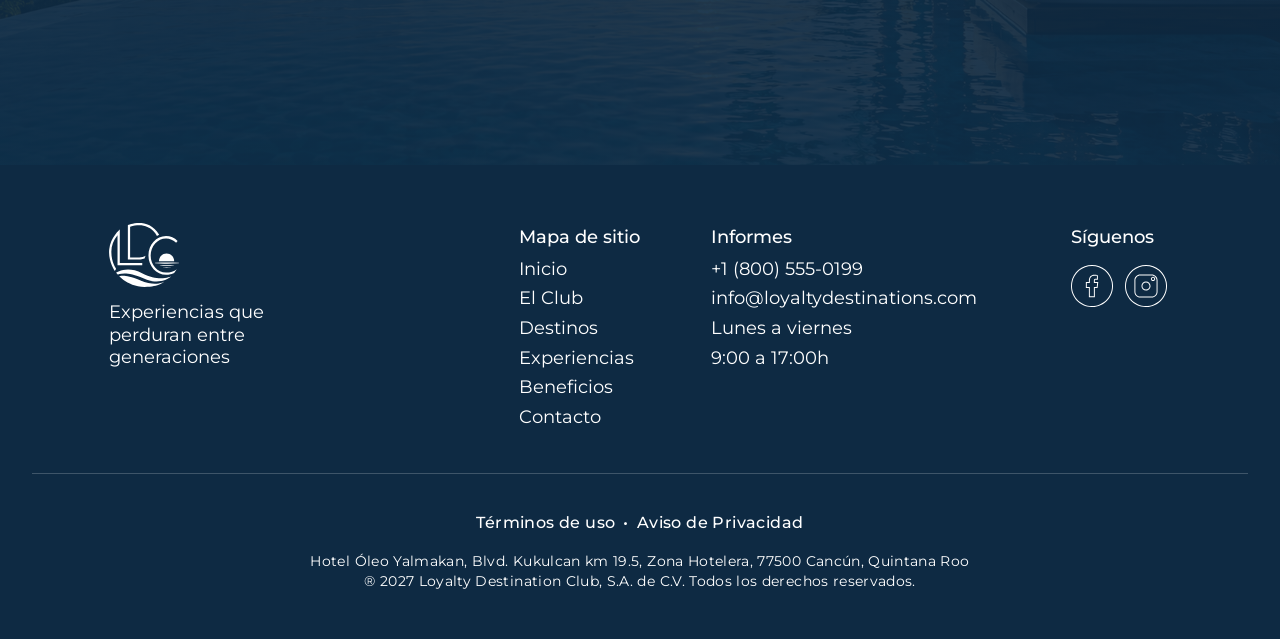
==== commit 1e187efb: "feature: Aviso y privacidad" ====
--- a/index.html
+++ b/index.html
@@ -844,7 +844,7 @@
         <div class="footer-legal-enlaces">
           <a href="#" data-action="terminos-uso">Términos de uso</a>
           <span aria-hidden="true">•</span>
-          <a href="#" data-action="aviso-privacidad">Aviso de Privacidad</a>
+          <a href="aviso-privacidad.html" data-action="aviso-privacidad">Aviso de Privacidad</a>
         </div>
         <p class="footer-direccion">
           Hotel Óleo Yalmakan, Blvd. Kukulcan km 19.5, Zona Hotelera, 77500 Cancún, Quintana Roo
--- a/css/inicio.css
+++ b/css/inicio.css
@@ -15,7 +15,7 @@
 
 .icono-tamanio-pequeño {
   display: inline-block;
-  width: 58px;
+  width: 48px;
   height: 58px;
 }
 
